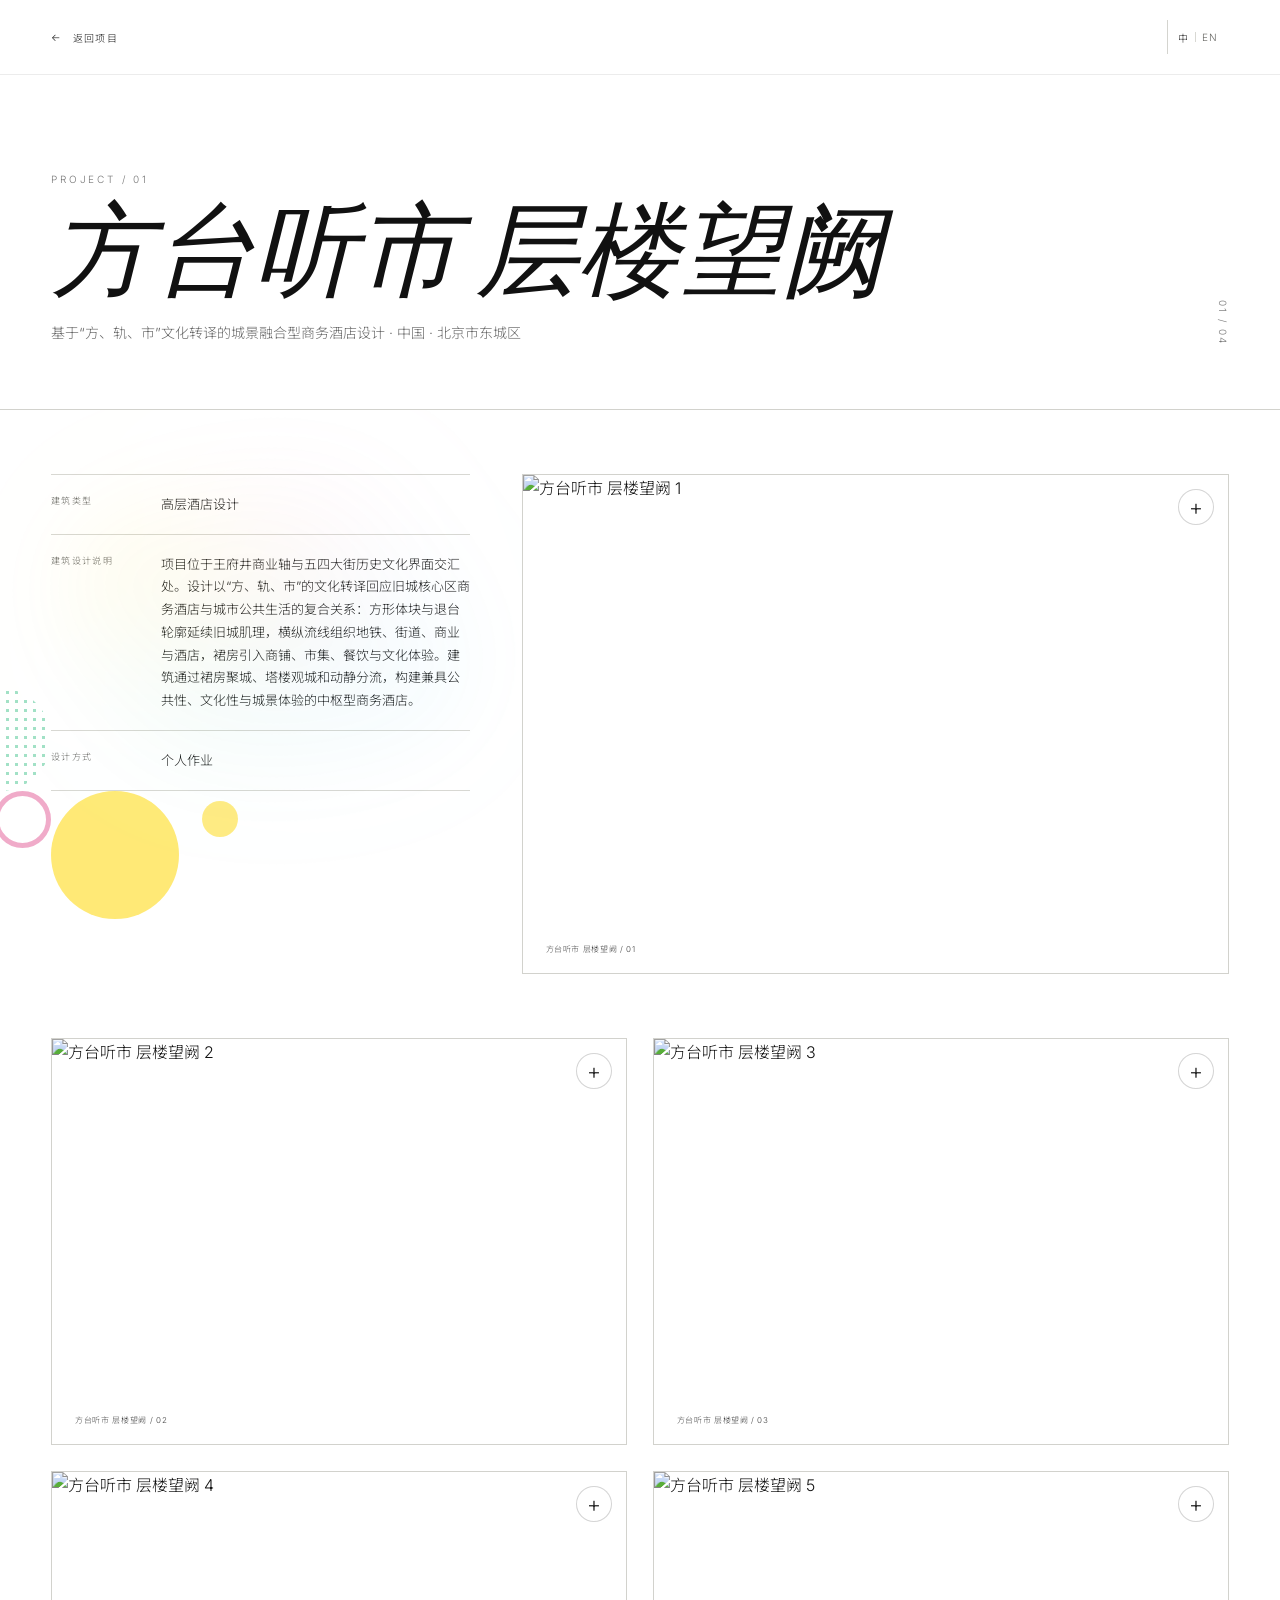
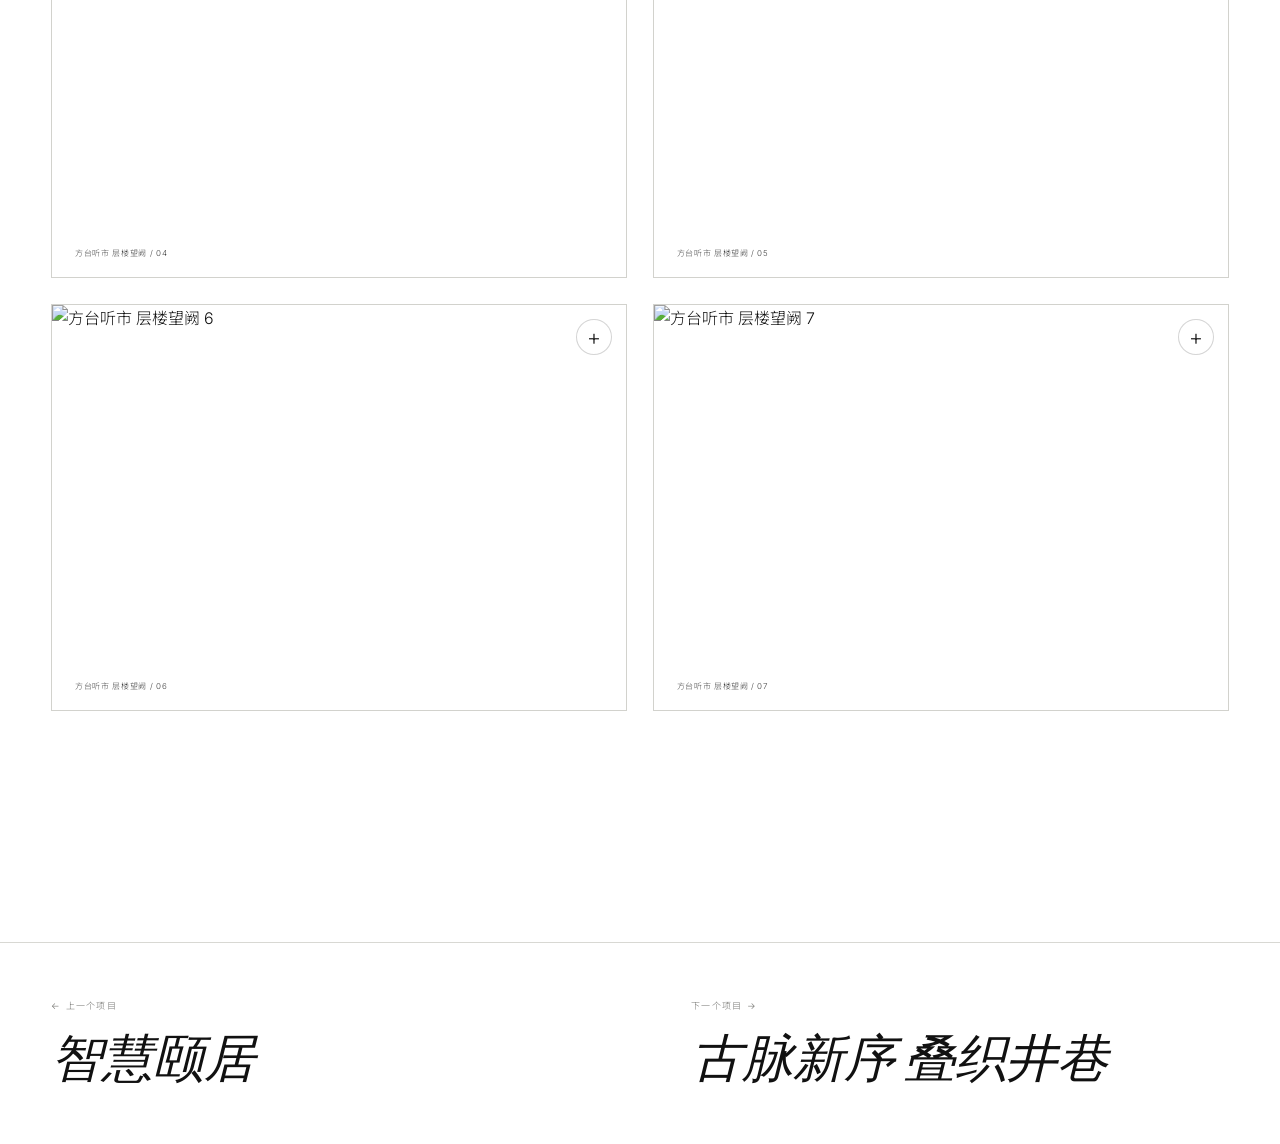
==== project-01.html @ d66c96a0 "Add files via upload" ====
<!doctype html><html lang="zh-CN"><head><meta charset="utf-8"><meta name="viewport" content="width=device-width, initial-scale=1"><title>Project 01 | Cynthia Zhong</title><link rel="preconnect" href="https://fonts.googleapis.com"><link rel="preconnect" href="https://fonts.gstatic.com" crossorigin><link href="https://fonts.googleapis.com/css2?family=Inter:wght@300;400;500;600&family=Instrument+Serif:ital@0;1&family=Noto+Sans+SC:wght@300;400;500&display=swap" rel="stylesheet"><link rel="stylesheet" href="styles.css?v=156"></head><body data-page="project" data-project="0"><main id="projectRoot"></main><script src="content.js?v=37"></script><script src="app.js?v=38"></script></body></html>
---- styles.css ----
:root {
  --bg: #090909;
  --surface: #101010;
  --surface-2: #161616;
  --text: #f2f2ef;
  --muted: #92928d;
  --stroke: #292927;
  --accent-a: #89aacc;
  --accent-b: #4e85bf;
  --green: #6fbd87;
  --pad: clamp(20px, 4vw, 64px);
  --max: 1320px;
}

* { box-sizing: border-box; margin: 0; padding: 0; }
html { scroll-behavior: smooth; background: var(--bg); }
body {
  min-width: 320px;
  overflow-x: hidden;
  background: var(--bg);
  color: var(--text);
  font-family: "Inter", "Noto Sans SC", sans-serif;
  font-weight: 300;
  -webkit-font-smoothing: antialiased;
}
body.lightbox-open { overflow: hidden; }
img, svg { display: block; width: 100%; }
a { color: inherit; text-decoration: none; }
button { color: inherit; font: inherit; }
button, a { -webkit-tap-highlight-color: transparent; }
.font-display { font-family: "Instrument Serif", serif; font-style: italic; }
.container { width: min(var(--max), calc(100% - (var(--pad) * 2))); margin-inline: auto; }
.section { padding: clamp(96px, 12vw, 180px) 0; }
.skip-link {
  position: fixed; top: 8px; left: 8px; z-index: 10000; padding: 10px 14px;
  background: var(--text); color: var(--bg); transform: translateY(-150%);
}
.skip-link:focus { transform: none; }

/* Loading */
.loader {
  position: fixed; inset: 0; z-index: 9999; background: var(--bg);
  transition: opacity .7s cubic-bezier(.22,.61,.36,1), visibility .7s;
}
.loader.done { opacity: 0; visibility: hidden; pointer-events: none; }
.loader-label {
  position: absolute; top: 30px; left: var(--pad); color: var(--muted);
  font-size: 10px; letter-spacing: .28em;
}
.loader-words { position: absolute; inset: 0; display: grid; place-items: center; }
.loader-words span {
  position: absolute; opacity: 0; font-size: clamp(42px, 8vw, 100px);
  transition: opacity .4s ease, transform .4s ease; transform: translateY(18px);
}
.loader-count {
  position: absolute; right: var(--pad); bottom: 42px; font-size: clamp(70px, 15vw, 180px);
  line-height: .75; font-variant-numeric: tabular-nums;
}
.loader-progress { position: absolute; inset: auto 0 0; height: 2px; background: var(--stroke); }
.loader-progress i {
  display: block; width: 100%; height: 100%; transform: scaleX(0); transform-origin: left;
  background: linear-gradient(90deg, var(--accent-a), var(--accent-b));
  box-shadow: 0 0 14px rgba(137,170,204,.38);
}

/* Navigation */
.site-header {
  position: fixed; inset: 0 0 auto; z-index: 1200; display: flex; justify-content: center;
  padding: 20px var(--pad); pointer-events: none;
}
.nav-shell {
  pointer-events: auto; display: flex; align-items: center; gap: 6px; padding: 6px;
  background: rgba(15,15,15,.8); border: 1px solid rgba(255,255,255,.1);
  border-radius: 999px; backdrop-filter: blur(18px); -webkit-backdrop-filter: blur(18px);
  transition: box-shadow .3s ease, background .3s ease;
}
.site-header.scrolled .nav-shell { box-shadow: 0 10px 40px rgba(0,0,0,.45); background: rgba(12,12,12,.94); }
.brand { position: relative; width: 38px; height: 38px; display: grid; place-items: center; flex: 0 0 auto; }
.brand-ring {
  position: absolute; inset: 0; border-radius: 50%; padding: 1px;
  background: linear-gradient(90deg, var(--accent-a), var(--accent-b));
  -webkit-mask: linear-gradient(#000 0 0) content-box, linear-gradient(#000 0 0);
  -webkit-mask-composite: xor; mask-composite: exclude; transition: transform .45s ease;
}
.brand:hover .brand-ring { transform: rotate(180deg); }
.brand b { font-size: 14px; font-weight: 400; }
.nav-links { display: flex; align-items: center; }
.nav-links a {
  position: relative;
  z-index: 1;
  pointer-events: auto;
  padding: 9px 11px; color: var(--muted); border-radius: 999px; font-size: 12px;
  transition: color .25s ease, background .25s ease;
}
.nav-links a:hover, .nav-links a.active { color: var(--text); background: rgba(255,255,255,.06); }
.lang-toggle {
  display: flex; align-items: center; gap: 6px; height: 34px; padding: 0 10px;
  border: 0; border-left: 1px solid var(--stroke); background: none; cursor: pointer;
  font-size: 10px; letter-spacing: .08em;
}
.lang-toggle i { width: 1px; height: 10px; background: var(--stroke); }
.lang-toggle span { color: #676763; transition: color .2s; }
.lang-toggle span.active { color: var(--text); }

/* Hero */
.hero { position: relative; min-height: 100svh; display: grid; place-items: center; overflow: hidden; }
.hero-art, .contact-art { position: absolute; inset: 0; }
.hero-art svg, .contact-art svg { width: 100%; height: 100%; object-fit: cover; }
.hero-photo img { width: 100%; height: 100%; object-fit: cover; filter: grayscale(.2) brightness(.42); }
.hero-grid {
  position: absolute; inset: 0; opacity: .2;
  background-image: linear-gradient(rgba(255,255,255,.04) 1px, transparent 1px), linear-gradient(90deg, rgba(255,255,255,.04) 1px, transparent 1px);
  background-size: 8vw 8vw;
  -webkit-mask-image: linear-gradient(to bottom, #000 10%, transparent 80%);
  mask-image: linear-gradient(to bottom, #000 10%, transparent 80%);
}
.hero-shade { position: absolute; inset: 0; background: linear-gradient(180deg, rgba(0,0,0,.12), rgba(0,0,0,.2) 55%, var(--bg)); }
.hero-content { position: relative; z-index: 2; text-align: center; width: min(920px, calc(100% - 40px)); padding-top: 40px; }
.eyebrow { color: var(--muted); font-size: 10px; line-height: 1.5; letter-spacing: .28em; text-transform: uppercase; }
.hero-name {
  margin: 26px 0 16px; font-size: clamp(76px, 15vw, 182px); line-height: .78;
  font-weight: 400; letter-spacing: 0;
}
.hero-role { font-size: clamp(17px, 2vw, 25px); }
.hero-role em { display: inline-block; font-size: 1.22em; font-weight: 400; }
.hero-copy { max-width: 550px; margin: 22px auto 38px; color: #b6b6b0; font-size: 14px; line-height: 1.9; }
.hero-actions { display: flex; justify-content: center; gap: 10px; flex-wrap: wrap; }
.button {
  display: inline-flex; justify-content: center; align-items: center; min-width: 132px; min-height: 46px;
  border: 1px solid var(--stroke); border-radius: 999px; font-size: 12px; transition: transform .25s ease, border-color .25s, background .25s;
}
.button:hover { transform: translateY(-2px); border-color: var(--accent-a); }
.button-light { background: var(--text); border-color: var(--text); color: var(--bg); }
.button-dark { background: rgba(9,9,9,.58); backdrop-filter: blur(8px); }
.hero-index {
  position: absolute; z-index: 2; left: var(--pad); bottom: 36px; display: flex; gap: 22px;
  color: #70706d; font-size: 9px; letter-spacing: .16em;
}
.scroll-cue {
  position: absolute; z-index: 2; bottom: 25px; left: 50%; transform: translateX(-50%);
  display: grid; justify-items: center; gap: 10px; color: var(--muted); font-size: 9px; letter-spacing: .2em; text-transform: uppercase;
}
.scroll-cue i { position: relative; display: block; width: 1px; height: 34px; overflow: hidden; background: var(--stroke); }
.scroll-cue i::after {
  content: ""; position: absolute; inset: 0; background: var(--text); animation: scrollLine 1.6s ease-in-out infinite;
}

/* Shared section typography */
.section-heading {
  display: grid; grid-template-columns: minmax(0, 1.2fr) minmax(280px, .55fr);
  align-items: end; gap: 60px; padding-bottom: 48px; border-bottom: 1px solid var(--stroke);
}
.section-heading h2 {
  margin-top: 20px; max-width: 780px; font-size: clamp(48px, 7vw, 94px);
  font-weight: 300; line-height: .95; letter-spacing: 0;
}
.section-heading h2 em { font-weight: 400; }
.section-heading > p { color: var(--muted); font-size: 14px; line-height: 1.9; }
.reveal { opacity: 0; transform: translateY(28px); transition: opacity .9s cubic-bezier(.2,.7,.2,1), transform .9s cubic-bezier(.2,.7,.2,1); }
.reveal.in { opacity: 1; transform: none; }

/* About */
.about-layout {
  display: block; padding: 80px 0;
}
.about-copy { max-width: 850px; }
.about-statement { max-width: 650px; font-size: clamp(32px, 4.4vw, 62px); line-height: 1.08; }
.bio-columns { display: grid; grid-template-columns: 1fr 1fr; gap: 40px; margin: 58px 0 40px; }
.mini-label { display: block; margin-bottom: 14px; color: var(--muted); font-size: 9px; letter-spacing: .18em; text-transform: uppercase; }
.bio-columns p, .contact-meta p { font-size: 13px; line-height: 1.9; color: #c8c8c2; }
.text-link {
  display: flex; justify-content: space-between; align-items: center; max-width: 280px;
  padding: 15px 0; border-top: 1px solid var(--stroke); border-bottom: 1px solid var(--stroke);
  font-size: 12px; transition: color .2s, border-color .2s;
}
.text-link:hover { color: var(--accent-a); border-color: var(--accent-a); }
.stats { display: grid; grid-template-columns: repeat(3, 1fr); border-top: 1px solid var(--stroke); border-bottom: 1px solid var(--stroke); }
.stats > div { display: flex; flex-direction: column; gap: 12px; padding: 34px; border-right: 1px solid var(--stroke); }
.stats > div:first-child { padding-left: 0; }
.stats > div:last-child { border-right: 0; }
.stats strong { font-size: clamp(42px, 5vw, 72px); line-height: 1; font-weight: 400; }
.stats span { color: var(--muted); font-size: 11px; }

/* Projects */
.architecture { background: #0c0c0c; }
.project-grid { display: grid; grid-template-columns: repeat(12, minmax(0, 1fr)); gap: 18px; padding-top: 64px; }
.project-card {
  position: relative; grid-column: span 12; min-height: 480px; overflow: hidden;
  border: 1px solid var(--stroke); border-radius: 4px; background: var(--surface);
  min-width: 0;
}
.project-card:nth-child(1), .project-card:nth-child(4) { grid-column: span 7; aspect-ratio: 1.25 / 1; }
.project-card:nth-child(2), .project-card:nth-child(3) { grid-column: span 5; aspect-ratio: .89 / 1; }
.project-card > a { position: absolute; inset: 0; display: block; }
.project-art { position: absolute; inset: 0; }
.project-art svg, .project-art img { width: 100%; height: 100%; object-fit: cover; transition: transform .9s cubic-bezier(.2,.7,.2,1), filter .4s; }
.project-card:hover .project-art svg, .project-card:hover .project-art img { transform: scale(1.035); filter: contrast(1.08); }
.project-card::after {
  content: ""; position: absolute; inset: 0; pointer-events: none;
  background: linear-gradient(to top, rgba(0,0,0,.88), transparent 58%);
}
.project-info {
  position: absolute; z-index: 2; left: 28px; right: 28px; bottom: 26px; display: grid;
  grid-template-columns: 1fr auto; align-items: end; gap: 20px;
}
.project-info > div { min-width: 0; }
.project-number { display: block; margin-bottom: 12px; color: var(--accent-a); font-size: 10px; letter-spacing: .22em; }
.project-info h3 { font-size: clamp(27px, 3vw, 44px); line-height: 1; font-weight: 400; }
.project-info p { margin-top: 9px; color: #b2b2ad; font-size: 11px; letter-spacing: .05em; }
.project-arrow {
  display: grid; place-items: center; width: 42px; height: 42px; border: 1px solid rgba(255,255,255,.28);
  border-radius: 50%; font-size: 18px; transition: background .25s, color .25s, transform .25s;
}
.project-card:hover .project-arrow { background: var(--text); color: var(--bg); transform: rotate(45deg); }

/* Others */
.others { position: relative; min-height: 300vh; }
.others-pin {
  position: sticky; top: 0; height: 100vh; display: grid; place-items: center; z-index: 1; text-align: center; pointer-events: none;
}
.others-intro { pointer-events: auto; }
.others-intro h2 { margin: 20px auto; font-size: clamp(56px, 9vw, 122px); line-height: .83; font-weight: 300; }
.others-intro p:last-child { max-width: 480px; margin-inline: auto; color: var(--muted); font-size: 13px; line-height: 1.8; }
.others-columns {
  position: absolute; inset: 0; z-index: 2; display: grid; grid-template-columns: 1fr 1fr;
  gap: clamp(50px, 15vw, 240px); width: min(1180px, calc(100% - (var(--pad) * 2))); margin-inline: auto;
  pointer-events: none;
}
.others-col { display: flex; flex-direction: column; gap: 110px; padding-top: 22vh; }
.others-col:nth-child(2) { padding-top: 56vh; }
.other-card {
  width: min(100%, 390px); pointer-events: auto; cursor: zoom-in; will-change: transform;
}
.others-col:nth-child(2) .other-card { margin-left: auto; }
.other-art { aspect-ratio: 4 / 5; overflow: hidden; border: 1px solid var(--stroke); border-radius: 3px; background: var(--surface); }
.other-art svg { height: 100%; transition: transform .6s ease; }
.other-card:hover .other-art svg { transform: scale(1.025); }
.other-caption { display: flex; justify-content: space-between; gap: 16px; margin-top: 14px; }
.other-caption strong { font-size: 12px; font-weight: 400; }
.other-caption span { color: var(--muted); font-size: 10px; text-align: right; }

/* Contact */
.contact {
  position: relative; min-height: 92vh; display: flex; flex-direction: column; justify-content: center;
  padding: 140px 0 36px; overflow: hidden; border-top: 1px solid var(--stroke);
}
.contact-art { opacity: .55; }
.contact-overlay { position: absolute; inset: 0; background: rgba(0,0,0,.72); }
.contact-marquee {
  position: absolute; top: 80px; left: 0; right: 0; z-index: 1; overflow: hidden; white-space: nowrap;
  color: rgba(255,255,255,.07); pointer-events: none;
}
.contact-marquee div { display: inline-flex; will-change: transform; }
.contact-marquee span { font-family: "Instrument Serif", serif; font-style: italic; font-size: clamp(65px, 11vw, 150px); }
.contact-content { position: relative; z-index: 2; text-align: center; margin-block: auto; }
.contact-content h2 { margin: 24px 0; font-size: clamp(60px, 10vw, 138px); line-height: .82; font-weight: 300; }
.contact-content > p:not(.eyebrow) { max-width: 490px; margin: 0 auto; color: #aaa9a4; font-size: 13px; line-height: 1.8; }
.email-link {
  display: inline-flex; align-items: center; gap: 14px; margin-top: 48px; padding-bottom: 8px;
  border-bottom: 1px solid rgba(255,255,255,.28); font-size: clamp(25px, 4vw, 52px);
  transition: border-color .25s, color .25s;
}
.email-link:hover { color: var(--accent-a); border-color: var(--accent-a); }
.email-link span { font-family: "Inter", sans-serif; font-style: normal; font-size: .55em; }
.contact-meta { display: flex; justify-content: center; gap: 70px; margin-top: 64px; text-align: left; }
.availability { display: inline-flex; align-items: center; gap: 8px; }
.availability i { width: 7px; height: 7px; border-radius: 50%; background: var(--green); animation: pulse 2s ease-in-out infinite; }
.footer {
  position: relative; z-index: 2; display: flex; justify-content: space-between; align-items: center;
  padding-top: 24px; border-top: 1px solid rgba(255,255,255,.14); color: var(--muted); font-size: 10px; letter-spacing: .09em;
}
.social-links { display: flex; gap: 24px; }
.social-links a { transition: color .2s; }
.social-links a:hover { color: var(--text); }

/* Lightbox */
.lightbox {
  width: 100vw; max-width: none; height: 100vh; max-height: none; inset: 0; padding: clamp(20px, 4vw, 56px);
  border: 0; background: rgba(5,5,5,.96); color: var(--text);
}
.lightbox[open] { display: grid; grid-template-rows: minmax(0, 1fr) auto; gap: 18px; }
.lightbox::backdrop { background: rgba(0,0,0,.8); }
.lightbox-close {
  position: absolute; top: 18px; right: 20px; z-index: 2; width: 42px; height: 42px;
  border: 1px solid var(--stroke); border-radius: 50%; background: #0d0d0d; cursor: pointer; font-size: 24px;
}
.lightbox-art { min-height: 0; display: grid; place-items: center; overflow: hidden; }
.lightbox-art svg,
.lightbox-art img { width: min(92vw, 1500px); max-height: 82vh; object-fit: contain; }
.lightbox-caption { display: flex; justify-content: space-between; gap: 20px; width: min(86vw, 1000px); margin-inline: auto; }
.lightbox-caption strong { font-size: 13px; font-weight: 400; }
.lightbox-caption span { color: var(--muted); font-size: 11px; }

.media-frame[role="button"]::after {
  content: "+";
  position: absolute;
  top: 14px;
  right: 14px;
  z-index: 2;
  display: grid;
  place-items: center;
  width: 34px;
  height: 34px;
  border: 1px solid rgba(17, 17, 17, .18);
  border-radius: 50%;
  background: rgba(255, 255, 255, .86);
  color: #111;
  font-size: 22px;
  line-height: 1;
  opacity: .88;
  pointer-events: none;
  transform: translateZ(0);
}

/* Project detail */
.project-page { min-height: 100vh; background: var(--bg); }
.project-topbar {
  position: fixed; inset: 0 0 auto; z-index: 70; display: flex; justify-content: space-between; align-items: center;
  padding: 20px var(--pad); mix-blend-mode: difference; color: white; pointer-events: none;
}
.project-topbar > * { pointer-events: auto; }
.back-link, .project-topbar .lang-toggle { font-size: 10px; letter-spacing: .14em; text-transform: uppercase; }
.back-link { display: inline-flex; gap: 10px; align-items: center; }
.project-hero {
  position: relative;
  min-height: 0;
  display: grid;
  grid-template-rows: minmax(420px, 72svh) auto;
  overflow: hidden;
  background: #fff;
}
.project-hero-art { position: relative; min-height: 0; }
.project-hero-art svg, .project-hero-art img { width: 100%; height: 100%; object-fit: cover; }
.project-hero::after { display: none; }
.project-hero-content {
  position: relative;
  z-index: 2;
  width: 100%;
  padding: clamp(34px, 5vw, 64px) var(--pad);
  display: grid;
  grid-template-columns: 1fr auto;
  align-items: end;
  gap: 50px;
  background: #fff;
  color: #111;
  border-bottom: 1px solid #d2d2cd;
}
.project-hero h1 {
  margin-top: 14px;
  max-width: 1000px;
  font-size: clamp(48px, 7.5vw, 104px);
  line-height: 1;
  font-weight: 400;
}
.project-hero .eyebrow { color: #777; }
.project-hero .subtitle { margin-top: 18px; color: #666; font-size: 14px; line-height: 1.7; }
.project-count { color: #777; font-size: 10px; letter-spacing: .2em; writing-mode: vertical-rl; }
.project-summary { padding: clamp(72px, 9vw, 120px) 0; }
.project-brief { border-top: 1px solid var(--stroke); }
.brief-row {
  display: grid; grid-template-columns: minmax(150px, .32fr) 1fr; gap: clamp(32px, 7vw, 110px);
  padding: 30px 0; border-bottom: 1px solid var(--stroke);
}
.brief-row span {
  color: var(--muted); font-size: 9px; letter-spacing: .16em; line-height: 1.7; text-transform: uppercase;
}
.brief-row p { max-width: 850px; color: #d0d0ca; font-size: clamp(15px, 1.7vw, 20px); line-height: 1.75; }
.project-media {
  display: grid; grid-template-columns: minmax(0, 1fr); gap: 18px;
  padding: clamp(70px, 9vw, 120px) 0 20px;
}
.project-hero-art[role="button"],
.media-frame[role="button"] { cursor: zoom-in; }
.media-frame { position: relative; min-height: 0; overflow: hidden; border: 1px solid var(--stroke); background: var(--surface); }
.media-frame:nth-child(n) { aspect-ratio: 1.414 / 1; }
.media-frame svg, .media-frame img { width: 100%; height: 100%; object-fit: contain; background: #fff; }
.media-label {
  position: absolute; left: 14px; bottom: 12px; padding: 7px 9px; background: rgba(0,0,0,.68);
  color: #c7c7c1; font-size: 8px; letter-spacing: .12em; text-transform: uppercase;
}
.project-next {
  display: grid; grid-template-columns: 1fr 1fr; border-top: 1px solid var(--stroke);
}
.project-next a { padding: 50px var(--pad); transition: background .25s; }
.project-next a:last-child { text-align: right; border-left: 1px solid var(--stroke); }
.project-next a:hover { background: var(--surface); }
.project-next span { color: var(--muted); font-size: 9px; letter-spacing: .14em; text-transform: uppercase; }
.project-next strong { display: block; margin-top: 12px; font-family: "Instrument Serif", serif; font-size: clamp(28px, 4vw, 52px); font-style: italic; font-weight: 400; }

@keyframes scrollLine { 0% { transform: translateY(-100%); } 100% { transform: translateY(100%); } }
@keyframes pulse { 0%,100% { opacity: 1; transform: scale(1); } 50% { opacity: .35; transform: scale(.7); } }
@keyframes roleIn { from { opacity: 0; transform: translateY(8px); } to { opacity: 1; transform: none; } }

@media (max-width: 900px) {
  .nav-links a { padding-inline: 8px; }
  .section-heading { grid-template-columns: 1fr; gap: 26px; }
  .section-heading > p { max-width: 560px; }
  .about-layout { grid-template-columns: 1fr; }
  .project-card:nth-child(n) { grid-column: span 6; min-height: 0; aspect-ratio: .9 / 1; }
  .brief-row { grid-template-columns: 130px 1fr; gap: 35px; }
}

@media (max-width: 680px) {
  :root { --pad: 18px; }
  .site-header { padding-top: 12px; }
  .nav-shell { width: 100%; justify-content: space-between; gap: 2px; }
  .brand { width: 34px; height: 34px; }
  .nav-links { flex: 1; justify-content: center; }
  .nav-links a { padding: 8px 6px; font-size: 10px; }
  .lang-toggle { gap: 4px; padding-inline: 7px; }
  .hero-content { padding-top: 20px; }
  .hero-name { font-size: clamp(72px, 25vw, 110px); }
  .hero-copy { max-width: 92%; font-size: 13px; }
  .hero-index { display: none; }
  .section { padding: 94px 0; }
  .section-heading { padding-bottom: 32px; }
  .section-heading h2 { font-size: 48px; }
  .about-layout { padding: 50px 0 70px; gap: 48px; }
  .bio-columns { grid-template-columns: 1fr; gap: 30px; margin: 38px 0; }
  .stats { grid-template-columns: 1fr; }
  .stats > div { padding: 24px 0; border-right: 0; border-bottom: 1px solid var(--stroke); }
  .stats > div:last-child { border-bottom: 0; }
  .project-grid { grid-template-columns: 1fr; gap: 14px; padding-top: 42px; }
  .project-card:nth-child(n) { grid-column: auto; min-height: 0; aspect-ratio: 4 / 5; }
  .project-info { left: 20px; right: 20px; bottom: 20px; }
  .project-info h3 { font-size: 32px; }
  .others { min-height: 245vh; }
  .others-columns { gap: 16px; width: calc(100% - 28px); }
  .others-col { gap: 70px; padding-top: 25vh; }
  .others-col:nth-child(2) { padding-top: 47vh; }
  .others-intro h2 { font-size: 58px; }
  .other-caption { display: block; }
  .other-caption span { display: block; margin-top: 5px; text-align: left; font-size: 8px; }
  .contact { min-height: 100svh; padding-top: 120px; }
  .contact-content h2 { font-size: 65px; }
  .email-link { font-size: clamp(22px, 7.5vw, 34px); }
  .contact-meta { flex-direction: column; align-items: center; gap: 30px; text-align: center; }
  .footer { flex-direction: column; align-items: flex-start; gap: 20px; }
  .project-hero-content { grid-template-columns: 1fr; }
  .project-count { display: none; }
  .project-hero h1 { font-size: clamp(68px, 22vw, 110px); }
  .project-summary { padding: 60px 0; }
  .brief-row { grid-template-columns: 1fr; gap: 10px; padding: 24px 0; }
  .project-media { display: block; padding: 60px 0; }
  .media-frame:nth-child(n) { min-height: 0; aspect-ratio: 1.414 / 1; margin-bottom: 14px; }
  .project-next a { padding: 35px 18px; }
  .project-next strong { font-size: 25px; }
}

@media (prefers-reduced-motion: reduce) {
  html { scroll-behavior: auto; }
  *, *::before, *::after { animation-duration: .01ms !important; animation-iteration-count: 1 !important; scroll-behavior: auto !important; transition-duration: .01ms !important; }
  .reveal { opacity: 1; transform: none; }
}

/* Minimal application portfolio theme */
:root {
  --bg: #ffffff;
  --surface: #f5f5f3;
  --surface-2: #ececea;
  --text: #111111;
  --muted: #676763;
  --stroke: #d8d8d3;
}

html, body, .architecture, .project-page { background: var(--bg); color: var(--text); }

.loader { background: #fff; }
.loader-progress { background: #deded9; }

.site-header { mix-blend-mode: normal; }
.nav-shell {
  background: rgba(255,255,255,.9);
  border-color: rgba(0,0,0,.12);
  box-shadow: 0 5px 24px rgba(0,0,0,.06);
}
.site-header.scrolled .nav-shell { background: rgba(255,255,255,.96); box-shadow: 0 8px 28px rgba(0,0,0,.1); }
.brand span, .nav-links a:hover, .nav-links a.active { color: #111; }
.nav-links a { color: #686864; }
.nav-links a:hover, .nav-links a.active { background: rgba(0,0,0,.06); }
.lang-toggle { border-color: #d4d4cf; }
.lang-toggle span.active { color: #111; }

.hero { background: #fff; }
.hero-photo { opacity: 1; }
.hero-photo img {
  filter: none;
  object-position: center center;
}
.hero-shade {
  background:
    linear-gradient(90deg, rgba(255,255,255,.88) 0%, rgba(255,255,255,.62) 31%, rgba(255,255,255,.14) 62%, rgba(255,255,255,.04) 100%),
    linear-gradient(180deg, rgba(255,255,255,.18) 0%, rgba(255,255,255,.03) 44%, rgba(255,255,255,.38) 100%),
    radial-gradient(ellipse at 18% 70%, rgba(255,255,255,.78), rgba(255,255,255,0) 43%);
}
.hero-grid { display: none; }
.hero-name, .hero-role, .hero-copy { color: #111; }
.hero-content {
  position: absolute;
  left: 50%;
  top: clamp(210px, 47vh, 430px);
  transform: translate(-50%, -50%);
  width: min(1080px, calc(100% - 48px));
  padding-top: 0;
  text-shadow: 0 1px 18px rgba(255,255,255,.65);
}
.hero .reveal {
  opacity: 1;
  transform: none;
}
.hero-name {
  font-size: clamp(72px, 9.5vw, 148px);
  line-height: .92;
  white-space: nowrap;
  margin: clamp(16px, 2.2vw, 26px) 0 clamp(18px, 2.4vw, 30px);
}
.hero-role { line-height: 1.35; }
.hero-copy {
  max-width: 620px;
  margin: 18px auto 28px;
  color: #444440;
}
.button-light { background: #111; border-color: #111; color: #fff; }
.button-dark { background: rgba(255,255,255,.72); border-color: #aaa; color: #111; }
.hero-index, .scroll-cue { color: #666; }
.scroll-cue i { background: #ccc; }
.scroll-cue i::after { background: #111; }

.section { padding: clamp(72px, 9vw, 120px) 0; }
.section-heading {
  display: block;
  padding-bottom: 24px;
  border-color: var(--stroke);
}
.section-heading h2, .others-intro h2, .contact-content h2 { display: none; }
.section-heading .eyebrow { margin-bottom: 0; }
.section-heading .eyebrow,
.others-intro > .eyebrow,
.contact-content > .eyebrow {
  color: #222;
  font-size: clamp(18px, 1.6vw, 23px);
  font-weight: 600;
  letter-spacing: .14em;
  line-height: 1.35;
}
.section-heading > p {
  max-width: 720px;
  margin-top: 18px;
  color: #555550;
}

.about-layout {
  padding: 38px 0 28px;
}
.about.section { padding-bottom: 42px; }
.architecture.section { padding-top: 62px; }
.about-copy { max-width: 850px; }
.about-statement {
  font-family: "Inter", "Noto Sans SC", sans-serif;
  font-style: normal;
  max-width: 680px;
  font-size: clamp(18px, 2.2vw, 28px);
  line-height: 1.65;
}
.bio-columns { margin: 40px 0 32px; }
.bio-columns p, .contact-meta p { color: #333330; }
.text-link { border-color: var(--stroke); }
.stats { border-color: var(--stroke); }
.stats > div { border-color: var(--stroke); }

.project-grid {
  grid-template-columns: repeat(4, minmax(0, 1fr));
  align-items: stretch;
  padding-top: 40px;
}
.project-card {
  grid-column: auto !important;
  min-height: 0;
  aspect-ratio: auto !important;
  border-color: #d0d0cb;
  background: #fff;
  overflow: hidden;
}
.project-card::after { display: none; }
.project-card > a {
  position: static;
  display: flex;
  flex-direction: column;
  height: 100%;
}
.project-art {
  position: relative;
  inset: auto;
  aspect-ratio: 4 / 3;
  overflow: hidden;
  background: #eee;
}
.project-art img { display: block; object-position: center; }
.project-info {
  position: static;
  display: grid;
  grid-template-columns: minmax(0, 1fr) auto;
  align-items: center;
  flex: 1;
  min-height: 168px;
  padding: 22px 20px;
  background: #fff;
  color: #111;
}
.project-number { color: #777; margin-bottom: 9px; }
.project-info h3 {
  color: #111;
  font-family: "Inter", "Noto Sans SC", sans-serif;
  font-style: normal;
  font-size: clamp(18px, 1.55vw, 27px);
  line-height: 1.2;
}
.project-info p { color: #666; line-height: 1.6; }
.project-arrow { border-color: #aaa; color: #111; }
.project-card:hover .project-arrow { background: #111; color: #fff; }

@media (max-width: 1100px) {
  .project-grid { grid-template-columns: repeat(2, minmax(0, 1fr)); }
  .project-info h3 { font-size: clamp(22px, 3vw, 30px); }
}

.others {
  min-height: auto;
  padding: clamp(72px, 9vw, 120px) 0;
  border-top: 1px solid var(--stroke);
}
.others-pin {
  position: static;
  height: auto;
  display: block;
  text-align: left;
  pointer-events: auto;
}
.others-intro p:last-child {
  max-width: 720px;
  margin: 18px 0 38px;
  color: #555550;
  font-size: 14px;
  line-height: 1.8;
}
.others-columns {
  position: static;
  display: grid;
  grid-template-columns: 1fr;
  gap: 0;
  width: min(var(--max), calc(100% - (var(--pad) * 2)));
  pointer-events: auto;
}
.others-col { gap: 0; padding: 0; }
.others-col:nth-child(2) { padding: 0; }
.other-card, .others-col:nth-child(2) .other-card {
  width: 100%;
  max-width: none;
  margin: 0;
  padding: 17px 0;
  border-top: 1px solid var(--stroke);
  transform: none !important;
  cursor: default;
}
.others-col:last-child .other-card:last-child { border-bottom: 1px solid var(--stroke); }
.other-art { display: none; }
.other-caption { margin: 0; align-items: center; }
.other-caption strong { font-size: 13px; font-weight: 400; }
.other-caption span { color: #666; font-size: 10px; }

.contact {
  min-height: auto;
  padding: clamp(80px, 10vw, 130px) 0 32px;
  background: #f4f4f1;
  color: #111;
  border-color: var(--stroke);
}

.experience {
  background: #fff;
  border-top: 1px solid var(--stroke);
}
.experience .section-accent-dots {
  display: none;
}
.experience-list { padding-top: 36px; }
.experience-item {
  position: relative;
  display: grid;
  grid-template-columns: minmax(140px, .24fr) 1fr;
  gap: clamp(28px, 6vw, 90px);
  padding: 30px 0;
  border-top: 1px solid var(--stroke);
}
.experience-item:last-child { border-bottom: 1px solid var(--stroke); }
.experience-item::before {
  content: "";
  position: absolute;
  left: 0;
  top: -1px;
  width: 54px;
  height: 3px;
  background: var(--experience-accent);
  transform: scaleX(.22);
  transform-origin: left;
  transition: transform .35s ease;
}
.experience-item:hover::before { transform: scaleX(1); }
.experience-period {
  color: #666;
  font-size: 12px;
  letter-spacing: .08em;
}
.experience-item h3 {
  font-size: clamp(15px, 1.35vw, 20px);
  font-weight: 500;
  line-height: 1.4;
}
.experience-role {
  margin-top: 7px;
  color: #333;
  font-size: 13px;
  font-weight: 500;
}
.experience-tags {
  display: flex;
  flex-wrap: wrap;
  gap: 7px;
  margin-top: 16px;
}
.experience-tags span,
.experience-dialog-tags span {
  display: inline-flex;
  align-items: center;
  min-height: 25px;
  padding: 5px 10px;
  border: 1px solid color-mix(in srgb, var(--experience-accent, #29AEE1), #fff 44%);
  border-radius: 999px;
  background: color-mix(in srgb, var(--experience-accent, #29AEE1), #fff 78%);
  color: #222;
  font-size: 11px;
  line-height: 1.2;
  letter-spacing: .02em;
}
.experience-detail {
  max-width: 900px;
  margin-top: 13px;
  color: #666;
  font-size: 13px;
  line-height: 1.85;
}
.experience-more {
  display: inline-flex;
  align-items: center;
  gap: 10px;
  margin-top: 18px;
  padding: 0 0 7px;
  border: 0;
  border-bottom: 1px solid #999;
  background: transparent;
  color: #111;
  cursor: pointer;
  font-size: 12px;
  letter-spacing: .08em;
}
.experience-more span {
  transition: transform .25s ease;
}
.experience-more:hover span,
.experience-more:focus-visible span {
  transform: translate(3px, -3px);
}
.experience-more:focus-visible {
  outline: 2px solid var(--experience-accent, #29AEE1);
  outline-offset: 5px;
}
.experience-dialog {
  width: min(920px, calc(100vw - 32px));
  max-height: min(780px, calc(100svh - 32px));
  padding: 0;
  border: 1px solid #d3d3ce;
  border-radius: 8px;
  background: #fbfbf8;
  color: #111;
  box-shadow: 0 24px 90px rgba(0,0,0,.22);
}
.experience-dialog::backdrop {
  background: rgba(255,255,255,.68);
  backdrop-filter: blur(14px);
}
.experience-dialog-inner {
  max-height: min(780px, calc(100svh - 32px));
  overflow: auto;
  padding: clamp(28px, 5vw, 58px);
}
.experience-dialog-close {
  position: absolute;
  top: 16px;
  right: 16px;
  z-index: 2;
  width: 40px;
  height: 40px;
  border: 1px solid #bbb;
  border-radius: 50%;
  background: rgba(255,255,255,.9);
  color: #111;
  cursor: pointer;
  font-size: 24px;
  line-height: 1;
}
.experience-dialog-period {
  color: #777;
  font-size: 12px;
  letter-spacing: .12em;
}
.experience-dialog h3 {
  max-width: 760px;
  margin-top: 24px;
  font-size: clamp(22px, 2.2vw, 32px);
  font-weight: 500;
  line-height: 1.28;
}
.experience-dialog-role {
  margin-top: 12px;
  color: #444;
  font-size: 14px;
}
.experience-dialog-tags {
  display: flex;
  flex-wrap: wrap;
  gap: 8px;
  margin-top: 22px;
}
.experience-dialog-body {
  display: grid;
  gap: 18px;
  margin-top: 34px;
  padding-top: 28px;
  border-top: 1px solid #d6d6d1;
}
.experience-dialog-body p {
  max-width: 780px;
  color: #333;
  font-size: clamp(14px, 1.25vw, 16px);
  line-height: 1.95;
}
.experience-dialog-body mark {
  padding: 1px 4px 2px;
  border-radius: 4px;
  background: color-mix(in srgb, var(--experience-accent, #FFD600), #fff 58%);
  color: #111;
}
.contact-art, .contact-overlay, .contact-marquee { display: none; }
.contact-content { text-align: left; }
.contact-content > p:not(.eyebrow) { max-width: 680px; margin: 18px 0 0; color: #555550; }
.email-link {
  margin-top: 38px;
  color: #111;
  border-color: #999;
  font-size: clamp(24px, 4vw, 48px);
}
.contact-meta { justify-content: flex-start; margin-top: 48px; }
.footer { border-color: #ccc; color: #666; }
.availability i { background: #2d8b52; }

.project-summary { background: #fff; }
.project-brief { border-color: var(--stroke); }
.brief-row { border-color: var(--stroke); }
.brief-row p { color: #222; }
.project-media { background: #fff; }
.media-frame { border-color: #d2d2cd; }
.media-label { background: rgba(255,255,255,.88); color: #444; }
.project-next { border-color: var(--stroke); }
.project-next a:last-child { border-color: var(--stroke); }
.project-next a:hover { background: #f4f4f1; }

@media (max-width: 680px) {
  .section { padding: 70px 0; }
  .about-layout { grid-template-columns: 1fr; padding: 30px 0 14px; }
  .about.section { padding-bottom: 24px; }
  .architecture.section { padding-top: 46px; }
  .hero-content {
    left: 20px !important;
    top: 55% !important;
    width: calc(100% - 40px) !important;
    padding: 20px !important;
    transform: translateY(-50%) !important;
  }
  .hero-name {
    max-width: 100%;
    margin: 24px auto 26px;
    font-size: clamp(64px, 21vw, 88px);
    line-height: .9;
    white-space: normal;
    overflow-wrap: normal;
  }
  .hero-role { margin-bottom: 14px; }
  .others { padding: 70px 0; }
  .other-caption { display: flex; }
  .other-caption span { margin-top: 0; text-align: right; }
  .contact { padding-top: 72px; }
  .project-grid { grid-template-columns: 1fr; }
  .project-info { min-height: 132px; padding: 20px; }
  .project-info h3 { font-size: 24px; }
  .project-hero { grid-template-rows: minmax(300px, 48svh) auto; }
  .project-hero-content { padding: 28px 20px 34px; gap: 20px; }
  .project-hero h1 { font-size: clamp(44px, 14vw, 68px); line-height: 1.04; }
  .project-hero .subtitle { margin-top: 14px; font-size: 12px; }
  .experience-item { grid-template-columns: 1fr; gap: 10px; padding: 24px 0; }
  .experience-detail { line-height: 1.75; }
}

/* Architect guide and five-color micro interactions */
main > section,
.project-brief,
.project-media,
.project-next {
  position: relative;
  isolation: isolate;
}

.section-accent-dots {
  --accent-yellow: #FFD600;
  --accent-red: #F05A49;
  --accent-pink: #EA86B2;
  --accent-blue: #29AEE1;
  --accent-green: #08AE68;
  --move-x-1: 0px;
  --move-y-1: 0px;
  --move-x-2: 0px;
  --move-y-2: 0px;
  --move-x-3: 0px;
  --move-y-3: 0px;
  position: absolute;
  inset: 0;
  z-index: 0;
  overflow: hidden;
  pointer-events: none;
  contain: paint;
}

.section-accent-dots::before {
  content: "";
  position: absolute;
  width: clamp(560px, 68vw, 1040px);
  height: clamp(420px, 52vw, 780px);
  border-radius: 46% 61% 43% 57% / 55% 42% 64% 45%;
  opacity: .18;
  filter: blur(34px) saturate(1.04);
  background:
    conic-gradient(from 210deg at 52% 48%,
      transparent 0deg 34deg,
      rgba(41,174,225,.26) 58deg,
      rgba(234,134,178,.34) 101deg,
      rgba(240,90,73,.28) 151deg,
      rgba(255,214,0,.3) 202deg,
      rgba(8,174,104,.24) 252deg,
      rgba(41,174,225,.18) 296deg,
      transparent 330deg 360deg);
  -webkit-mask:
    radial-gradient(ellipse 58% 43% at 44% 52%, transparent 0 43%, #000 55% 64%, transparent 75%),
    radial-gradient(ellipse 32% 20% at 76% 28%, #000 0 42%, transparent 64%);
  mask:
    radial-gradient(ellipse 58% 43% at 44% 52%, transparent 0 43%, #000 55% 64%, transparent 75%),
    radial-gradient(ellipse 32% 20% at 76% 28%, #000 0 42%, transparent 64%);
  -webkit-mask-composite: source-over;
  transform: translate3d(var(--move-x-2), var(--move-y-2), 0) rotate(-18deg);
  transition: transform .8s cubic-bezier(.22,.61,.36,1);
}

.section-accent-dots::after {
  content: "";
  position: absolute;
  width: clamp(300px, 34vw, 560px);
  height: clamp(220px, 27vw, 420px);
  border-radius: 64% 36% 58% 42% / 45% 60% 40% 55%;
  opacity: .12;
  filter: blur(38px) saturate(1.15);
  background:
    radial-gradient(ellipse at 18% 42%, rgba(255,214,0,.46), transparent 46%),
    radial-gradient(ellipse at 52% 32%, rgba(234,134,178,.42), transparent 50%),
    radial-gradient(ellipse at 74% 61%, rgba(41,174,225,.38), transparent 54%),
    radial-gradient(ellipse at 36% 76%, rgba(8,174,104,.26), transparent 48%);
  transform: translate3d(var(--move-x-3), var(--move-y-3), 0) rotate(8deg);
  transition: transform .8s cubic-bezier(.22,.61,.36,1);
}

.accent-scene-1::before,
.accent-scene-3::before,
.accent-scene-5::before { right: -30%; top: -22%; }
.accent-scene-2::before,
.accent-scene-4::before {
  left: -32%;
  bottom: -20%;
  transform: translate3d(var(--move-x-2), var(--move-y-2), 0) rotate(138deg);
}

.accent-scene-1::after,
.accent-scene-4::after { left: -9%; bottom: 8%; }
.accent-scene-2::after,
.accent-scene-5::after { right: -10%; top: 16%; }
.accent-scene-3::after { left: 48%; bottom: -8%; }

main > section > :not(.section-accent-dots),
.project-brief > :not(.section-accent-dots),
.project-media > :not(.section-accent-dots),
.project-next > :not(.section-accent-dots) {
  position: relative;
  z-index: 2;
}

.accent-shape {
  position: absolute;
  display: block;
  border-radius: 50%;
  mix-blend-mode: multiply;
  opacity: .74;
  z-index: 0;
  transition: transform .65s cubic-bezier(.22,.61,.36,1);
}

.accent-solid {
  width: clamp(70px, 10vw, 164px);
  height: clamp(70px, 10vw, 164px);
  opacity: .54;
  background: var(--shape-color);
  transform: translate3d(var(--move-x-1), var(--move-y-1), 0);
}

.accent-ring {
  width: clamp(34px, 4.5vw, 74px);
  height: clamp(34px, 4.5vw, 74px);
  border: clamp(4px, .45vw, 7px) solid var(--shape-color);
  opacity: .7;
  background: transparent;
  transform: translate3d(var(--move-x-2), var(--move-y-2), 0);
}

.accent-halftone {
  width: clamp(68px, 8vw, 122px);
  height: clamp(68px, 8vw, 122px);
  background-color: transparent;
  background-image: radial-gradient(circle, var(--shape-color) 1.5px, transparent 1.9px);
  background-size: 9px 9px;
  opacity: .38;
  transform: translate3d(var(--move-x-3), var(--move-y-3), 0);
}

.accent-scene-1 .accent-solid { left: -3%; top: 20%; }
.accent-scene-1 .accent-ring { right: 10%; top: 22%; }
.accent-scene-1 .accent-halftone { right: -1%; bottom: 13%; }

.accent-scene-2 .accent-solid { right: -4%; top: 18%; }
.accent-scene-2 .accent-ring { left: 6%; bottom: 18%; }
.accent-scene-2 .accent-halftone { left: -3%; top: 40%; }

.accent-scene-3 .accent-solid { left: -5%; top: 10%; }
.accent-scene-3 .accent-ring { right: 6%; top: 14%; }
.accent-scene-3 .accent-halftone { right: -3%; bottom: 18%; }

.accent-scene-4 .accent-solid { right: -5%; top: 28%; }
.accent-scene-4 .accent-ring { left: 6%; top: 16%; }
.accent-scene-4 .accent-halftone { left: -4%; bottom: 14%; }

.accent-scene-5 .accent-solid { left: -4%; top: 18%; }
.accent-scene-5 .accent-ring { right: 8%; top: 10%; }
.accent-scene-5 .accent-halftone { right: -3%; bottom: 10%; }

.accent-solid::after {
  content: "";
  position: absolute;
  width: 28%;
  height: 28%;
  right: -46%;
  top: 8%;
  border-radius: 50%;
  background: var(--shape-color);
  opacity: .9;
}

main > section > .container,
main > section > .hero-index,
main > section > .scroll-cue,
.project-brief > *,
.project-media > *,
.project-next > * {
  position: relative;
  z-index: 2;
}

.hero > .hero-content {
  position: absolute !important;
  left: clamp(42px, 7vw, 128px);
  bottom: clamp(82px, 11vh, 142px);
  top: auto;
  z-index: 6;
  width: min(880px, calc(100% - 96px)) !important;
  padding: 0 !important;
  text-align: left !important;
  transform: none !important;
  text-shadow: none !important;
}

.hero > .hero-content::before {
  content: "";
  position: absolute;
  left: 0;
  top: -34px;
  bottom: -36px;
  width: min(820px, 82vw);
  z-index: -1;
  border-left: 1px solid rgba(17,17,17,.82);
  background:
    linear-gradient(90deg, rgba(255,255,255,.86), rgba(255,255,255,.58) 48%, rgba(255,255,255,.18) 82%, rgba(255,255,255,0)),
    radial-gradient(ellipse at 24% 55%, rgba(255,255,255,.9), rgba(255,255,255,0) 64%);
  box-shadow: 0 24px 86px rgba(255,255,255,.62);
  backdrop-filter: blur(1.5px);
}

.hero > .hero-content .eyebrow {
  display: inline-flex;
  margin-left: clamp(20px, 2.4vw, 36px);
  color: #555550;
  font-size: clamp(10px, .8vw, 12px);
  letter-spacing: .32em;
  text-transform: uppercase;
}

.hero > .hero-content .hero-name {
  max-width: 820px;
  margin: 20px 0 20px clamp(20px, 2.4vw, 36px);
  color: #111;
  font-family: "Inter", "Noto Sans SC", sans-serif;
  font-size: clamp(58px, 8.7vw, 140px);
  font-style: normal;
  font-weight: 500;
  letter-spacing: -.045em;
  line-height: .86;
  text-transform: uppercase;
  white-space: normal;
}

.hero > .hero-content .hero-role {
  display: inline-flex;
  margin-left: clamp(20px, 2.4vw, 36px);
  padding: 9px 13px 10px;
  background: rgba(255,255,255,.74);
  border: 1px solid rgba(17,17,17,.12);
  color: #111;
  font-size: clamp(16px, 1.45vw, 22px);
  line-height: 1.35;
}

.hero > .hero-content .hero-role em {
  font-family: "Inter", "Noto Sans SC", sans-serif;
  font-size: 1.08em;
  font-style: normal;
  font-weight: 500;
}

.hero > .hero-content .hero-copy {
  max-width: 660px;
  margin: 22px 0 0 clamp(20px, 2.4vw, 36px);
  color: #33332f;
  font-size: clamp(13px, 1.05vw, 15px);
  line-height: 1.85;
}

.hero > .hero-content::after {
  content: "ARCHITECTURE PORTFOLIO";
  position: absolute;
  left: clamp(20px, 2.4vw, 36px);
  bottom: -65px;
  width: min(520px, 64vw);
  padding-top: 13px;
  border-top: 1px solid rgba(17,17,17,.35);
  color: rgba(17,17,17,.46);
  font-size: 10px;
  letter-spacing: .32em;
}

.hero-actions {
  display: none !important;
}

@media (max-width: 680px) {
  .hero > .hero-content {
    left: 20px !important;
    right: 20px;
    bottom: 86px !important;
    top: auto !important;
    width: auto !important;
    padding: 0 !important;
    transform: none !important;
  }

  .hero > .hero-content::before {
    top: -22px;
    bottom: -26px;
    width: 100%;
    background:
      linear-gradient(90deg, rgba(255,255,255,.9), rgba(255,255,255,.56) 78%, rgba(255,255,255,0)),
      radial-gradient(ellipse at 25% 55%, rgba(255,255,255,.9), rgba(255,255,255,0) 72%);
  }

  .hero > .hero-content .eyebrow {
    margin-left: 18px;
    font-size: 10px;
    letter-spacing: .22em;
  }

  .hero > .hero-content .hero-name {
    margin: 16px 0 16px 18px;
    font-size: clamp(44px, 14.5vw, 74px);
    line-height: .88;
  }

  .hero > .hero-content .hero-role {
    margin-left: 18px;
    font-size: 15px;
  }

  .hero > .hero-content .hero-copy {
    max-width: calc(100% - 18px);
    margin: 18px 0 0 18px;
    font-size: 13px;
    line-height: 1.75;
  }

  .hero > .hero-content::after {
    left: 18px;
    bottom: -54px;
    width: min(360px, calc(100vw - 76px));
    font-size: 9px;
    letter-spacing: .22em;
  }
}

/* FINAL MOBILE ENGLISH HERO WRAP: keep the English intro and identity pill inside the screen. */
@media (max-width: 760px) {
  html[lang="en"] body[data-page="home"] .hero > .hero-content .hero-copy,
  body[data-page="home"][data-lang="en"] .hero > .hero-content .hero-copy {
    display: block !important;
    width: min(100%, calc(100vw - 72px)) !important;
    max-width: calc(100vw - 72px) !important;
    margin-left: auto !important;
    margin-right: auto !important;
    white-space: normal !important;
    overflow: visible !important;
    overflow-wrap: break-word !important;
    word-break: normal !important;
    text-align: center !important;
    font-size: clamp(10px, 2.72vw, 12px) !important;
    line-height: 1.72 !important;
  }

  html[lang="en"] body[data-page="home"] .hero > .hero-content .hero-role,
  body[data-page="home"][data-lang="en"] .hero > .hero-content .hero-role {
    display: inline-flex !important;
    flex-wrap: wrap !important;
    justify-content: center !important;
    align-items: center !important;
    gap: 2px 8px !important;
    width: auto !important;
    max-width: calc(100vw - 112px) !important;
    padding: 10px 18px !important;
    white-space: normal !important;
    overflow: hidden !important;
    text-align: center !important;
    font-size: clamp(10px, 2.65vw, 12px) !important;
    line-height: 1.35 !important;
  }

  html[lang="en"] body[data-page="home"] .hero > .hero-content .hero-role span,
  html[lang="en"] body[data-page="home"] .hero > .hero-content .hero-role em,
  body[data-page="home"][data-lang="en"] .hero > .hero-content .hero-role span,
  body[data-page="home"][data-lang="en"] .hero > .hero-content .hero-role em {
    flex: 0 1 auto !important;
    min-width: 0 !important;
    max-width: 100% !important;
    white-space: normal !important;
    overflow-wrap: break-word !important;
    word-break: normal !important;
  }
}

.hero {
  --hero-x: 0;
  --hero-y: 0;
  min-height: 100svh;
  background: #070707;
  color: #f5f5f0;
  isolation: isolate;
}

.hero::before,
.hero::after {
  content: "";
  position: absolute;
  inset: 0;
  z-index: 4;
  pointer-events: none;
}

.hero::before {
  background:
    radial-gradient(circle at calc(50% + (var(--hero-x) * 16px)) calc(42% + (var(--hero-y) * 12px)), rgba(137,170,204,.22), transparent 28%),
    radial-gradient(circle at 78% 18%, rgba(78,133,191,.16), transparent 20%),
    radial-gradient(circle at 18% 78%, rgba(255,255,255,.1), transparent 26%);
  mix-blend-mode: screen;
  opacity: .82;
}

.hero::after {
  background:
    linear-gradient(180deg, rgba(5,5,5,.32) 0%, rgba(5,5,5,.18) 34%, rgba(5,5,5,.62) 74%, #070707 100%),
    linear-gradient(90deg, rgba(5,5,5,.55), rgba(5,5,5,.04) 38%, rgba(5,5,5,.46));
}

.hero-photo {
  transform: translate3d(calc(var(--hero-x) * -11px), calc(var(--hero-y) * -8px), 0) scale(1.045);
  transition: transform .5s cubic-bezier(.2,.7,.2,1);
  will-change: transform;
}

.hero-photo img {
  filter: grayscale(1) brightness(.54) contrast(1.18);
  object-position: center center;
}

.hero-grid {
  display: block;
  z-index: 3;
  opacity: .34;
  background-image:
    radial-gradient(circle, rgba(255,255,255,.42) 1px, transparent 1.4px),
    linear-gradient(rgba(255,255,255,.06) 1px, transparent 1px),
    linear-gradient(90deg, rgba(255,255,255,.05) 1px, transparent 1px);
  background-size: 9px 9px, 12vw 12vw, 12vw 12vw;
  background-position:
    calc(var(--hero-x) * 9px) calc(var(--hero-y) * 9px),
    center,
    center;
  -webkit-mask-image: radial-gradient(ellipse at 50% 48%, transparent 0 28%, #000 52%, transparent 78%);
  mask-image: radial-gradient(ellipse at 50% 48%, transparent 0 28%, #000 52%, transparent 78%);
}

.hero-shade {
  z-index: 2;
  background:
    radial-gradient(ellipse at 50% 46%, rgba(255,255,255,.12), rgba(255,255,255,0) 34%),
    radial-gradient(ellipse at 50% 88%, rgba(7,7,7,.92), rgba(7,7,7,0) 50%),
    linear-gradient(180deg, rgba(7,7,7,.16), rgba(7,7,7,.54));
}

.hero > .hero-content {
  left: 50% !important;
  bottom: clamp(94px, 15vh, 158px) !important;
  top: auto !important;
  z-index: 6;
  width: min(1050px, calc(100% - 48px)) !important;
  text-align: center !important;
  transform: translate3d(calc(var(--hero-x) * 6px), calc(var(--hero-y) * 4px), 0) translateX(-50%) !important;
}

.hero > .hero-content::before {
  left: 50%;
  top: -58px;
  bottom: -56px;
  width: min(760px, 84vw);
  transform: translateX(-50%);
  border-left: 0;
  border-radius: 999px;
  background:
    radial-gradient(ellipse at 50% 48%, rgba(8,8,8,.52), rgba(8,8,8,.28) 52%, rgba(8,8,8,0) 74%),
    linear-gradient(90deg, rgba(137,170,204,0), rgba(137,170,204,.18), rgba(78,133,191,0));
  box-shadow: 0 34px 110px rgba(0,0,0,.48);
  backdrop-filter: blur(2px);
}

.hero > .hero-content .eyebrow {
  margin-left: 0;
  color: rgba(245,245,240,.68);
  font-size: clamp(10px, .72vw, 12px);
  letter-spacing: .42em;
}

.hero > .hero-content .hero-name {
  max-width: 1050px;
  margin: 22px auto 18px;
  color: #f6f6f1;
  font-family: "Inter", "Noto Sans SC", sans-serif;
  font-size: clamp(64px, 10.8vw, 168px);
  font-weight: 500;
  letter-spacing: -.06em;
  line-height: .78;
  text-transform: uppercase;
  text-shadow: 0 18px 70px rgba(0,0,0,.46);
}

.hero > .hero-content .hero-role {
  margin-left: 0;
  padding: 8px 13px 9px;
  background: rgba(255,255,255,.1);
  border: 1px solid rgba(255,255,255,.2);
  border-radius: 999px;
  color: rgba(245,245,240,.9);
  backdrop-filter: blur(12px);
  font-size: clamp(14px, 1.25vw, 19px);
}

.hero > .hero-content .hero-role em {
  font-family: var(--font-display);
  font-style: italic;
  font-weight: 400;
}

.hero > .hero-content .hero-copy {
  max-width: 580px;
  margin: 22px auto 0;
  color: rgba(245,245,240,.7);
  font-size: clamp(13px, 1vw, 15px);
  line-height: 1.9;
}

.hero > .hero-content::after {
  left: 50%;
  bottom: -54px;
  width: min(420px, 58vw);
  transform: translateX(-50%);
  padding-top: 12px;
  border-top: 2px solid transparent;
  border-image: linear-gradient(90deg, #89AACC, #4E85BF) 1;
  color: rgba(245,245,240,.46);
  content: "ARCHITECTURE PORTFOLIO";
}

.hero-index {
  z-index: 6;
  color: rgba(245,245,240,.48);
}

.scroll-cue {
  z-index: 6;
  color: rgba(245,245,240,.58);
}

.scroll-cue i {
  background: rgba(245,245,240,.2);
}

.scroll-cue i::after {
  background: linear-gradient(180deg, #89AACC, #4E85BF);
}

.hero .reveal {
  opacity: 1;
  transform: none;
}

@media (max-width: 680px) {
  .hero > .hero-content {
    left: 22px !important;
    right: 22px;
    bottom: 110px !important;
    width: auto !important;
    text-align: left !important;
    transform: translate3d(calc(var(--hero-x) * 4px), calc(var(--hero-y) * 3px), 0) !important;
  }

  .hero > .hero-content::before {
    left: 0;
    top: -28px;
    bottom: -36px;
    width: 100%;
    transform: none;
    border-radius: 28px;
    background: linear-gradient(90deg, rgba(7,7,7,.66), rgba(7,7,7,.34) 80%, rgba(7,7,7,0));
  }

  .hero > .hero-content .eyebrow,
  .hero > .hero-content .hero-role,
  .hero > .hero-content .hero-copy {
    margin-left: 18px;
  }

  .hero > .hero-content .hero-name {
    margin: 18px 0 18px 18px;
    font-size: clamp(48px, 17vw, 80px);
    line-height: .82;
  }

  .hero > .hero-content .hero-copy {
    max-width: calc(100% - 36px);
  }

.hero > .hero-content::after {
    left: 18px;
    transform: none;
    width: min(320px, calc(100vw - 84px));
  }
}

.hero {
  --model-rot-x: -13deg;
  --model-rot-y: -24deg;
  --model-rise: 1;
  min-height: 100svh;
  background:
    radial-gradient(circle at 74% 34%, rgba(255,214,0,.14), transparent 16%),
    radial-gradient(circle at 83% 70%, rgba(41,174,225,.12), transparent 18%),
    linear-gradient(180deg, #fff 0%, #f7f7f4 100%);
  color: #111;
  overflow: hidden;
}

.hero::before,
.hero::after {
  pointer-events: none;
}

.hero::before {
  z-index: 1;
  opacity: .48;
  mix-blend-mode: normal;
  background:
    radial-gradient(circle at 8% 28%, rgba(255,214,0,.42) 0 52px, transparent 54px),
    radial-gradient(circle at 95% 26%, rgba(234,134,178,.26) 0 46px, transparent 48px),
    radial-gradient(circle at 86% 86%, rgba(8,174,104,.2) 0 34px, transparent 36px);
}

.hero::after {
  z-index: 2;
  background:
    linear-gradient(90deg, rgba(255,255,255,.96) 0%, rgba(255,255,255,.78) 38%, rgba(255,255,255,.18) 72%, rgba(255,255,255,.72) 100%),
    linear-gradient(180deg, rgba(255,255,255,.3), rgba(245,245,241,.95));
}

.hero-photo {
  display: none;
}

.hero-grid {
  display: block;
  z-index: 1;
  opacity: .22;
  background-image:
    linear-gradient(rgba(17,17,17,.08) 1px, transparent 1px),
    linear-gradient(90deg, rgba(17,17,17,.08) 1px, transparent 1px);
  background-size: 64px 64px;
  -webkit-mask-image: linear-gradient(90deg, #000 0%, transparent 48%, #000 100%);
  mask-image: linear-gradient(90deg, #000 0%, transparent 48%, #000 100%);
}

.hero-shade {
  z-index: 2;
  background:
    radial-gradient(ellipse at 72% 56%, rgba(255,255,255,0), rgba(255,255,255,.76) 62%),
    linear-gradient(180deg, rgba(255,255,255,.16), rgba(255,255,255,.9));
}

.hero-model {
  position: absolute;
  inset: 0;
  z-index: 4;
  display: grid;
  place-items: center end;
  padding-right: clamp(40px, 9vw, 150px);
  pointer-events: none;
  perspective: 1200px;
}

.model-stage {
  position: relative;
  width: clamp(330px, 42vw, 640px);
  height: clamp(330px, 42vw, 640px);
  display: grid;
  place-items: center;
  transform: translate3d(calc(var(--hero-x) * 10px), calc(var(--hero-y) * 8px), 0);
  transition: transform .35s ease;
}

.model-ground {
  position: absolute;
  width: 78%;
  height: 42%;
  left: 12%;
  bottom: 16%;
  border: 1px solid rgba(17,17,17,.16);
  border-radius: 50%;
  transform: rotateX(72deg) rotateZ(-14deg);
  background:
    radial-gradient(ellipse, rgba(17,17,17,.08), rgba(17,17,17,0) 64%),
    repeating-linear-gradient(90deg, rgba(17,17,17,.12) 0 1px, transparent 1px 18px);
  filter: blur(.1px);
}

.model-building {
  position: relative;
  width: 1px;
  height: 1px;
  transform-style: preserve-3d;
  transform: rotateX(var(--model-rot-x)) rotateY(var(--model-rot-y)) rotateZ(0deg);
  transition: transform .45s cubic-bezier(.2,.7,.2,1);
  animation: modelBreath 5.8s ease-in-out infinite;
}

.mass,
.face {
  position: absolute;
  transform-style: preserve-3d;
}

.mass {
  left: calc(var(--w) / -2);
  top: calc(var(--h) / -2);
  width: var(--w);
  height: var(--h);
  transform:
    translate3d(var(--x), var(--y), var(--z))
    scaleY(var(--model-rise));
  transform-origin: center bottom;
  animation: modelGrow .9s cubic-bezier(.2,.7,.2,1) both;
  animation-delay: var(--delay);
}

.face {
  inset: 0;
  border: 1px solid rgba(17,17,17,.17);
  background:
    linear-gradient(135deg, rgba(255,255,255,.95), rgba(226,226,220,.86)),
    repeating-linear-gradient(90deg, rgba(17,17,17,.13) 0 1px, transparent 1px 18px),
    repeating-linear-gradient(0deg, rgba(17,17,17,.1) 0 1px, transparent 1px 20px);
  box-shadow: inset 0 0 22px rgba(255,255,255,.5);
}

.face.front { transform: translateZ(calc(var(--d) / 2)); }
.face.back { transform: rotateY(180deg) translateZ(calc(var(--d) / 2)); }
.face.left {
  width: var(--d);
  transform: rotateY(-90deg) translateZ(calc(var(--d) / 2));
  transform-origin: left center;
}
.face.right {
  width: var(--d);
  left: auto;
  right: 0;
  transform: rotateY(90deg) translateZ(calc(var(--d) / 2));
  transform-origin: right center;
}
.face.top {
  height: var(--d);
  transform: rotateX(90deg) translateZ(calc(var(--d) / 2));
  transform-origin: center top;
  background:
    linear-gradient(135deg, rgba(255,255,255,.98), rgba(235,235,230,.9)),
    repeating-linear-gradient(90deg, rgba(17,17,17,.1) 0 1px, transparent 1px 16px);
}

.mass-a { --w: 190px; --h: 164px; --d: 118px; --x: -78px; --y: 6px; --z: 0px; --delay: .05s; }
.mass-b { --w: 120px; --h: 240px; --d: 100px; --x: 72px; --y: -36px; --z: 26px; --delay: .16s; }
.mass-c { --w: 94px; --h: 128px; --d: 94px; --x: -178px; --y: 38px; --z: 40px; --delay: .27s; }
.mass-d { --w: 116px; --h: 88px; --d: 156px; --x: 10px; --y: 108px; --z: -36px; --delay: .36s; }
.mass-e { --w: 76px; --h: 94px; --d: 76px; --x: 156px; --y: 62px; --z: -24px; --delay: .48s; }

.accent-mass .face {
  border-color: rgba(17,17,17,.2);
  background:
    linear-gradient(135deg, rgba(255,214,0,.95), rgba(240,90,73,.88)),
    repeating-linear-gradient(90deg, rgba(17,17,17,.13) 0 1px, transparent 1px 18px);
}

.model-axis {
  position: absolute;
  width: 1px;
  height: clamp(160px, 16vw, 250px);
  background: rgba(17,17,17,.22);
  transform-style: preserve-3d;
}

.axis-a { transform: translate3d(-230px, -130px, -40px) rotateZ(0deg); }
.axis-b { transform: translate3d(220px, -108px, 30px) rotateZ(0deg); }
.axis-c { transform: translate3d(26px, -210px, 70px) rotateZ(0deg); }

.model-orbit {
  position: absolute;
  width: 84%;
  height: 34%;
  left: 7%;
  bottom: 13%;
  border: 1px solid rgba(17,17,17,.2);
  border-radius: 50%;
  transform: rotateX(68deg) rotateZ(-13deg);
}

.model-orbit i {
  position: absolute;
  width: 10px;
  height: 10px;
  border-radius: 50%;
}

.model-orbit i:nth-child(1) { left: 12%; top: 44%; background: #FFD600; }
.model-orbit i:nth-child(2) { left: 34%; top: 82%; background: #F05A49; }
.model-orbit i:nth-child(3) { left: 56%; top: 8%; background: #EA86B2; }
.model-orbit i:nth-child(4) { left: 76%; top: 70%; background: #29AEE1; }
.model-orbit i:nth-child(5) { left: 89%; top: 32%; background: #08AE68; }

.hero > .hero-content {
  left: clamp(32px, 7vw, 118px) !important;
  bottom: clamp(92px, 15vh, 150px) !important;
  top: auto !important;
  z-index: 6;
  width: min(560px, calc(100% - 64px)) !important;
  text-align: left !important;
  transform: none !important;
  color: #111;
}

.hero > .hero-content::before {
  display: none;
}

.hero > .hero-content .eyebrow {
  margin-left: 0;
  color: #656560;
  font-size: clamp(10px, .72vw, 12px);
  letter-spacing: .34em;
}

.hero > .hero-content .hero-name {
  max-width: 560px;
  margin: 18px 0 18px;
  color: #090909;
  font-family: var(--font-display);
  font-style: italic;
  font-size: clamp(72px, 9.5vw, 145px);
  font-weight: 400;
  letter-spacing: 0;
  line-height: .82;
  text-transform: none;
  text-shadow: none;
}

.hero > .hero-content .hero-role {
  margin-left: 0;
  padding: 0;
  background: transparent;
  border: 0;
  border-radius: 0;
  color: #111;
  backdrop-filter: none;
  font-size: clamp(18px, 1.85vw, 28px);
}

.hero > .hero-content .hero-role em {
  font-family: var(--font-display);
  font-style: italic;
}

.hero > .hero-content .hero-copy {
  max-width: 510px;
  margin: 18px 0 0;
  color: #565650;
  font-size: clamp(13px, 1.05vw, 15px);
  line-height: 1.9;
}

.hero > .hero-content::after {
  left: 0;
  bottom: -54px;
  width: min(360px, 72vw);
  transform: none;
  padding-top: 12px;
  border-top: 1px solid rgba(17,17,17,.24);
  border-image: none;
  color: rgba(17,17,17,.48);
}

.scroll-cue {
  z-index: 7;
  color: #777;
}

.scroll-cue i {
  background: #d8d8d2;
}

.scroll-cue i::after {
  background: #111;
}

@keyframes modelGrow {
  from { transform: translate3d(var(--x), calc(var(--y) + 40px), var(--z)) scaleY(.08); opacity: 0; }
  to { transform: translate3d(var(--x), var(--y), var(--z)) scaleY(var(--model-rise)); opacity: 1; }
}

@keyframes modelBreath {
  0%, 100% { transform: rotateX(var(--model-rot-x)) rotateY(var(--model-rot-y)) translateY(0); }
  50% { transform: rotateX(var(--model-rot-x)) rotateY(var(--model-rot-y)) translateY(-8px); }
}

@media (max-width: 900px) {
  .hero-model {
    place-items: center;
    padding: 0;
    transform: translateY(-84px) scale(.82);
    opacity: .82;
  }

  .hero > .hero-content {
    left: 24px !important;
    right: 24px;
    bottom: 94px !important;
    width: auto !important;
  }

  .hero > .hero-content .hero-name {
    font-size: clamp(56px, 18vw, 92px);
  }
}

@media (max-width: 680px) {
  .hero-model {
    transform: translateY(-120px) scale(.66);
    opacity: .74;
  }

  .hero > .hero-content {
    left: 22px !important;
    right: 22px;
    bottom: 96px !important;
    text-align: left !important;
    transform: none !important;
  }

  .hero > .hero-content .eyebrow,
  .hero > .hero-content .hero-role,
  .hero > .hero-content .hero-copy {
    margin-left: 0;
  }

  .hero > .hero-content .hero-name {
    margin-left: 0;
    font-size: clamp(54px, 18vw, 82px);
    line-height: .84;
  }

  .hero > .hero-content::after {
    left: 0;
    transform: none;
    width: min(300px, calc(100vw - 60px));
  }
}

@media (prefers-reduced-motion: reduce) {
  .model-building,
  .mass {
    animation: none;
  }
}

/* Final hero concept: white portfolio cover + interactive architectural model */
.hero {
  --model-rot-x: -12deg;
  --model-rot-y: -32deg;
  min-height: 100svh;
  display: grid;
  align-items: center;
  background:
    radial-gradient(circle at 83% 28%, rgba(255,214,0,.08), transparent 13%),
    radial-gradient(circle at 93% 76%, rgba(41,174,225,.08), transparent 16%),
    linear-gradient(180deg, #fff 0%, #f7f7f4 100%);
  color: #111;
  cursor: default;
}

.hero.is-dragging {
  cursor: grabbing;
}

.hero::before {
  z-index: 1;
  opacity: .42;
  background:
    radial-gradient(circle at 6% 30%, rgba(255,214,0,.28) 0 54px, transparent 56px),
    radial-gradient(circle at 91% 26%, rgba(234,134,178,.18) 0 42px, transparent 44px),
    radial-gradient(circle at 88% 88%, rgba(8,174,104,.15) 0 30px, transparent 32px);
}

.hero::after {
  z-index: 2;
  background:
    linear-gradient(90deg, rgba(255,255,255,.98) 0%, rgba(255,255,255,.92) 41%, rgba(255,255,255,.14) 58%, rgba(255,255,255,.68) 100%),
    linear-gradient(180deg, rgba(255,255,255,.12), rgba(248,248,244,.95));
}

.hero-photo {
  display: none !important;
}

.hero-grid {
  display: block;
  z-index: 1;
  opacity: .16;
  background-image:
    linear-gradient(rgba(17,17,17,.08) 1px, transparent 1px),
    linear-gradient(90deg, rgba(17,17,17,.08) 1px, transparent 1px);
  background-size: 72px 72px;
  -webkit-mask-image: linear-gradient(90deg, #000 0%, transparent 42%, #000 82%);
  mask-image: linear-gradient(90deg, #000 0%, transparent 42%, #000 82%);
}

.hero-shade {
  z-index: 2;
  background:
    radial-gradient(ellipse at 71% 56%, rgba(255,255,255,0), rgba(255,255,255,.9) 65%),
    linear-gradient(180deg, rgba(255,255,255,0), rgba(255,255,255,.96));
}

.hero > .hero-content {
  position: absolute !important;
  left: clamp(54px, 7.4vw, 132px) !important;
  top: 50% !important;
  bottom: auto !important;
  z-index: 7;
  width: min(460px, 38vw) !important;
  transform: translateY(-42%) !important;
  text-align: left !important;
  color: #111;
}

.hero > .hero-content::before {
  display: none !important;
}

.hero > .hero-content .eyebrow {
  margin: 0 0 22px;
  color: #6f6f69;
  font-size: clamp(10px, .72vw, 12px);
  letter-spacing: .3em;
  white-space: normal;
}

.hero > .hero-content .hero-name {
  max-width: 450px;
  margin: 0 0 24px;
  color: #080808;
  font-family: var(--font-display);
  font-style: italic;
  font-size: clamp(64px, 7.2vw, 118px);
  font-weight: 400;
  letter-spacing: 0;
  line-height: .82;
  text-transform: none;
  text-shadow: none;
}

.hero > .hero-content .hero-role {
  display: block;
  width: fit-content;
  margin: 0 0 22px;
  padding: 0 0 12px;
  border: 0;
  border-bottom: 1px solid rgba(17,17,17,.22);
  background: transparent;
  color: #151515;
  font-size: clamp(17px, 1.55vw, 24px);
  line-height: 1.38;
  white-space: nowrap;
}

.hero > .hero-content .hero-role em {
  color: #4c4c47;
  font-family: var(--font-display);
  font-style: italic;
  font-weight: 400;
}

.hero > .hero-content .hero-copy {
  max-width: 430px;
  margin: 0;
  color: #5e5e58;
  font-size: clamp(13px, 1vw, 15px);
  line-height: 1.95;
}

.hero > .hero-content::after {
  left: 0;
  bottom: -56px;
  width: min(330px, 100%);
  transform: none;
  padding-top: 12px;
  border-top: 1px solid rgba(17,17,17,.24);
  border-image: none;
  color: rgba(17,17,17,.48);
  font-size: 10px;
  letter-spacing: .32em;
  content: "ARCHITECTURE PORTFOLIO";
}

.hero-model {
  z-index: 5;
  display: grid;
  place-items: center end;
  padding-right: clamp(70px, 11vw, 185px);
  pointer-events: none;
  perspective: 1300px;
}

.model-stage {
  width: clamp(390px, 43vw, 650px);
  height: clamp(390px, 43vw, 650px);
  transform: translate3d(calc(var(--hero-x) * 8px), calc(var(--hero-y) * 6px), 0);
}

.model-stage::before {
  content: "DRAG TO ROTATE";
  position: absolute;
  right: 10%;
  bottom: 7%;
  color: rgba(17,17,17,.38);
  font-size: 9px;
  letter-spacing: .24em;
}

.model-ground {
  width: 76%;
  height: 37%;
  left: 13%;
  bottom: 16%;
  border-color: rgba(17,17,17,.32);
  background:
    radial-gradient(ellipse, rgba(17,17,17,.12), rgba(17,17,17,0) 62%),
    repeating-linear-gradient(90deg, rgba(17,17,17,.16) 0 1px, transparent 1px 22px);
}

.model-building {
  transform: rotateX(var(--model-rot-x)) rotateY(var(--model-rot-y)) rotateZ(0deg);
  animation: modelBreath 7s ease-in-out infinite;
}

.mass {
  filter: drop-shadow(24px 26px 24px rgba(0,0,0,.1));
}

.face {
  border-color: rgba(17,17,17,.22);
  background:
    linear-gradient(135deg, rgba(255,255,255,.98), rgba(224,224,218,.9)),
    repeating-linear-gradient(90deg, rgba(17,17,17,.08) 0 1px, transparent 1px 22px),
    repeating-linear-gradient(0deg, rgba(17,17,17,.07) 0 1px, transparent 1px 24px);
}

.face.top {
  background:
    linear-gradient(135deg, rgba(255,255,255,1), rgba(238,238,232,.94)),
    repeating-linear-gradient(90deg, rgba(17,17,17,.08) 0 1px, transparent 1px 18px);
}

.mass-a { --w: 205px; --h: 128px; --d: 132px; --x: -92px; --y: 64px; --z: 0px; --delay: .05s; }
.mass-b { --w: 108px; --h: 268px; --d: 108px; --x: 56px; --y: -22px; --z: 38px; --delay: .16s; }
.mass-c { --w: 88px; --h: 156px; --d: 90px; --x: -196px; --y: 34px; --z: 54px; --delay: .27s; }
.mass-d { --w: 240px; --h: 22px; --d: 136px; --x: 12px; --y: -124px; --z: 18px; --delay: .36s; }
.mass-e { --w: 82px; --h: 76px; --d: 82px; --x: 170px; --y: 82px; --z: -28px; --delay: .48s; }

.accent-mass .face {
  border-color: rgba(17,17,17,.16);
  background:
    linear-gradient(135deg, rgba(255,214,0,.86), rgba(240,90,73,.42)),
    repeating-linear-gradient(90deg, rgba(17,17,17,.1) 0 1px, transparent 1px 18px);
}

.model-axis {
  background: rgba(17,17,17,.28);
}

.axis-a { transform: translate3d(-245px, -118px, -45px); }
.axis-b { transform: translate3d(240px, -120px, 36px); }
.axis-c { transform: translate3d(10px, -226px, 78px); }

.model-orbit {
  width: 76%;
  height: 30%;
  left: 12%;
  bottom: 16%;
  border-color: rgba(17,17,17,.34);
}

.model-orbit i {
  width: 8px;
  height: 8px;
  opacity: .9;
}

.scroll-cue {
  z-index: 8;
  color: #777;
}

.scroll-cue i {
  background: #d8d8d2;
}

.scroll-cue i::after {
  background: #111;
}

@media (max-width: 1060px) {
  .hero > .hero-content {
    width: min(430px, 46vw) !important;
    left: clamp(28px, 5vw, 72px) !important;
  }

  .hero > .hero-content .hero-name {
    font-size: clamp(58px, 8.5vw, 96px);
  }

  .hero-model {
    padding-right: clamp(24px, 5vw, 72px);
  }

  .model-stage {
    width: clamp(330px, 42vw, 500px);
    height: clamp(330px, 42vw, 500px);
  }
}

@media (max-width: 760px) {
  .hero {
    min-height: 100svh;
  }

  .hero::after {
    background:
      linear-gradient(180deg, rgba(255,255,255,.62), rgba(255,255,255,.2) 40%, rgba(255,255,255,.96) 74%),
      linear-gradient(90deg, rgba(255,255,255,.94), rgba(255,255,255,.72));
  }

  .hero-model {
    place-items: start center;
    padding: 88px 0 0;
    transform: scale(.78);
    opacity: .72;
  }

  .model-stage {
    width: 360px;
    height: 360px;
  }

  .model-stage::before {
    display: none;
  }

  .hero > .hero-content {
    left: 22px !important;
    right: 22px !important;
    top: auto !important;
    bottom: 88px !important;
    width: auto !important;
    transform: none !important;
  }

  .hero > .hero-content .eyebrow {
    margin-bottom: 16px;
    font-size: 10px;
    letter-spacing: .22em;
  }

  .hero > .hero-content .hero-name {
    max-width: 330px;
    margin-bottom: 18px;
    font-size: clamp(48px, 15.5vw, 72px);
    line-height: .86;
  }

  .hero > .hero-content .hero-role {
    white-space: normal;
    font-size: 16px;
    margin-bottom: 16px;
  }

  .hero > .hero-content .hero-copy {
    max-width: 100%;
    font-size: 13px;
    line-height: 1.75;
  }
}

/* FINAL GRADIENT CLEANUP: no rectangular residue, edges fade into white center. */
body[data-page="home"] .hero {
  background:
    radial-gradient(ellipse at center, #fff 0 42%, rgba(255,255,255,.96) 55%, rgba(255,255,255,.72) 72%, transparent 100%),
    radial-gradient(circle at 0% 25%, rgba(255,214,0,.25), transparent 30%),
    radial-gradient(circle at 12% 0%, rgba(234,134,178,.16), transparent 30%),
    radial-gradient(circle at 100% 18%, rgba(41,174,225,.18), transparent 34%),
    radial-gradient(circle at 0% 100%, rgba(255,214,0,.18), transparent 34%),
    radial-gradient(circle at 100% 100%, rgba(239,90,76,.16), transparent 34%),
    radial-gradient(circle at 50% 100%, rgba(8,174,104,.1), transparent 30%),
    #f8f8f8 !important;
}

body[data-page="home"] .hero-model,
body[data-page="home"] .hero-model::before,
body[data-page="home"] .hero-model::after {
  display: none !important;
  content: none !important;
  opacity: 0 !important;
  visibility: hidden !important;
}

body[data-page="home"] .hero::before {
  inset: 0 !important;
  height: auto !important;
  border-radius: inherit !important;
  background:
    radial-gradient(ellipse at center, rgba(255,255,255,.9) 0 44%, transparent 78%),
    radial-gradient(ellipse at 0% 100%, rgba(255,214,0,.16), transparent 38%),
    radial-gradient(ellipse at 100% 100%, rgba(239,90,76,.14), transparent 40%),
    radial-gradient(ellipse at 100% 0%, rgba(41,174,225,.14), transparent 38%) !important;
  opacity: 1 !important;
  filter: blur(26px) !important;
  pointer-events: none !important;
}

/* FINAL TOP-CORNER CLEANUP: remove blurred color blocks near the top corners. */
body[data-page="home"] .hero {
  background:
    radial-gradient(ellipse at center, #fff 0 44%, rgba(255,255,255,.97) 58%, rgba(255,255,255,.76) 75%, transparent 100%),
    radial-gradient(circle at 0% 100%, rgba(255,214,0,.16), transparent 34%),
    radial-gradient(circle at 100% 100%, rgba(239,90,76,.14), transparent 36%),
    radial-gradient(circle at 55% 100%, rgba(8,174,104,.08), transparent 32%),
    #f8f8f8 !important;
}

body[data-page="home"] .hero::before {
  background:
    radial-gradient(ellipse at center, rgba(255,255,255,.94) 0 48%, transparent 82%),
    radial-gradient(ellipse at 0% 100%, rgba(255,214,0,.12), transparent 38%),
    radial-gradient(ellipse at 100% 100%, rgba(239,90,76,.1), transparent 40%) !important;
}

/* FINAL EDGE TREATMENT: full-bleed square hero with a soft transition into content. */
body[data-page="home"] .hero {
  min-height: 100svh !important;
  margin: 0 !important;
  border: 0 !important;
  border-radius: 0 !important;
  box-shadow: none !important;
  overflow: hidden !important;
}

body[data-page="home"] .hero::after {
  content: "" !important;
  display: block !important;
  position: absolute !important;
  z-index: 1 !important;
  left: 0 !important;
  right: 0 !important;
  bottom: 0 !important;
  height: clamp(120px, 18vh, 210px) !important;
  background: linear-gradient(
    180deg,
    rgba(248,248,248,0) 0%,
    rgba(248,248,248,.55) 58%,
    #f8f8f8 100%
  ) !important;
  pointer-events: none !important;
}

body[data-page="home"] .hero > .hero-content,
body[data-page="home"] .site-header {
  z-index: 5 !important;
}

/* FINAL FULL-BLEED HERO: square corners, no outer whitespace. */
html,
body[data-page="home"] {
  margin: 0 !important;
  padding: 0 !important;
  background: #f8f8f8 !important;
}

body[data-page="home"] .hero {
  width: 100vw !important;
  min-height: 100svh !important;
  margin: 0 !important;
  padding: 0 !important;
  border: 0 !important;
  border-radius: 0 !important;
  box-shadow: none !important;
}

body[data-page="home"] .site-header {
  inset: 24px 0 auto !important;
  padding-inline: clamp(24px, 4vw, 64px) !important;
}

/* FINAL SECTION BLEND: hero fades smoothly into About without a hard seam. */
body[data-page="home"] .hero {
  margin-bottom: -120px !important;
}

body[data-page="home"] .hero::after {
  content: "" !important;
  display: block !important;
  position: absolute !important;
  z-index: 2 !important;
  left: 0 !important;
  right: 0 !important;
  bottom: -1px !important;
  height: 260px !important;
  background:
    linear-gradient(180deg, rgba(248,248,248,0) 0%, rgba(248,248,248,.58) 48%, #f8f8f8 100%),
    radial-gradient(ellipse at 0% 20%, rgba(255,214,0,.08), transparent 42%),
    radial-gradient(ellipse at 100% 20%, rgba(239,90,76,.08), transparent 42%) !important;
  pointer-events: none !important;
}

body[data-page="home"] #about {
  position: relative !important;
  z-index: 3 !important;
  padding-top: clamp(150px, 17vw, 230px) !important;
  background:
    linear-gradient(180deg, rgba(248,248,248,0) 0%, #f8f8f8 130px),
    #f8f8f8 !important;
}

.bear-guide {
  --bear-accent: #FFD600;
  --guide-rx: 0deg;
  --guide-ry: 0deg;
  position: fixed;
  right: clamp(18px, 2.4vw, 38px);
  bottom: clamp(18px, 2.4vw, 34px);
  z-index: 950;
  width: 118px;
  height: 156px;
  padding: 0 5px 12px;
  border: 0;
  border-radius: 0;
  background: transparent;
  color: #111;
  box-shadow: none;
  cursor: pointer;
  filter: drop-shadow(0 4px 7px rgba(0,0,0,.12));
  transform: perspective(560px) rotateX(var(--guide-rx)) rotateY(var(--guide-ry)) translateY(0) scale(1);
  transform-style: preserve-3d;
  transition: transform .28s ease, filter .28s ease;
}

.bear-guide:hover {
  transform: perspective(560px) rotateX(var(--guide-rx)) rotateY(var(--guide-ry)) translateY(-6px) scale(1.06);
  filter: drop-shadow(0 7px 12px rgba(0,0,0,.16));
}

.bear-guide:focus-visible {
  outline: 3px solid var(--bear-accent);
  outline-offset: 4px;
}

.bear-svg {
  display: block;
  width: 108px;
  height: 144px;
  object-fit: contain;
  overflow: visible;
  mix-blend-mode: normal;
  transition: opacity .22s ease, transform .28s ease;
}

.guide-orbit {
  position: absolute;
  left: 50%;
  top: 50%;
  z-index: -1;
  width: 104px;
  height: 104px;
  border: 1px solid var(--bear-accent);
  border-radius: 50%;
  opacity: 0;
  transform: translate(-50%, -50%) scale(.78);
  transition: opacity .28s ease, transform .28s ease;
}

.guide-orbit::before,
.guide-orbit::after {
  content: "";
  position: absolute;
  border-radius: 50%;
}

.guide-orbit::before {
  inset: 12px;
  border: 1px dashed var(--bear-accent);
  animation: guideOrbitSpin 12s linear infinite;
}

.guide-orbit::after {
  right: 9px;
  bottom: 18px;
  width: 10px;
  height: 10px;
  background: var(--bear-accent);
  box-shadow: 0 0 18px rgba(0,0,0,.12);
}

.bear-guide:hover .guide-orbit,
.bear-guide:focus-visible .guide-orbit {
  opacity: .82;
  transform: translate(-50%, -50%) scale(1);
}

.guide-hint {
  position: absolute;
  right: calc(100% + 12px);
  bottom: 34px;
  width: max-content;
  max-width: 160px;
  padding: 8px 12px;
  border: 1px solid rgba(0,0,0,.1);
  border-radius: 999px;
  background: rgba(255,255,255,.82);
  color: rgba(0,0,0,.62);
  font-size: 11px;
  line-height: 1;
  letter-spacing: .04em;
  opacity: 0;
  transform: translateX(8px);
  box-shadow: 0 10px 24px rgba(0,0,0,.08);
  pointer-events: none;
  transition: opacity .22s ease, transform .22s ease;
  white-space: nowrap;
}

.bear-guide:hover .guide-hint,
.bear-guide:focus-visible .guide-hint {
  opacity: 1;
  transform: translateX(0);
}

.bear-character {
  transform-origin: 50% 100%;
  animation: bearBreathe 3.2s ease-in-out infinite;
}

.bear-guide.is-switching .bear-character {
  animation: bearSwitch .42s ease both;
}

.bear-head,
.bear-ear,
.bear-body {
  fill: none;
  stroke: currentColor;
  stroke-width: 1.8;
  stroke-linecap: round;
  stroke-linejoin: round;
}

.bear-helmet {
  fill: none;
  stroke: currentColor;
  stroke-width: 1.8;
  stroke-linecap: round;
  stroke-linejoin: round;
}

.bear-helmet .helmet-fill {
  fill: var(--bear-accent);
  stroke: currentColor;
}

.bear-eye {
  fill: none;
  stroke: currentColor;
  stroke-width: 2;
  stroke-linecap: round;
}
.bear-muzzle,
.bear-arm,
.bear-blueprint,
.bear-pointer,
.bear-medal {
  fill: none;
  stroke: currentColor;
  stroke-width: 1.8;
  stroke-linecap: round;
  stroke-linejoin: round;
}

.bear-arm {
  transform-box: fill-box;
  transform-origin: top center;
  transition: transform .35s ease;
}

.bear-blueprint,
.bear-pointer,
.bear-medal {
  opacity: 0;
  transition: opacity .25s ease;
}

.bear-blueprint rect { fill: rgba(255,255,255,.94); }
.bear-medal circle { fill: var(--bear-accent); }

.bear-guide[data-state="home"] .bear-arm-right,
.bear-guide[data-state="contact"] .bear-arm-right {
  animation: bearWave 1.3s ease-in-out infinite;
}

.bear-guide[data-state="hero"] .bear-blueprint,
.bear-guide[data-state="about"] .bear-blueprint,
.bear-guide[data-state="brief"] .bear-blueprint { opacity: 1; }

.bear-guide[data-state="hero"] .bear-arm-right,
.bear-guide[data-state="about"] .bear-arm-right,
.bear-guide[data-state="brief"] .bear-arm-right { transform: rotate(-20deg); }

.bear-guide[data-state="architecture"] .bear-pointer,
.bear-guide[data-state="media"] .bear-pointer { opacity: 1; }

.bear-guide[data-state="architecture"] .bear-arm-right,
.bear-guide[data-state="media"] .bear-arm-right { transform: rotate(-42deg); }

.bear-guide[data-state="others"] .bear-medal,
.bear-guide[data-state="next"] .bear-medal { opacity: 1; }

.bear-guide[data-state="others"] .bear-arm-left,
.bear-guide[data-state="next"] .bear-arm-left { transform: rotate(18deg); }

.guide-progress {
  position: absolute;
  left: 50%;
  bottom: 2px;
  display: flex;
  gap: 3px;
  transform: translateX(-50%);
}

.guide-step {
  width: 4px;
  height: 4px;
  border-radius: 50%;
  background: var(--step-color);
  opacity: .25;
  transition: opacity .25s ease, transform .25s ease;
}

.guide-step.active {
  opacity: 1;
  transform: scale(1.45);
}

@keyframes bearBreathe {
  0%, 100% { transform: translateY(0) scaleY(1); }
  50% { transform: translateY(-1px) scaleY(1.018); }
}

@keyframes bearSwitch {
  0% { opacity: .45; transform: translateY(8px) scale(.92) rotate(-2deg); }
  55% { opacity: 1; transform: translateY(-4px) scale(1.05) rotate(1deg); }
  100% { opacity: 1; transform: translateY(0) scale(1) rotate(0); }
}

@keyframes guideOrbitSpin {
  to { transform: rotate(360deg); }
}

@keyframes bearWave {
  0%, 100% { transform: rotate(0deg); }
  50% { transform: rotate(-26deg); }
}

.nav-links a { position: relative; }
.nav-links a::after {
  content: "";
  position: absolute;
  left: 50%;
  bottom: 3px;
  width: 5px;
  height: 5px;
  border-radius: 50%;
  background: #29AEE1;
  opacity: 0;
  transform: translate(-50%, 4px) scale(.5);
  transition: opacity .25s ease, transform .25s ease;
  pointer-events: none;
}
.nav-links a.active::after {
  opacity: 1;
  transform: translate(-50%, 0) scale(1);
}

.project-card {
  --tilt-x: 0deg;
  --tilt-y: 0deg;
  --card-accent: #FFD600;
  transform: perspective(1100px) rotateX(var(--tilt-x)) rotateY(var(--tilt-y));
  transition: transform .2s ease, box-shadow .28s ease, border-color .28s ease;
  will-change: transform;
}

.project-art::after {
  display: none;
}

.project-card.is-pointing .project-art::after,
.project-card:hover .project-art::after,
.project-card:focus-within .project-art::after {
  display: none;
}

.project-card::before {
  content: "";
  position: absolute;
  right: 16px;
  top: calc(75% + 14px);
  z-index: 4;
  width: 16px;
  height: 16px;
  border-radius: 50%;
  background: var(--card-accent);
  box-shadow: -42px 7px 0 -7px var(--card-accent);
  opacity: 0;
  transform: scale(.5);
  transition: opacity .25s ease, transform .25s ease;
  pointer-events: none;
}

.project-card:hover,
.project-card:focus-within {
  transform: perspective(1100px) translateY(-5px) rotateX(var(--tilt-x)) rotateY(var(--tilt-y));
  border-color: var(--card-accent);
  box-shadow: 0 15px 35px rgba(0,0,0,.09);
}

.project-card:hover::before,
.project-card:focus-within::before {
  opacity: 1;
  transform: scale(1);
}

.project-arrow {
  transition: transform .25s ease, color .25s ease, background .25s ease;
}
.project-card:hover .project-arrow,
.project-card:focus-within .project-arrow {
  transform: translate(3px, -3px);
}

.project-hero-art,
.media-frame {
  --image-x: 50%;
  --image-y: 50%;
}

.image-lens {
  position: absolute;
  left: var(--image-x);
  top: var(--image-y);
  z-index: 4;
  width: 110px;
  height: 110px;
  border: 2px solid var(--image-accent);
  border-radius: 50%;
  background-image: radial-gradient(circle, var(--image-accent) 1.3px, transparent 1.5px);
  background-size: 8px 8px;
  opacity: 0;
  mix-blend-mode: multiply;
  transform: translate(-50%, -50%) scale(.7);
  transition: opacity .2s ease, transform .25s ease;
  pointer-events: none;
}

.project-hero-art.is-pointing .image-lens,
.media-frame.is-pointing .image-lens,
.project-hero-art:hover .image-lens,
.media-frame:hover .image-lens {
  opacity: .62;
  transform: translate(-50%, -50%) scale(1);
}

body[data-page="project"] .image-lens {
  display: none !important;
}

.section-heading .eyebrow,
.others-intro > .eyebrow,
.contact-content > .eyebrow {
  position: relative;
  display: inline-flex;
  align-items: center;
  gap: 10px;
}

.loader-bar {
  background: #29AEE1;
  animation: loaderAccent 2.2s steps(1, end) infinite;
}

@keyframes loaderAccent {
  0% { background: #FFD600; }
  20% { background: #F05A49; }
  40% { background: #EA86B2; }
  60% { background: #29AEE1; }
  80%, 100% { background: #08AE68; }
}

@media (max-width: 680px) {
  .section-heading .eyebrow,
  .others-intro > .eyebrow,
  .contact-content > .eyebrow {
    font-size: 17px;
    letter-spacing: .1em;
  }
  .bear-guide {
    right: 12px;
    bottom: 12px;
    width: 70px;
    height: 97px;
    padding: 0 2px 8px;
  }
  .bear-svg { width: 66px; height: 89px; }
  .guide-progress { bottom: 2px; gap: 2px; }
  .guide-step { width: 3px; height: 3px; }
  .accent-solid { width: 86px; height: 86px; }
  .accent-ring { width: 42px; height: 42px; border-width: 5px; }
  .accent-halftone { width: 66px; height: 66px; background-size: 7px 7px; }
  .section-accent-dots::before {
    width: 440px;
    height: 330px;
    opacity: .22;
    filter: blur(30px);
  }
  .section-accent-dots::after {
    width: 240px;
    height: 180px;
    opacity: .14;
  }
  .image-lens { display: none; }
}

@media (hover: none) {
  .project-card,
  .project-card:hover,
  .project-card:focus-within {
    transform: none;
  }
}

@media (prefers-reduced-motion: reduce) {
  .accent-shape,
  .bear-breathe,
  .bear-guide[data-state] .bear-arm-right,
  .loader-bar {
    animation: none !important;
  }
  .bear-guide,
  .project-card,
  .project-card:hover,
  .project-card:focus-within,
  .project-arrow {
    transform: none !important;
    transition-duration: .01ms !important;
  }
  .image-lens,
  .project-art::after {
    display: none !important;
  }
}

/* Bonsai-reference hero layout: white editorial cover + right 3D architecture model */
body[data-page="home"] .site-header {
  top: 0;
  padding-top: 18px;
}

body[data-page="home"] .nav-shell {
  min-width: min(760px, calc(100vw - 190px));
  justify-content: center;
  background: transparent;
  border: 0;
  box-shadow: none;
  backdrop-filter: none;
  -webkit-backdrop-filter: none;
}

body[data-page="home"] .brand {
  position: fixed;
  top: 0;
  left: clamp(52px, 6vw, 88px);
  width: 58px;
  height: 112px;
  color: #fff;
  background: #222522;
  z-index: 1300;
}

body[data-page="home"] .brand::after {
  content: "";
  position: absolute;
  left: 0;
  right: 0;
  bottom: -20px;
  border-top: 20px solid #222522;
  border-left: 29px solid transparent;
  border-right: 29px solid transparent;
}

body[data-page="home"] .brand-ring {
  display: none;
}

body[data-page="home"] .brand b {
  position: relative;
  z-index: 2;
  color: #fff;
  font-size: 18px;
}

body[data-page="home"] .nav-links {
  gap: clamp(22px, 4vw, 60px);
}

body[data-page="home"] .nav-links a {
  padding: 9px 2px;
  border-radius: 0;
  color: #555;
  font-size: 12px;
  letter-spacing: .02em;
}

body[data-page="home"] .nav-links a:hover,
body[data-page="home"] .nav-links a.active {
  background: transparent;
  color: #111;
}

body[data-page="home"] .nav-links a.active::after {
  bottom: 1px;
  width: 28px;
  height: 1px;
  border-radius: 0;
  background: #111;
}

body[data-page="home"] .lang-toggle {
  position: fixed;
  right: clamp(52px, 6vw, 88px);
  top: 30px;
  border: 0;
  color: #111;
}

.hero {
  --model-rot-x: -10deg;
  --model-rot-y: -34deg;
  min-height: 100svh;
  background: #fff;
  color: #111;
  border: clamp(4px, .55vw, 8px) solid #203f39;
  overflow: hidden;
}

.hero::before {
  z-index: 2;
  opacity: 1;
  mix-blend-mode: normal;
  background:
    linear-gradient(90deg, transparent 0 47.5%, #e9eeee 47.5% 100%),
    linear-gradient(180deg, transparent 0 41%, rgba(226,233,233,.78) 41% 61%, transparent 61% 100%);
  clip-path: inset(0 0 0 0);
}

.hero::after {
  content: "01";
  z-index: 3;
  display: grid;
  place-items: center;
  inset: 35% clamp(36px, 5vw, 78px) auto auto;
  width: clamp(160px, 18vw, 270px);
  height: clamp(128px, 13vw, 190px);
  background: transparent;
  color: rgba(255,255,255,.86);
  font-family: var(--font-display);
  font-size: clamp(110px, 14vw, 210px);
  line-height: 1;
  pointer-events: none;
}

.hero-photo,
.hero-shade {
  display: none !important;
}

.hero-grid {
  display: block;
  z-index: 1;
  opacity: .14;
  background-image:
    linear-gradient(rgba(17,17,17,.08) 1px, transparent 1px),
    linear-gradient(90deg, rgba(17,17,17,.08) 1px, transparent 1px);
  background-size: 78px 78px;
  -webkit-mask-image: linear-gradient(90deg, #000 0 34%, transparent 34% 45%, #000 45% 100%);
  mask-image: linear-gradient(90deg, #000 0 34%, transparent 34% 45%, #000 45% 100%);
}

.hero > .hero-content {
  position: absolute !important;
  left: clamp(106px, 11vw, 170px) !important;
  top: 29% !important;
  bottom: auto !important;
  z-index: 8;
  width: min(430px, 36vw) !important;
  transform: none !important;
  text-align: left !important;
  color: #111;
}

.hero > .hero-content::before {
  content: "cynthia";
  display: block !important;
  position: absolute;
  left: clamp(-92px, -5.9vw, -62px);
  top: -8px;
  width: auto;
  height: auto;
  transform: none;
  writing-mode: vertical-rl;
  text-orientation: mixed;
  border: 0;
  background: transparent;
  box-shadow: none;
  color: #111;
  font-family: "Inter", "Noto Sans SC", sans-serif;
  font-size: clamp(48px, 5.3vw, 86px);
  font-weight: 300;
  line-height: .78;
  letter-spacing: -.08em;
}

.hero > .hero-content .eyebrow {
  position: relative;
  margin: 0 0 22px;
  padding-left: 78px;
  color: #111;
  font-size: 10px;
  letter-spacing: .16em;
  text-transform: none;
  white-space: nowrap;
}

.hero > .hero-content .eyebrow::before {
  content: "";
  position: absolute;
  left: 0;
  top: 50%;
  width: 50px;
  height: 1px;
  background: #111;
}

.hero > .hero-content .eyebrow::after {
  content: "";
  position: absolute;
  left: -14px;
  top: calc(50% - 2px);
  width: 5px;
  height: 5px;
  border-radius: 50%;
  background: #111;
}

.hero > .hero-content .hero-name {
  max-width: 420px;
  margin: 0 0 12px;
  color: #111;
  font-family: "Inter", "Noto Sans SC", sans-serif;
  font-style: normal;
  font-size: clamp(42px, 4vw, 68px);
  font-weight: 300;
  letter-spacing: .08em;
  line-height: 1.03;
  text-transform: uppercase;
  text-shadow: none;
}

.hero > .hero-content .hero-role {
  display: block;
  width: fit-content;
  margin: 0 0 38px;
  padding: 0 0 16px;
  border: 0;
  border-bottom: 2px solid #111;
  background: transparent;
  color: #111;
  font-size: clamp(14px, 1.2vw, 18px);
  line-height: 1.35;
  white-space: nowrap;
}

.hero > .hero-content .hero-role em {
  color: #111;
  font-family: "Inter", "Noto Sans SC", sans-serif;
  font-style: normal;
  font-weight: 400;
}

.hero > .hero-content .hero-copy {
  max-width: 330px;
  margin: 0;
  color: #777;
  font-size: 11px;
  line-height: 1.9;
}

.hero > .hero-content::after {
  display: none;
}

.hero-model {
  z-index: 6;
  display: grid;
  place-items: center;
  inset: 0 0 0 34%;
  padding: 0;
  pointer-events: none;
  perspective: 1300px;
}

.model-stage {
  width: clamp(420px, 44vw, 690px);
  height: clamp(420px, 44vw, 690px);
  transform: translate3d(calc(var(--hero-x) * 7px), calc(var(--hero-y) * 5px), 0);
}

.model-stage::before {
  content: "";
  position: absolute;
  left: 4%;
  right: 4%;
  bottom: 16%;
  height: 30%;
  border: 2px solid #111;
  border-radius: 50%;
  transform: rotateX(70deg);
}

.model-stage::after {
  content: "DRAG TO ROTATE";
  position: absolute;
  left: 50%;
  bottom: 5.5%;
  transform: translateX(-50%);
  color: rgba(17,17,17,.42);
  font-size: 9px;
  letter-spacing: .18em;
  white-space: nowrap;
}

.model-ground {
  display: none;
}

.model-building {
  transform: rotateX(var(--model-rot-x)) rotateY(var(--model-rot-y)) rotateZ(0deg);
  animation: modelBreath 7s ease-in-out infinite;
}

.mass {
  filter: drop-shadow(22px 28px 22px rgba(0,0,0,.1));
}

.face {
  border-color: rgba(17,17,17,.23);
  background:
    linear-gradient(135deg, #fff, #e8e8e2),
    repeating-linear-gradient(90deg, rgba(17,17,17,.08) 0 1px, transparent 1px 22px),
    repeating-linear-gradient(0deg, rgba(17,17,17,.06) 0 1px, transparent 1px 24px);
}

.face.top {
  background:
    linear-gradient(135deg, #fff, #f0f0eb),
    repeating-linear-gradient(90deg, rgba(17,17,17,.07) 0 1px, transparent 1px 18px);
}

.mass-a { --w: 190px; --h: 122px; --d: 124px; --x: -74px; --y: 62px; --z: 0px; --delay: .05s; }
.mass-b { --w: 108px; --h: 272px; --d: 102px; --x: 74px; --y: -34px; --z: 38px; --delay: .16s; }
.mass-c { --w: 82px; --h: 148px; --d: 86px; --x: -178px; --y: 42px; --z: 48px; --delay: .27s; }
.mass-d { --w: 246px; --h: 18px; --d: 132px; --x: 4px; --y: -128px; --z: 16px; --delay: .36s; }
.mass-e { --w: 78px; --h: 72px; --d: 78px; --x: 166px; --y: 82px; --z: -28px; --delay: .48s; }

.accent-mass .face {
  border-color: rgba(17,17,17,.16);
  background:
    linear-gradient(135deg, rgba(255,214,0,.9), rgba(240,90,73,.42)),
    repeating-linear-gradient(90deg, rgba(17,17,17,.1) 0 1px, transparent 1px 18px);
}

.model-axis {
  height: clamp(150px, 14vw, 220px);
  background: rgba(17,17,17,.2);
}

.axis-a { transform: translate3d(-240px, -118px, -45px); }
.axis-b { transform: translate3d(230px, -118px, 36px); }
.axis-c { transform: translate3d(8px, -220px, 78px); }

.model-orbit {
  width: 76%;
  height: 30%;
  left: 12%;
  bottom: 16%;
  border: 0;
  transform: rotateX(68deg) rotateZ(-8deg);
}

.model-orbit i {
  width: 8px;
  height: 8px;
}

.model-orbit i:nth-child(1) { left: 13%; top: 44%; background: #FFD600; }
.model-orbit i:nth-child(2) { left: 35%; top: 82%; background: #F05A49; }
.model-orbit i:nth-child(3) { left: 57%; top: 10%; background: #EA86B2; }
.model-orbit i:nth-child(4) { left: 76%; top: 70%; background: #29AEE1; }
.model-orbit i:nth-child(5) { left: 88%; top: 32%; background: #08AE68; }

.scroll-cue {
  z-index: 8;
  bottom: 34px;
  color: #aaa;
}

.scroll-cue span {
  display: none;
}

.scroll-cue::before,
.scroll-cue::after {
  content: "";
  position: absolute;
  width: 18px;
  height: 1px;
  bottom: -7px;
  background: #111;
}

.scroll-cue::before {
  right: 50%;
  transform: rotate(-18deg);
  transform-origin: right center;
}

.scroll-cue::after {
  left: 50%;
  transform: rotate(18deg);
  transform-origin: left center;
}

.hero .hero-content + .scroll-cue {}

.hero::selection {
  background: #FFD600;
}

.hero .model-stage + .hero-detail-card {
  display: none;
}

.hero .hero-content ~ .hero-corner-card {
  display: none;
}

.hero .hero-content {
  --decor-green: #08AE68;
}

.hero .hero-content .hero-copy::after {
  content: "";
  position: fixed;
  left: clamp(72px, 9vw, 138px);
  bottom: clamp(42px, 7vw, 88px);
  width: clamp(150px, 15vw, 235px);
  height: clamp(52px, 5.5vw, 86px);
  border: 2px solid #111;
  background:
    linear-gradient(90deg, transparent 0 36%, #08AE68 36% 78%, transparent 78%),
    linear-gradient(90deg, transparent, transparent);
  box-shadow: inset 0 -2px 0 rgba(17,17,17,.2);
  pointer-events: none;
}

@media (max-width: 820px) {
  body[data-page="home"] .brand {
    left: 22px;
    width: 48px;
    height: 84px;
  }

  body[data-page="home"] .brand::after {
    bottom: -16px;
    border-top-width: 16px;
    border-left-width: 24px;
    border-right-width: 24px;
  }

  body[data-page="home"] .nav-shell {
    min-width: 0;
  }

  body[data-page="home"] .nav-links {
    gap: 14px;
  }

  body[data-page="home"] .nav-links a:nth-child(n+4) {
    display: none;
  }

  body[data-page="home"] .lang-toggle {
    right: 18px;
  }

  .hero {
    min-height: 100svh;
  }

  .hero::before {
    background:
      linear-gradient(180deg, transparent 0 33%, #e9eeee 33% 52%, transparent 52%),
      linear-gradient(90deg, transparent, transparent);
  }

  .hero::after {
    inset: 32% 14px auto auto;
    width: 126px;
    height: 100px;
    font-size: 92px;
  }

  .hero-model {
    inset: 70px 0 0 0;
    place-items: start center;
    transform: scale(.7);
    transform-origin: top center;
    opacity: .9;
  }

  .hero > .hero-content {
    left: 84px !important;
    right: 22px;
    top: auto !important;
    bottom: 106px !important;
    width: auto !important;
  }

  .hero > .hero-content::before {
    left: -60px;
    top: -6px;
    font-size: 46px;
  }

  .hero > .hero-content .eyebrow {
    padding-left: 54px;
    margin-bottom: 16px;
    white-space: normal;
  }

  .hero > .hero-content .eyebrow::before {
    width: 36px;
  }

  .hero > .hero-content .hero-name {
    max-width: 280px;
    font-size: clamp(34px, 10vw, 52px);
  }

  .hero > .hero-content .hero-role {
    white-space: normal;
    margin-bottom: 18px;
  }

  .hero > .hero-content .hero-copy {
    max-width: 260px;
  }

  .hero .hero-content .hero-copy::after {
    display: none;
  }
}

/* Dia-inspired final hero: prism glow on white stationery, no hero image. */
:root {
  --portfolio-spectrum: linear-gradient(90deg, #EA86B2 0%, #EF5A4C 22%, #FFD600 46%, #29AEE1 72%, #08AE68 100%);
}

body[data-page="home"] {
  background: #f8f8f8;
  color: #000;
}

body[data-page="home"] .site-header {
  position: fixed;
  inset: 18px 0 auto;
  z-index: 40;
  display: flex;
  justify-content: center;
  padding: 0 clamp(16px, 4vw, 48px);
  border: 0;
  background: transparent;
  pointer-events: none;
}

body[data-page="home"] .nav-shell {
  width: min(980px, calc(100vw - 32px));
  min-height: 58px;
  padding: 7px 10px;
  display: grid;
  grid-template-columns: auto 1fr auto;
  gap: clamp(10px, 2vw, 20px);
  align-items: center;
  border: 0;
  border-radius: 30px;
  background: rgba(239, 239, 239, .78);
  box-shadow: rgba(0, 0, 0, .08) 0 0 8px 0;
  backdrop-filter: blur(24px);
  -webkit-backdrop-filter: blur(24px);
  pointer-events: auto;
}

body[data-page="home"] .brand {
  position: relative;
  top: auto;
  left: auto;
  width: auto;
  height: auto;
  display: inline-flex;
  align-items: center;
  gap: 8px;
  padding: 0;
  border-radius: 999px;
  background: transparent;
  color: #000;
  transform: none;
}

body[data-page="home"] .brand::after {
  display: none;
}

body[data-page="home"] .brand-ring {
  width: 42px;
  height: 42px;
  border: 1px solid rgba(0,0,0,.2);
  border-radius: 50%;
  color: #000;
  font-size: 16px;
  background: rgba(255,255,255,.62);
}

body[data-page="home"] .brand-ring::after {
  content: "";
  position: absolute;
  right: 4px;
  bottom: 4px;
  width: 7px;
  height: 7px;
  border-radius: 50%;
  background: #29AEE1;
}

body[data-page="home"] .nav-links {
  position: static;
  justify-self: center;
  gap: clamp(12px, 2.8vw, 34px);
}

body[data-page="home"] .nav-links a {
  min-width: 0;
  height: auto;
  padding: 9px 4px;
  border-radius: 16px;
  background: transparent !important;
  color: #000;
  font-size: 14px;
  font-weight: 400;
  letter-spacing: 0;
}

body[data-page="home"] .nav-links a:hover,
body[data-page="home"] .nav-links a.active {
  color: #000;
}

body[data-page="home"] .nav-links a.active::after {
  bottom: 1px;
  width: 28px;
  height: 3px;
  border-radius: 999px;
  background: var(--portfolio-spectrum);
}

body[data-page="home"] .lang-toggle {
  position: static;
  justify-self: end;
  min-width: 86px;
  height: 38px;
  padding: 0 12px;
  border: 0;
  border-radius: 30px;
  background: #d9d9d9;
  box-shadow: none;
  color: rgba(0,0,0,.85);
  font-size: 14px;
}

body[data-page="home"] .hero {
  min-height: 100svh;
  padding: clamp(112px, 15vh, 154px) clamp(18px, 5vw, 56px) clamp(52px, 7vh, 76px);
  display: flex;
  flex-direction: column;
  align-items: center;
  justify-content: flex-start;
  gap: clamp(34px, 5vh, 58px);
  border: 0;
  background:
    radial-gradient(circle at 14% 24%, rgba(255,214,0,.14), transparent 18%),
    radial-gradient(circle at 84% 20%, rgba(234,134,178,.12), transparent 22%),
    #f8f8f8;
  color: #000;
  overflow: hidden;
  isolation: isolate;
}

body[data-page="home"] .hero::before {
  content: "";
  position: absolute;
  z-index: 0;
  left: 50%;
  top: clamp(290px, 46vh, 440px);
  width: min(980px, 82vw);
  height: clamp(130px, 19vw, 230px);
  border-radius: 999px;
  background: var(--portfolio-spectrum);
  opacity: .32;
  filter: blur(48px);
  transform: translateX(-50%) rotate(-3deg);
  pointer-events: none;
}

body[data-page="home"] .hero::after {
  content: "";
  position: absolute;
  z-index: 0;
  left: 50%;
  top: clamp(382px, 61vh, 585px);
  width: min(780px, 72vw);
  height: 5px;
  border-radius: 999px;
  background: var(--portfolio-spectrum);
  transform: translateX(-50%);
  pointer-events: none;
}

body[data-page="home"] .hero-photo,
body[data-page="home"] .hero-grid,
body[data-page="home"] .hero-shade,
body[data-page="home"] .hero-corner-card {
  display: none !important;
}

body[data-page="home"] .hero > .hero-content {
  position: relative !important;
  inset: auto !important;
  z-index: 3;
  width: min(820px, 100%) !important;
  display: flex;
  flex-direction: column;
  align-items: center;
  transform: none !important;
  text-align: center !important;
  color: #000;
}

body[data-page="home"] .hero > .hero-content::before,
body[data-page="home"] .hero > .hero-content::after,
body[data-page="home"] .hero > .hero-content .hero-copy::after {
  display: none !important;
  content: none !important;
}

body[data-page="home"] .hero > .hero-content .eyebrow {
  order: 1;
  margin: 0 0 20px;
  color: #636363;
  font-size: clamp(15px, 1.3vw, 18px);
  font-weight: 400;
  line-height: 1.45;
  letter-spacing: 0;
  text-transform: none;
}

body[data-page="home"] .hero > .hero-content .eyebrow::before,
body[data-page="home"] .hero > .hero-content .eyebrow::after {
  display: none;
}

body[data-page="home"] .hero > .hero-content .hero-name {
  order: 2;
  max-width: 760px;
  margin: 0;
  color: #000;
  font-family: "Inter", "Noto Sans SC", sans-serif;
  font-style: normal;
  font-size: clamp(54px, 7.2vw, 92px);
  font-weight: 300;
  line-height: 1.06;
  letter-spacing: -.04em;
  text-transform: none;
}

body[data-page="home"] .hero > .hero-content .hero-copy {
  order: 3;
  max-width: 680px;
  margin: 22px auto 0;
  color: #636363;
  font-size: clamp(14px, 1.25vw, 17px);
  font-weight: 400;
  line-height: 1.64;
  letter-spacing: 0;
}

body[data-page="home"] .hero > .hero-content .hero-role {
  order: 4;
  width: auto;
  min-height: 0;
  display: inline-flex;
  align-items: center;
  justify-content: center;
  gap: 10px;
  margin: 28px auto 0;
  padding: 13px 28px;
  border: 0;
  border-radius: 30px;
  background: #d9d9d9;
  box-shadow: none;
  color: rgba(0,0,0,.85);
  font-size: 15px;
  font-weight: 500;
  line-height: 1.2;
  letter-spacing: 0;
  white-space: normal;
}

body[data-page="home"] .hero > .hero-content .hero-role::before,
body[data-page="home"] .hero > .hero-content .hero-role::after {
  display: none;
}

body[data-page="home"] .hero > .hero-content .hero-role em {
  color: rgba(0,0,0,.85);
  font-family: "Inter", "Noto Sans SC", sans-serif;
  font-style: normal;
  font-weight: 500;
}

body[data-page="home"] .hero-model {
  position: relative;
  z-index: 2;
  inset: auto;
  width: min(1080px, 100%);
  height: clamp(210px, 29vw, 360px);
  display: block;
  margin: 0 auto;
  border-radius: 30px;
  background:
    linear-gradient(180deg, rgba(255,255,255,.94), rgba(255,255,255,.82)),
    rgba(255,255,255,.9);
  box-shadow: rgba(0,0,0,.08) 0 0 8px 0;
  backdrop-filter: blur(24px);
  -webkit-backdrop-filter: blur(24px);
  transform: translate3d(calc(var(--hero-x, 0) * 6px), calc(var(--hero-y, 0) * 4px), 0);
  transition: transform .2s ease;
  pointer-events: none;
  overflow: hidden;
}

body[data-page="home"] .hero-model > * {
  display: none !important;
}

body[data-page="home"] .hero-model::before {
  content: "";
  position: absolute;
  inset: 26px 28px 72px;
  border-radius: 10px;
  background:
    linear-gradient(90deg, rgba(0,0,0,.08) 1px, transparent 1px) 0 0 / 52px 52px,
    linear-gradient(rgba(0,0,0,.06) 1px, transparent 1px) 0 0 / 52px 52px,
    linear-gradient(135deg, rgba(255,255,255,.86), rgba(248,248,248,.9));
  box-shadow: inset 0 0 0 1px rgba(0,0,0,.05);
}

body[data-page="home"] .hero-model::after {
  content: "";
  position: absolute;
  left: clamp(34px, 5vw, 76px);
  right: clamp(34px, 5vw, 76px);
  bottom: 32px;
  height: 86px;
  border-radius: 24px;
  background:
    radial-gradient(circle at 12% 50%, #FFD600 0 10px, transparent 11px),
    radial-gradient(circle at 31% 50%, #EF5A4C 0 10px, transparent 11px),
    radial-gradient(circle at 50% 50%, #EA86B2 0 10px, transparent 11px),
    radial-gradient(circle at 69% 50%, #29AEE1 0 10px, transparent 11px),
    radial-gradient(circle at 88% 50%, #08AE68 0 10px, transparent 11px),
    rgba(0,0,0,.035);
  box-shadow: inset 0 0 0 1px rgba(0,0,0,.04);
}

body[data-page="home"] .scroll-cue {
  display: none !important;
}

@media (max-width: 820px) {
  body[data-page="home"] .site-header {
    inset: 12px 0 auto;
    padding-inline: 12px;
  }

  body[data-page="home"] .nav-shell {
    grid-template-columns: auto 1fr auto;
    min-height: 54px;
    border-radius: 27px;
  }

  body[data-page="home"] .nav-links {
    justify-self: center;
    gap: 12px;
  }

  body[data-page="home"] .nav-links a:nth-child(n+4) {
    display: none;
  }

  body[data-page="home"] .nav-links a {
    font-size: 13px;
  }

  body[data-page="home"] .brand-ring {
    width: 38px;
    height: 38px;
  }

  body[data-page="home"] .hero {
    min-height: 820px;
    padding-top: 104px;
    gap: 28px;
  }

  body[data-page="home"] .hero > .hero-content {
    width: min(560px, 100%) !important;
  }

  body[data-page="home"] .hero > .hero-content .hero-name {
    font-size: clamp(46px, 14vw, 66px);
  }

  body[data-page="home"] .hero > .hero-content .hero-copy {
    max-width: 440px;
  }

  body[data-page="home"] .hero-model {
    height: 250px;
    border-radius: 24px;
  }
}

@media (max-width: 560px) {
  body[data-page="home"] .nav-links {
    display: none;
  }

  body[data-page="home"] .lang-toggle {
    min-width: 74px;
  }

  body[data-page="home"] .hero {
    min-height: 760px;
    padding-inline: 16px;
  }

  body[data-page="home"] .hero > .hero-content .eyebrow {
    font-size: 14px;
  }

  body[data-page="home"] .hero > .hero-content .hero-name {
    font-size: clamp(40px, 15vw, 56px);
  }

  body[data-page="home"] .hero > .hero-content .hero-role {
    padding-inline: 20px;
    font-size: 14px;
  }

  body[data-page="home"] .hero-model {
    height: 220px;
  }
}

/* Final hero direction: white editorial card with architectural model. */
body[data-page="home"] .hero {
  min-height: 100svh;
  padding: clamp(62px, 7vw, 92px) clamp(24px, 5vw, 58px) clamp(34px, 4vw, 52px);
  background: #24483f;
  color: #111;
  overflow: hidden;
  isolation: isolate;
}

body[data-page="home"] .hero::before {
  content: "";
  position: absolute;
  inset: clamp(54px, 7vw, 86px) clamp(24px, 5vw, 54px) clamp(34px, 4vw, 48px);
  z-index: 1;
  background: #fff;
  box-shadow: 0 28px 70px rgba(8, 24, 20, .28);
}

body[data-page="home"] .hero::after {
  content: "01";
  position: absolute;
  z-index: 2;
  right: clamp(46px, 7vw, 92px);
  top: 39%;
  width: min(51vw, 720px);
  height: clamp(96px, 14vw, 165px);
  display: flex;
  align-items: center;
  justify-content: flex-end;
  padding-right: clamp(34px, 5vw, 82px);
  background: #e8eeee;
  color: #fff;
  font-family: "Instrument Serif", serif;
  font-size: clamp(92px, 12vw, 190px);
  line-height: .75;
  pointer-events: none;
}

body[data-page="home"] .hero-photo,
body[data-page="home"] .hero-grid,
body[data-page="home"] .hero-shade {
  display: none !important;
}

body[data-page="home"] .site-header {
  position: absolute;
  inset: 0 0 auto;
  z-index: 20;
  padding: clamp(58px, 7vw, 90px) clamp(54px, 8vw, 115px) 0;
  background: transparent;
  border: 0;
  pointer-events: none;
}

body[data-page="home"] .nav-shell {
  position: relative;
  width: 100%;
  min-height: 56px;
  padding: 0;
  background: transparent;
  border: 0;
  border-radius: 0;
  box-shadow: none;
  pointer-events: auto;
}

body[data-page="home"] .brand {
  position: absolute;
  top: 0;
  left: 0;
  width: 54px;
  height: 92px;
  display: grid;
  place-items: center;
  background: #202020;
  color: #fff;
  border-radius: 0;
  transform: translateY(-1px);
}

body[data-page="home"] .brand::after {
  content: "";
  position: absolute;
  left: 0;
  right: 0;
  bottom: -20px;
  border-left: 27px solid transparent;
  border-right: 27px solid transparent;
  border-top: 20px solid #202020;
}

body[data-page="home"] .brand-ring {
  width: 24px;
  height: 24px;
  border-color: rgba(255,255,255,.7);
  color: #fff;
  font-size: 12px;
}

body[data-page="home"] .nav-links {
  position: absolute;
  top: 19px;
  left: clamp(116px, 13vw, 190px);
  gap: clamp(34px, 5vw, 72px);
}

body[data-page="home"] .nav-links a {
  min-width: auto;
  height: auto;
  padding: 0;
  background: transparent !important;
  color: #444;
  font-size: 11px;
  letter-spacing: .04em;
}

body[data-page="home"] .nav-links a.active {
  color: #111;
}

body[data-page="home"] .nav-links a.active::after {
  bottom: -10px;
  width: 20px;
  height: 2px;
  border-radius: 0;
  background: #111;
}

body[data-page="home"] .lang-toggle {
  position: absolute;
  top: 16px;
  right: clamp(24px, 3vw, 44px);
  min-width: 84px;
  height: 24px;
  padding: 0;
  border: 0;
  background: transparent;
  box-shadow: none;
  color: #444;
  font-size: 11px;
}

body[data-page="home"] .hero > .hero-content {
  position: absolute;
  z-index: 6;
  top: 32%;
  left: clamp(118px, 13vw, 200px);
  bottom: auto;
  width: min(420px, 34vw);
  transform: none !important;
  color: #111;
  text-align: left;
}

body[data-page="home"] .hero > .hero-content::before {
  content: "cynthia";
  position: absolute;
  left: clamp(-94px, -5.8vw, -62px);
  top: -8px;
  writing-mode: vertical-rl;
  transform: rotate(180deg);
  color: #111;
  font-family: "Inter", "Noto Sans SC", sans-serif;
  font-size: clamp(50px, 5.6vw, 86px);
  font-weight: 300;
  line-height: .82;
  letter-spacing: -.08em;
  text-transform: lowercase;
  opacity: .94;
}

body[data-page="home"] .hero > .hero-content::after {
  content: "";
  position: absolute;
  left: clamp(-74px, -4.8vw, -48px);
  top: 18px;
  width: 42px;
  height: 2px;
  background: #111;
}

body[data-page="home"] .hero > .hero-content .eyebrow {
  display: inline-flex;
  align-items: center;
  gap: 14px;
  margin: 0 0 18px;
  color: #222;
  font-size: 11px;
  letter-spacing: .2em;
}

body[data-page="home"] .hero > .hero-content .eyebrow::before {
  content: "";
  width: 6px;
  height: 6px;
  border-radius: 50%;
  background: #ef5a4c;
}

body[data-page="home"] .hero > .hero-content .eyebrow::after {
  content: "";
  width: 48px;
  height: 2px;
  background: #111;
  order: 2;
}

body[data-page="home"] .hero > .hero-content .hero-name {
  max-width: 420px;
  margin: 0;
  font-family: "Inter", "Noto Sans SC", sans-serif;
  font-style: normal;
  font-size: clamp(34px, 3.7vw, 58px);
  font-weight: 300;
  line-height: .96;
  letter-spacing: .08em;
  text-transform: uppercase;
}

body[data-page="home"] .hero > .hero-content .hero-role {
  width: auto;
  min-height: 0;
  margin: 12px 0 0;
  color: #111;
  font-size: clamp(13px, 1.15vw, 17px);
  line-height: 1.6;
  letter-spacing: .12em;
  white-space: normal;
}

body[data-page="home"] .hero > .hero-content .hero-role em {
  color: #111;
  font-family: "Inter", "Noto Sans SC", sans-serif;
  font-style: normal;
  font-weight: 400;
}

body[data-page="home"] .hero > .hero-content .hero-copy {
  max-width: 330px;
  margin-top: 28px;
  color: #7a7a7a;
  font-size: 11px;
  line-height: 1.85;
  letter-spacing: .04em;
}

body[data-page="home"] .hero > .hero-content .hero-copy::after {
  content: none;
  display: none;
}

body[data-page="home"] .hero-model {
  position: absolute;
  z-index: 5;
  inset: clamp(96px, 11vw, 140px) clamp(58px, 8vw, 112px) clamp(70px, 8vw, 104px) 38%;
  display: block;
  background: none;
  transform: translate3d(calc(var(--hero-x, 0) * 8px), calc(var(--hero-y, 0) * 5px), 0);
  transition: transform .28s ease-out;
  pointer-events: none;
}

body[data-page="home"] .hero-model > * {
  display: none !important;
}

body[data-page="home"] .hero-model::before {
  content: "";
  position: absolute;
  left: 16%;
  right: 8%;
  bottom: 8%;
  height: 21%;
  border: 2px solid rgba(17,17,17,.9);
  border-radius: 50%;
  transform: rotateX(68deg);
  transform-origin: center;
}

body[data-page="home"] .hero-model::after {
  content: "";
  position: absolute;
  left: 29%;
  right: 19%;
  bottom: 5%;
  height: 7%;
  border-radius: 50%;
  background: radial-gradient(ellipse, rgba(0,0,0,.18), rgba(0,0,0,0) 66%);
  filter: blur(10px);
}

body[data-page="home"] .hero-corner-card {
  position: absolute;
  display: block;
  z-index: 7;
  left: clamp(84px, 8vw, 140px);
  bottom: clamp(56px, 6vw, 86px);
  width: clamp(160px, 16vw, 236px);
  height: clamp(54px, 5.6vw, 82px);
  border: 2px solid #111;
}

body[data-page="home"] .hero-corner-card::before {
  content: "";
  position: absolute;
  left: 35%;
  bottom: -2px;
  width: 48%;
  height: 62%;
  background: #08ae68;
}

body[data-page="home"] .hero-corner-card::after {
  content: "";
  position: absolute;
  right: -38px;
  top: -28px;
  width: 66px;
  height: 50px;
  border: 2px solid #111;
  background: transparent;
}

body[data-page="home"] .hero-corner-card span {
  position: absolute;
  left: -2px;
  bottom: 18px;
  z-index: 2;
  width: 48%;
  height: 2px;
  background: #111;
}

body[data-page="home"] .scroll-cue {
  display: block;
  z-index: 7;
  right: clamp(72px, 8vw, 118px);
  bottom: clamp(48px, 5vw, 78px);
  color: #555;
}

body[data-page="home"] .scroll-cue span {
  opacity: .45;
}

body[data-page="home"] .scroll-cue i {
  background: #111;
}

@media (max-width: 980px) {
  body[data-page="home"] .hero {
    min-height: 900px;
    padding: 22px;
  }

  body[data-page="home"] .hero::before {
    inset: 22px;
  }

  body[data-page="home"] .site-header {
    padding: 22px 34px 0;
  }

  body[data-page="home"] .brand {
    width: 44px;
    height: 72px;
  }

  body[data-page="home"] .brand::after {
    bottom: -16px;
    border-left-width: 22px;
    border-right-width: 22px;
    border-top-width: 16px;
  }

  body[data-page="home"] .nav-links {
    left: 88px;
    gap: 22px;
  }

  body[data-page="home"] .nav-links a:nth-child(n+5) {
    display: none;
  }

  body[data-page="home"] .hero > .hero-content {
    top: 190px !important;
    left: 112px !important;
    width: min(360px, calc(100% - 145px)) !important;
  }

  body[data-page="home"] .hero-model {
    inset: auto 22px 92px 22px;
    height: 48vh;
    min-height: 330px;
  }

  body[data-page="home"] .hero::after {
    top: auto;
    bottom: 190px;
    right: 22px;
    width: calc(100% - 44px);
    height: 100px;
  }

  body[data-page="home"] .hero-corner-card {
    display: none;
  }
}

@media (max-width: 620px) {
  body[data-page="home"] .hero {
    min-height: 820px;
  }

  body[data-page="home"] .nav-links {
    display: none;
  }

  body[data-page="home"] .lang-toggle {
    right: 0;
  }

  body[data-page="home"] .hero > .hero-content {
    top: 152px !important;
    left: 86px !important;
    width: calc(100% - 112px) !important;
  }

  body[data-page="home"] .hero > .hero-content::before {
    left: -58px;
    font-size: 46px;
  }

  body[data-page="home"] .hero > .hero-content::after {
    left: -46px;
    width: 30px;
  }

  body[data-page="home"] .hero > .hero-content .hero-name {
    font-size: clamp(30px, 10vw, 42px);
  }

  body[data-page="home"] .hero-model {
    height: 40vh;
    min-height: 280px;
  }
}

/* YOURHOME-reference hero: centered editorial copy + lower architecture model */
body[data-page="home"] .site-header {
  top: 0;
  padding: 18px clamp(20px, 4vw, 56px);
  border-bottom: 1px solid rgba(17,17,17,.08);
  background: rgba(255,255,255,.76);
  backdrop-filter: blur(14px);
  -webkit-backdrop-filter: blur(14px);
}

body[data-page="home"] .nav-shell {
  width: min(1180px, 100%);
  min-width: 0;
  justify-content: space-between;
  padding: 0;
  background: transparent;
  border: 0;
  border-radius: 0;
  box-shadow: none;
  backdrop-filter: none;
  -webkit-backdrop-filter: none;
}

body[data-page="home"] .brand {
  position: relative;
  top: auto;
  left: auto;
  z-index: 2;
  width: auto;
  height: auto;
  display: inline-flex;
  align-items: center;
  gap: 8px;
  color: #111;
  background: transparent;
}

body[data-page="home"] .brand::after {
  display: none;
}

body[data-page="home"] .brand-ring {
  display: block;
  position: relative;
  width: 26px;
  height: 26px;
  border: 1px solid #111;
  border-radius: 50%;
}

body[data-page="home"] .brand b {
  color: #111;
  font-size: 20px;
  letter-spacing: .04em;
}

body[data-page="home"] .nav-links {
  gap: clamp(22px, 4vw, 54px);
}

body[data-page="home"] .nav-links a {
  padding: 7px 0;
  color: #555;
  border-radius: 0;
  font-size: 12px;
}

body[data-page="home"] .nav-links a:hover,
body[data-page="home"] .nav-links a.active {
  color: #111;
  background: transparent;
}

body[data-page="home"] .nav-links a.active::after {
  bottom: 0;
  width: 26px;
  height: 1px;
  background: #111;
  border-radius: 0;
}

body[data-page="home"] .lang-toggle {
  position: relative;
  top: auto;
  right: auto;
  border: 0;
}

.hero {
  --model-rot-x: -8deg;
  --model-rot-y: -28deg;
  min-height: 100svh;
  border: 0;
  background:
    linear-gradient(90deg, rgba(17,17,17,.055) 1px, transparent 1px) 0 0 / 64px 64px,
    linear-gradient(rgba(17,17,17,.045) 1px, transparent 1px) 0 0 / 64px 64px,
    #fff;
  color: #111;
}

.hero::before {
  z-index: 1;
  opacity: 1;
  background:
    radial-gradient(circle at 12% 82%, rgba(255,214,0,.18), transparent 14%),
    radial-gradient(circle at 86% 28%, rgba(234,134,178,.12), transparent 13%),
    radial-gradient(circle at 92% 76%, rgba(41,174,225,.1), transparent 14%);
}

.hero::after {
  display: none;
}

.hero-photo,
.hero-grid,
.hero-shade {
  display: none !important;
}

.hero > .hero-content {
  position: absolute !important;
  left: 50% !important;
  top: clamp(130px, 17vh, 178px) !important;
  bottom: auto !important;
  z-index: 8;
  display: flex;
  flex-direction: column;
  align-items: center;
  width: min(820px, calc(100% - 40px)) !important;
  transform: translateX(-50%) !important;
  text-align: center !important;
}

.hero > .hero-content::before,
.hero > .hero-content::after,
.hero .hero-content .hero-copy::after {
  display: none !important;
}

.hero > .hero-content .eyebrow {
  order: 1;
  margin: 0 0 16px;
  padding: 0;
  color: #777;
  font-size: 11px;
  letter-spacing: .28em;
  white-space: normal;
}

.hero > .hero-content .eyebrow::before,
.hero > .hero-content .eyebrow::after {
  display: none;
}

.hero > .hero-content .hero-name {
  order: 2;
  max-width: 720px;
  margin: 0;
  color: #111;
  font-family: var(--font-display);
  font-style: normal;
  font-size: clamp(52px, 5.6vw, 86px);
  font-weight: 400;
  letter-spacing: 0;
  line-height: .98;
  text-transform: none;
}

.hero > .hero-content .hero-copy {
  order: 3;
  max-width: 650px;
  margin: 24px auto 0;
  color: #777;
  font-size: clamp(13px, 1vw, 15px);
  line-height: 1.82;
}

.hero > .hero-content .hero-role {
  order: 4;
  display: inline-flex;
  align-items: center;
  justify-content: center;
  gap: clamp(18px, 3vw, 42px);
  width: min(760px, 92vw);
  min-height: 64px;
  margin: clamp(34px, 5vh, 54px) auto 0;
  padding: 10px 20px;
  border: 1px solid rgba(17,17,17,.1);
  border-radius: 999px;
  background: rgba(255,255,255,.86);
  box-shadow: 0 18px 54px rgba(0,0,0,.06);
  color: #111;
  font-size: 13px;
  line-height: 1.35;
  white-space: nowrap;
}

.hero > .hero-content .hero-role::before,
.hero > .hero-content .hero-role::after {
  content: "";
  width: 26px;
  height: 26px;
  border: 1px solid rgba(17,17,17,.25);
  border-radius: 50%;
  background:
    radial-gradient(circle at 45% 45%, #FFD600 0 3px, transparent 3.5px),
    #fff;
}

.hero > .hero-content .hero-role::after {
  border-radius: 8px;
  background:
    linear-gradient(90deg, #29AEE1 0 20%, transparent 20% 40%, #EA86B2 40% 60%, transparent 60% 80%, #08AE68 80%),
    #fff;
}

.hero > .hero-content .hero-role em {
  color: #111;
  font-family: var(--font-display);
  font-style: italic;
}

.hero-model {
  z-index: 5;
  inset: auto 0 0;
  height: clamp(330px, 45vh, 500px);
  display: grid;
  place-items: center;
  padding: 0;
  perspective: 1400px;
}

.model-stage {
  width: clamp(430px, 50vw, 760px);
  height: clamp(300px, 35vw, 520px);
  transform: translate3d(calc(var(--hero-x) * 7px), calc(var(--hero-y) * 5px), 0);
}

.model-stage::before {
  content: "";
  position: absolute;
  left: 9%;
  right: 9%;
  bottom: 15%;
  height: 26%;
  border: 1.5px solid rgba(17,17,17,.48);
  border-radius: 50%;
  transform: rotateX(70deg);
}

.model-stage::after {
  content: "";
  position: absolute;
  left: 26%;
  right: 26%;
  bottom: 8%;
  height: 30px;
  border-radius: 50%;
  background: rgba(0,0,0,.12);
  filter: blur(16px);
}

.model-ground {
  display: none;
}

.model-building {
  transform: rotateX(var(--model-rot-x)) rotateY(var(--model-rot-y)) rotateZ(0deg) translateY(18px);
  animation: modelBreath 7s ease-in-out infinite;
}

.mass {
  filter: drop-shadow(18px 24px 20px rgba(0,0,0,.09));
}

.face {
  border-color: rgba(17,17,17,.2);
  background:
    linear-gradient(135deg, #fff, #e6e6e0),
    repeating-linear-gradient(90deg, rgba(17,17,17,.08) 0 1px, transparent 1px 20px),
    repeating-linear-gradient(0deg, rgba(17,17,17,.06) 0 1px, transparent 1px 22px);
}

.face.top {
  background:
    linear-gradient(135deg, #fff, #f1f1ec),
    repeating-linear-gradient(90deg, rgba(17,17,17,.07) 0 1px, transparent 1px 18px);
}

.mass-a { --w: 260px; --h: 74px; --d: 128px; --x: -32px; --y: 64px; --z: 0px; --delay: .05s; }
.mass-b { --w: 86px; --h: 190px; --d: 92px; --x: 66px; --y: -40px; --z: 42px; --delay: .16s; }
.mass-c { --w: 92px; --h: 114px; --d: 90px; --x: -150px; --y: 26px; --z: 52px; --delay: .27s; }
.mass-d { --w: 310px; --h: 16px; --d: 116px; --x: 8px; --y: -112px; --z: 16px; --delay: .36s; }
.mass-e { --w: 68px; --h: 58px; --d: 68px; --x: 176px; --y: 44px; --z: -28px; --delay: .48s; }

.accent-mass .face {
  border-color: rgba(17,17,17,.18);
  background:
    linear-gradient(135deg, rgba(255,214,0,.9), rgba(240,90,73,.45)),
    repeating-linear-gradient(90deg, rgba(17,17,17,.1) 0 1px, transparent 1px 18px);
}

.model-axis {
  height: clamp(128px, 13vw, 210px);
  background: rgba(17,17,17,.18);
}

.axis-a { transform: translate3d(-240px, -78px, -45px); }
.axis-b { transform: translate3d(238px, -70px, 36px); }
.axis-c { transform: translate3d(8px, -188px, 78px); }

.model-orbit {
  width: 72%;
  height: 28%;
  left: 14%;
  bottom: 16%;
  border: 0;
  transform: rotateX(68deg) rotateZ(-4deg);
}

.model-orbit i {
  width: 7px;
  height: 7px;
}

.model-stage .model-orbit::before,
.model-stage .model-orbit::after {
  content: "";
  position: absolute;
  left: 48%;
  bottom: -18px;
  width: 18px;
  height: 1px;
  background: #111;
}

.model-stage .model-orbit::before {
  transform: rotate(-22deg);
}

.model-stage .model-orbit::after {
  transform: translateX(18px) rotate(22deg);
}

.scroll-cue {
  display: none;
}

@media (max-width: 820px) {
  body[data-page="home"] .site-header {
    padding: 14px 18px;
  }

  body[data-page="home"] .brand-ring {
    width: 22px;
    height: 22px;
  }

  body[data-page="home"] .nav-links {
    gap: 16px;
  }

  body[data-page="home"] .nav-links a:nth-child(n+4) {
    display: none;
  }

  .hero > .hero-content {
    top: 120px !important;
    width: min(520px, calc(100% - 32px)) !important;
  }

  .hero > .hero-content .hero-name {
    font-size: clamp(42px, 13vw, 62px);
  }

  .hero > .hero-content .hero-copy {
    margin-top: 16px;
    max-width: 360px;
    font-size: 12px;
  }

  .hero > .hero-content .hero-role {
    width: min(440px, 94vw);
    min-height: 54px;
    gap: 12px;
    margin-top: 24px;
    font-size: 12px;
    white-space: normal;
  }

  .hero-model {
    height: 42vh;
  }

  .model-stage {
    width: 420px;
    height: 310px;
    transform: scale(.78);
  }
}

/* FINAL ACTIVE HERO: Dia reference, five-color prism, no image. */
body[data-page="home"] {
  background: #f8f8f8 !important;
}

body[data-page="home"] .site-header {
  position: fixed !important;
  inset: 18px 0 auto !important;
  z-index: 50 !important;
  display: flex !important;
  justify-content: center !important;
  padding: 0 16px !important;
  border: 0 !important;
  background: transparent !important;
  pointer-events: none !important;
}

body[data-page="home"] .nav-shell {
  position: relative !important;
  width: min(980px, calc(100vw - 32px)) !important;
  min-height: 58px !important;
  padding: 7px 10px !important;
  display: grid !important;
  grid-template-columns: auto 1fr auto !important;
  gap: clamp(10px, 2vw, 20px) !important;
  align-items: center !important;
  border: 0 !important;
  border-radius: 30px !important;
  background: rgba(239, 239, 239, .78) !important;
  box-shadow: rgba(0, 0, 0, .08) 0 0 8px 0 !important;
  backdrop-filter: blur(24px) !important;
  -webkit-backdrop-filter: blur(24px) !important;
  pointer-events: auto !important;
}

body[data-page="home"] .brand {
  position: relative !important;
  inset: auto !important;
  width: auto !important;
  height: auto !important;
  display: inline-flex !important;
  background: transparent !important;
  color: #000 !important;
  transform: none !important;
}

body[data-page="home"] .brand::after {
  display: none !important;
}

body[data-page="home"] .brand-ring {
  width: 42px !important;
  height: 42px !important;
  border: 1px solid rgba(0,0,0,.2) !important;
  border-radius: 50% !important;
  background: rgba(255,255,255,.62) !important;
  color: #000 !important;
}

body[data-page="home"] .nav-links {
  position: static !important;
  justify-self: center !important;
  gap: clamp(12px, 2.8vw, 34px) !important;
}

body[data-page="home"] .nav-links a {
  min-width: 0 !important;
  height: auto !important;
  padding: 9px 4px !important;
  border-radius: 16px !important;
  background: transparent !important;
  color: #000 !important;
  font-size: 14px !important;
  font-weight: 400 !important;
  letter-spacing: 0 !important;
}

body[data-page="home"] .nav-links a.active::after {
  bottom: 1px !important;
  width: 28px !important;
  height: 3px !important;
  border-radius: 999px !important;
  background: var(--portfolio-spectrum) !important;
}

body[data-page="home"] .lang-toggle {
  position: static !important;
  justify-self: end !important;
  min-width: 86px !important;
  height: 38px !important;
  padding: 0 12px !important;
  border: 0 !important;
  border-radius: 30px !important;
  background: #d9d9d9 !important;
  box-shadow: none !important;
  color: rgba(0,0,0,.85) !important;
  font-size: 14px !important;
}

body[data-page="home"] .hero {
  min-height: 100svh !important;
  padding: clamp(112px, 15vh, 154px) clamp(18px, 5vw, 56px) clamp(52px, 7vh, 76px) !important;
  display: flex !important;
  flex-direction: column !important;
  align-items: center !important;
  gap: clamp(34px, 5vh, 58px) !important;
  border: 0 !important;
  background:
    radial-gradient(circle at 14% 24%, rgba(255,214,0,.14), transparent 18%),
    radial-gradient(circle at 84% 20%, rgba(234,134,178,.12), transparent 22%),
    #f8f8f8 !important;
  color: #000 !important;
  overflow: hidden !important;
}

body[data-page="home"] .hero::before {
  content: "" !important;
  position: absolute !important;
  z-index: 0 !important;
  left: 50% !important;
  top: clamp(290px, 46vh, 440px) !important;
  width: min(980px, 82vw) !important;
  height: clamp(130px, 19vw, 230px) !important;
  border-radius: 999px !important;
  background: var(--portfolio-spectrum) !important;
  opacity: .32 !important;
  filter: blur(48px) !important;
  transform: translateX(-50%) rotate(-3deg) !important;
  pointer-events: none !important;
}

body[data-page="home"] .hero::after {
  content: "" !important;
  position: absolute !important;
  z-index: 0 !important;
  left: 50% !important;
  top: clamp(382px, 61vh, 585px) !important;
  width: min(780px, 72vw) !important;
  height: 5px !important;
  border-radius: 999px !important;
  background: var(--portfolio-spectrum) !important;
  transform: translateX(-50%) !important;
  pointer-events: none !important;
}

body[data-page="home"] .hero-photo,
body[data-page="home"] .hero-grid,
body[data-page="home"] .hero-shade,
body[data-page="home"] .hero-corner-card {
  display: none !important;
}

body[data-page="home"] .hero > .hero-content {
  position: relative !important;
  inset: auto !important;
  z-index: 3 !important;
  width: min(820px, 100%) !important;
  display: flex !important;
  flex-direction: column !important;
  align-items: center !important;
  transform: none !important;
  text-align: center !important;
  color: #000 !important;
}

body[data-page="home"] .hero > .hero-content::before,
body[data-page="home"] .hero > .hero-content::after,
body[data-page="home"] .hero > .hero-content .hero-copy::after,
body[data-page="home"] .hero > .hero-content .eyebrow::before,
body[data-page="home"] .hero > .hero-content .eyebrow::after,
body[data-page="home"] .hero > .hero-content .hero-role::before,
body[data-page="home"] .hero > .hero-content .hero-role::after {
  display: none !important;
  content: none !important;
}

body[data-page="home"] .hero > .hero-content .eyebrow {
  order: 1 !important;
  margin: 0 0 20px !important;
  color: #636363 !important;
  font-size: clamp(15px, 1.3vw, 18px) !important;
  font-weight: 400 !important;
  line-height: 1.45 !important;
  letter-spacing: 0 !important;
  text-transform: none !important;
}

body[data-page="home"] .hero > .hero-content .hero-name {
  order: 2 !important;
  max-width: 760px !important;
  margin: 0 !important;
  color: #000 !important;
  font-family: "Inter", "Noto Sans SC", sans-serif !important;
  font-style: normal !important;
  font-size: clamp(54px, 7.2vw, 92px) !important;
  font-weight: 300 !important;
  line-height: 1.06 !important;
  letter-spacing: -.04em !important;
  text-transform: none !important;
}

body[data-page="home"] .hero > .hero-content .hero-copy {
  order: 3 !important;
  max-width: 680px !important;
  margin: 22px auto 0 !important;
  color: #636363 !important;
  font-size: clamp(14px, 1.25vw, 17px) !important;
  font-weight: 400 !important;
  line-height: 1.64 !important;
  letter-spacing: 0 !important;
}

body[data-page="home"] .hero > .hero-content .hero-role {
  order: 4 !important;
  width: auto !important;
  min-height: 0 !important;
  margin: 28px auto 0 !important;
  padding: 13px 28px !important;
  border: 0 !important;
  border-radius: 30px !important;
  background: #d9d9d9 !important;
  box-shadow: none !important;
  color: rgba(0,0,0,.85) !important;
  font-size: 15px !important;
  font-weight: 500 !important;
  line-height: 1.2 !important;
  letter-spacing: 0 !important;
  white-space: normal !important;
}

body[data-page="home"] .hero > .hero-content .hero-role em {
  color: rgba(0,0,0,.85) !important;
  font-family: "Inter", "Noto Sans SC", sans-serif !important;
  font-style: normal !important;
  font-weight: 500 !important;
}

body[data-page="home"] .hero-model {
  position: relative !important;
  z-index: 2 !important;
  inset: auto !important;
  width: min(1080px, 100%) !important;
  height: clamp(210px, 29vw, 360px) !important;
  display: block !important;
  margin: 0 auto !important;
  border-radius: 30px !important;
  background: rgba(255,255,255,.9) !important;
  box-shadow: rgba(0,0,0,.08) 0 0 8px 0 !important;
  backdrop-filter: blur(24px) !important;
  -webkit-backdrop-filter: blur(24px) !important;
  transform: translate3d(calc(var(--hero-x, 0) * 6px), calc(var(--hero-y, 0) * 4px), 0) !important;
  transition: transform .2s ease !important;
  pointer-events: none !important;
  overflow: hidden !important;
}

body[data-page="home"] .hero-model > * {
  display: none !important;
}

body[data-page="home"] .hero-model::before {
  content: "" !important;
  position: absolute !important;
  inset: 26px 28px 72px !important;
  border: 0 !important;
  border-radius: 10px !important;
  transform: none !important;
  background:
    linear-gradient(90deg, rgba(0,0,0,.08) 1px, transparent 1px) 0 0 / 52px 52px,
    linear-gradient(rgba(0,0,0,.06) 1px, transparent 1px) 0 0 / 52px 52px,
    linear-gradient(135deg, rgba(255,255,255,.86), rgba(248,248,248,.9)) !important;
  box-shadow: inset 0 0 0 1px rgba(0,0,0,.05) !important;
  filter: none !important;
}

body[data-page="home"] .hero-model::after {
  content: "" !important;
  position: absolute !important;
  left: clamp(34px, 5vw, 76px) !important;
  right: clamp(34px, 5vw, 76px) !important;
  bottom: 32px !important;
  height: 86px !important;
  border-radius: 24px !important;
  background:
    radial-gradient(circle at 12% 50%, #FFD600 0 10px, transparent 11px),
    radial-gradient(circle at 31% 50%, #EF5A4C 0 10px, transparent 11px),
    radial-gradient(circle at 50% 50%, #EA86B2 0 10px, transparent 11px),
    radial-gradient(circle at 69% 50%, #29AEE1 0 10px, transparent 11px),
    radial-gradient(circle at 88% 50%, #08AE68 0 10px, transparent 11px),
    rgba(0,0,0,.035) !important;
  box-shadow: inset 0 0 0 1px rgba(0,0,0,.04) !important;
  filter: none !important;
  transform: none !important;
}

body[data-page="home"] .scroll-cue {
  display: none !important;
}

@media (max-width: 820px) {
  body[data-page="home"] .nav-links a:nth-child(n+4) {
    display: none !important;
  }

  body[data-page="home"] .hero {
    min-height: 820px !important;
    padding-top: 104px !important;
    gap: 28px !important;
  }

  body[data-page="home"] .hero > .hero-content .hero-name {
    font-size: clamp(46px, 14vw, 66px) !important;
  }

  body[data-page="home"] .hero-model {
    height: 250px !important;
    border-radius: 24px !important;
  }
}

@media (max-width: 560px) {
  body[data-page="home"] .nav-links {
    display: none !important;
  }

  body[data-page="home"] .hero {
    min-height: 760px !important;
  }

  body[data-page="home"] .hero > .hero-content .hero-name {
    font-size: clamp(40px, 15vw, 56px) !important;
  }

  body[data-page="home"] .hero-model {
    height: 220px !important;
  }
}

/* FINAL REFERO/DIA HERO: rounded browser canvas + five-color ambient gradient. */
body[data-page="home"] {
  background: #f8f8f8 !important;
  color: #000 !important;
}

body[data-page="home"] .site-header {
  position: absolute !important;
  inset: 38px 0 auto !important;
  z-index: 60 !important;
  display: flex !important;
  justify-content: center !important;
  padding: 0 clamp(34px, 4vw, 56px) !important;
  border: 0 !important;
  background: transparent !important;
  pointer-events: none !important;
}

body[data-page="home"] .nav-shell {
  width: min(1370px, calc(100vw - 68px)) !important;
  min-height: 48px !important;
  display: grid !important;
  grid-template-columns: minmax(360px, 1fr) auto minmax(160px, 1fr) !important;
  align-items: center !important;
  gap: 18px !important;
  padding: 0 24px !important;
  border: 0 !important;
  border-radius: 0 !important;
  background: transparent !important;
  box-shadow: none !important;
  backdrop-filter: none !important;
  -webkit-backdrop-filter: none !important;
  pointer-events: auto !important;
}

body[data-page="home"] .brand {
  justify-self: start !important;
  gap: 10px !important;
}

body[data-page="home"] .brand-ring {
  width: 24px !important;
  height: 24px !important;
  border: 0 !important;
  background:
    radial-gradient(circle at 38% 52%, #000 0 8px, transparent 8.5px),
    radial-gradient(circle at 64% 52%, #000 0 8px, transparent 8.5px) !important;
  border-radius: 999px !important;
  color: transparent !important;
}

body[data-page="home"] .brand b {
  color: #222 !important;
  font-family: "Instrument Serif", serif !important;
  font-size: 22px !important;
  font-style: normal !important;
  font-weight: 400 !important;
  letter-spacing: -.02em !important;
}

body[data-page="home"] .nav-links {
  position: static !important;
  justify-self: start !important;
  margin-left: 16px !important;
  display: inline-flex !important;
  gap: 22px !important;
}

body[data-page="home"] .nav-links::after {
  display: none !important;
  content: none !important;
}

body[data-page="home"] .nav-shell::after {
  display: none !important;
  content: none !important;
}

body[data-page="home"] .nav-links a {
  display: inline-flex !important;
  align-items: center !important;
  height: 34px !important;
  padding: 0 !important;
  background: transparent !important;
  color: #636363 !important;
  font-size: 13px !important;
  font-weight: 500 !important;
  letter-spacing: 0 !important;
}

body[data-page="home"] .nav-links a.active,
body[data-page="home"] .nav-links a:hover {
  color: #000 !important;
}

body[data-page="home"] .nav-links a.active::after {
  display: none !important;
}

body[data-page="home"] .lang-toggle {
  justify-self: end !important;
  width: auto !important;
  min-width: 96px !important;
  height: 44px !important;
  padding: 0 18px !important;
  border: 0 !important;
  border-radius: 18px !important;
  background: rgba(217,217,217,.58) !important;
  color: #222 !important;
  box-shadow: none !important;
  backdrop-filter: blur(16px) !important;
  -webkit-backdrop-filter: blur(16px) !important;
}

body[data-page="home"] .lang-toggle::before {
  display: none !important;
  content: none !important;
}

body[data-page="home"] .lang-toggle span,
body[data-page="home"] .lang-toggle i {
  display: inline-flex !important;
}

body[data-page="home"] .lang-toggle i {
  width: 1px !important;
  height: 16px !important;
  background: rgba(0,0,0,.22) !important;
}

body[data-page="home"] .hero {
  min-height: calc(100svh - 48px) !important;
  margin: 24px !important;
  padding: clamp(148px, 19vh, 190px) clamp(24px, 5vw, 64px) 0 !important;
  display: flex !important;
  flex-direction: column !important;
  align-items: center !important;
  gap: 0 !important;
  border: 1px solid rgba(124,124,124,.22) !important;
  border-radius: 30px !important;
  background:
    radial-gradient(ellipse at center, rgba(255,255,255,1) 0 34%, rgba(255,255,255,.92) 46%, rgba(255,255,255,.52) 62%, transparent 74%),
    radial-gradient(ellipse at 0% 12%, rgba(234,134,178,.18), transparent 32%),
    radial-gradient(ellipse at 100% 14%, rgba(41,174,225,.18), transparent 34%),
    radial-gradient(ellipse at 0% 100%, rgba(255,214,0,.24), transparent 36%),
    radial-gradient(ellipse at 100% 100%, rgba(239,90,76,.22), transparent 38%),
    radial-gradient(ellipse at 50% 100%, rgba(8,174,104,.11), transparent 34%),
    #f8f8f8 !important;
  box-shadow: rgba(0,0,0,.08) 0 0 8px 0 !important;
  color: #000 !important;
  overflow: hidden !important;
}

body[data-page="home"] .hero::before {
  content: "" !important;
  position: absolute !important;
  z-index: 0 !important;
  inset: auto -8% -6% !important;
  height: 38% !important;
  border-radius: 999px !important;
  background: linear-gradient(90deg, #FFD600 0%, #EF5A4C 24%, #EA86B2 47%, #29AEE1 72%, #08AE68 100%) !important;
  opacity: .18 !important;
  filter: blur(70px) !important;
  transform: none !important;
  pointer-events: none !important;
}

body[data-page="home"] .hero::after {
  display: none !important;
  content: none !important;
}

body[data-page="home"] .hero-grid,
body[data-page="home"] .hero-shade,
body[data-page="home"] .hero-corner-card,
body[data-page="home"] .hero-photo {
  display: none !important;
}

body[data-page="home"] .hero > .hero-content {
  position: relative !important;
  inset: auto !important;
  z-index: 4 !important;
  width: min(740px, 100%) !important;
  display: flex !important;
  flex-direction: column !important;
  align-items: center !important;
  transform: none !important;
  text-align: center !important;
}

body[data-page="home"] .hero > .hero-content .eyebrow {
  order: 1 !important;
  margin: 0 0 22px !important;
  color: #636363 !important;
  font-size: clamp(15px, 1.4vw, 19px) !important;
  font-weight: 400 !important;
  line-height: 1.35 !important;
  letter-spacing: 0 !important;
  text-transform: none !important;
}

body[data-page="home"] .hero > .hero-content .hero-name {
  order: 2 !important;
  margin: 0 !important;
  max-width: 760px !important;
  color: #000 !important;
  font-family: "Inter", "Noto Sans SC", sans-serif !important;
  font-style: normal !important;
  font-size: clamp(48px, 5.6vw, 76px) !important;
  font-weight: 300 !important;
  line-height: 1.04 !important;
  letter-spacing: -.055em !important;
  text-transform: none !important;
}

body[data-page="home"] .hero > .hero-content .hero-copy {
  order: 3 !important;
  max-width: 560px !important;
  margin: 22px auto 0 !important;
  color: #636363 !important;
  font-size: clamp(14px, 1.15vw, 16px) !important;
  font-weight: 400 !important;
  line-height: 1.65 !important;
}

body[data-page="home"] .hero > .hero-content .hero-role {
  order: 4 !important;
  min-height: 0 !important;
  width: auto !important;
  margin: 30px auto 0 !important;
  padding: 15px 30px !important;
  border: 0 !important;
  border-radius: 18px !important;
  background: #000 !important;
  color: #fff !important;
  box-shadow: rgba(0,0,0,.12) 0 8px 24px !important;
  font-size: 14px !important;
  font-weight: 500 !important;
  line-height: 1 !important;
  letter-spacing: 0 !important;
}

body[data-page="home"] .hero > .hero-content .hero-role em,
body[data-page="home"] .hero > .hero-content .hero-role span {
  color: #fff !important;
  font-family: "Inter", "Noto Sans SC", sans-serif !important;
  font-style: normal !important;
  font-weight: 500 !important;
}

body[data-page="home"] .hero > .hero-content::before,
body[data-page="home"] .hero > .hero-content::after,
body[data-page="home"] .hero > .hero-content .eyebrow::before,
body[data-page="home"] .hero > .hero-content .eyebrow::after,
body[data-page="home"] .hero > .hero-content .hero-copy::after,
body[data-page="home"] .hero > .hero-content .hero-role::before,
body[data-page="home"] .hero > .hero-content .hero-role::after {
  display: none !important;
  content: none !important;
}

body[data-page="home"] .hero-model {
  position: absolute !important;
  z-index: 2 !important;
  left: 50% !important;
  right: auto !important;
  bottom: clamp(72px, 10vh, 116px) !important;
  width: min(940px, 66vw) !important;
  height: min(250px, 26vh) !important;
  min-height: 190px !important;
  margin: 0 !important;
  border-radius: 14px !important;
  background: transparent !important;
  box-shadow: none !important;
  backdrop-filter: none !important;
  -webkit-backdrop-filter: none !important;
  transform: translateX(-50%) !important;
  overflow: visible !important;
  pointer-events: none !important;
}

body[data-page="home"] .hero-model > * {
  display: none !important;
}

body[data-page="home"] .hero-model::before {
  content: "" !important;
  position: absolute !important;
  inset: 30px 7% 0 !important;
  border: 1px solid rgba(124,124,124,.14) !important;
  border-radius: 12px !important;
  background:
    linear-gradient(90deg, rgba(124,124,124,.12) 1px, transparent 1px) 0 0 / 50% 100%,
    linear-gradient(180deg, rgba(255,255,255,.46), rgba(255,255,255,.16)) !important;
  box-shadow: inset 0 1px 0 rgba(255,255,255,.65) !important;
  filter: none !important;
  transform: none !important;
}

body[data-page="home"] .hero-model::after {
  display: none !important;
  content: none !important;
}

body[data-page="home"] .scroll-cue {
  display: none !important;
}

@media (max-width: 900px) {
  body[data-page="home"] .site-header {
    inset: 30px 0 auto !important;
    padding-inline: 28px !important;
  }

  body[data-page="home"] .nav-shell {
    width: calc(100vw - 56px) !important;
    grid-template-columns: auto 1fr auto !important;
    padding-inline: 18px !important;
  }

  body[data-page="home"] .nav-links a:nth-child(n+4) {
    display: none !important;
  }

  body[data-page="home"] .nav-links::after {
    display: none !important;
  }

  body[data-page="home"] .hero {
    margin: 18px !important;
    min-height: calc(100svh - 36px) !important;
    padding-top: 138px !important;
  }

  body[data-page="home"] .hero > .hero-content .hero-name {
    font-size: clamp(46px, 12vw, 66px) !important;
  }

  body[data-page="home"] .hero-model {
    width: 86vw !important;
    height: 220px !important;
    bottom: 58px !important;
  }
}

@media (max-width: 560px) {
  body[data-page="home"] .nav-links {
    display: none !important;
  }

  body[data-page="home"] .lang-toggle {
    min-width: 102px !important;
    height: 40px !important;
  }

  body[data-page="home"] .hero {
    margin: 12px !important;
    border-radius: 24px !important;
    min-height: 760px !important;
    padding-inline: 20px !important;
  }

  body[data-page="home"] .hero > .hero-content .hero-name {
    font-size: clamp(40px, 14vw, 54px) !important;
  }

  body[data-page="home"] .hero-model {
    width: 92vw !important;
    height: 190px !important;
  }
}

/* FINAL PATCH: fix header overlap, remove frame blocks, soften gradient. */
body[data-page="home"] .nav-shell {
  grid-template-columns: auto minmax(560px, 1fr) auto !important;
  gap: 28px !important;
  overflow: visible !important;
}

body[data-page="home"] .nav-links {
  justify-self: center !important;
  margin-left: 0 !important;
  gap: clamp(22px, 3vw, 42px) !important;
}

body[data-page="home"] .nav-links a {
  display: inline-flex !important;
  white-space: nowrap !important;
}

body[data-page="home"] .nav-links a:nth-child(n) {
  display: inline-flex !important;
}

body[data-page="home"] .nav-shell::after {
  top: 76px !important;
  padding: 8px 26px !important;
  max-width: calc(100vw - 120px) !important;
  text-align: center !important;
}

body[data-page="home"] .lang-toggle {
  min-width: 76px !important;
  height: 34px !important;
  padding: 0 12px !important;
  border-radius: 15px !important;
  font-size: 13px !important;
  gap: 8px !important;
}

body[data-page="home"] .lang-toggle i {
  height: 14px !important;
}

body[data-page="home"] .hero {
  background:
    radial-gradient(ellipse at center, #fff 0 38%, rgba(255,255,255,.96) 50%, rgba(255,255,255,.78) 64%, rgba(255,255,255,.36) 78%, transparent 100%),
    radial-gradient(ellipse at 0% 0%, rgba(234,134,178,.18), transparent 42%),
    radial-gradient(ellipse at 100% 0%, rgba(41,174,225,.17), transparent 44%),
    radial-gradient(ellipse at 0% 100%, rgba(255,214,0,.22), transparent 45%),
    radial-gradient(ellipse at 100% 100%, rgba(239,90,76,.2), transparent 46%),
    radial-gradient(ellipse at 50% 100%, rgba(8,174,104,.1), transparent 42%),
    #f8f8f8 !important;
}

body[data-page="home"] .hero::before {
  inset: auto -10% -12% !important;
  height: 42% !important;
  opacity: .12 !important;
  filter: blur(86px) !important;
}

body[data-page="home"] .hero-model {
  display: none !important;
}

body[data-page="home"] .hero > .hero-content {
  width: min(860px, 100%) !important;
}

body[data-page="home"] .hero > .hero-content .hero-copy {
  max-width: 820px !important;
  text-align: center !important;
  line-height: 1.7 !important;
}

@media (max-width: 1120px) {
  body[data-page="home"] .nav-shell {
    grid-template-columns: auto 1fr auto !important;
    gap: 18px !important;
  }

  body[data-page="home"] .nav-links {
    gap: 18px !important;
  }

  body[data-page="home"] .nav-links a {
    font-size: 12px !important;
  }
}

@media (max-width: 900px) {
  body[data-page="home"] .nav-links a:nth-child(n+4) {
    display: inline-flex !important;
  }

  body[data-page="home"] .nav-shell::after {
    top: 82px !important;
  }
}

@media (max-width: 760px) {
  body[data-page="home"] .nav-links a:nth-child(n+4) {
    display: none !important;
  }
}

/* FINAL ALIGNMENT: center the hero text block within the header canvas. */
body[data-page="home"] .hero {
  min-height: calc(100svh - 48px) !important;
  padding: 0 clamp(24px, 5vw, 64px) !important;
  justify-content: center !important;
}

body[data-page="home"] .hero > .hero-content {
  position: absolute !important;
  left: 50% !important;
  top: 49% !important;
  width: min(820px, calc(100% - 48px)) !important;
  transform: translate(-50%, -50%) !important;
  text-align: center !important;
}

body[data-page="home"] .hero > .hero-content .eyebrow {
  margin-bottom: 22px !important;
}

body[data-page="home"] .hero > .hero-content .hero-name {
  font-size: clamp(56px, 5.8vw, 82px) !important;
  line-height: 1.02 !important;
}

body[data-page="home"] .hero > .hero-content .hero-copy {
  margin-top: 24px !important;
}

body[data-page="home"] .hero > .hero-content .hero-role {
  margin-top: 34px !important;
}

@media (max-width: 760px) {
  body[data-page="home"] .hero > .hero-content {
    top: 51% !important;
    width: min(560px, calc(100% - 32px)) !important;
  }

  body[data-page="home"] .hero > .hero-content .hero-name {
    font-size: clamp(42px, 13vw, 58px) !important;
  }
}

/* FINAL HERO-TO-ABOUT BLEND: remove the card seam and dissolve into section 01. */
body[data-page="home"] {
  background:
    linear-gradient(180deg, #f8f8f8 0%, #f8f8f8 100%) !important;
}

body[data-page="home"] .hero {
  width: 100% !important;
  margin: 0 0 -150px !important;
  border: 0 !important;
  border-radius: 0 !important;
  box-shadow: none !important;
  overflow: visible !important;
}

body[data-page="home"] .hero::after {
  content: "" !important;
  display: block !important;
  position: absolute !important;
  z-index: 3 !important;
  left: 0 !important;
  right: 0 !important;
  bottom: -150px !important;
  height: 300px !important;
  background:
    linear-gradient(180deg, rgba(248,248,248,0) 0%, rgba(248,248,248,.42) 38%, #f8f8f8 78%, #f8f8f8 100%),
    radial-gradient(ellipse at 0% 18%, rgba(255,214,0,.08), transparent 48%),
    radial-gradient(ellipse at 100% 18%, rgba(239,90,76,.07), transparent 48%),
    radial-gradient(ellipse at 58% 32%, rgba(41,174,225,.05), transparent 52%) !important;
  pointer-events: none !important;
}

body[data-page="home"] #about {
  position: relative !important;
  z-index: 4 !important;
  margin-top: 0 !important;
  padding-top: clamp(180px, 18vw, 260px) !important;
  background:
    linear-gradient(180deg, rgba(248,248,248,0) 0%, #f8f8f8 120px),
    #f8f8f8 !important;
}

/* FINAL SEAMLESS TRANSITION: extend the color field into section 01 with no band. */
body[data-page="home"] .hero {
  margin-bottom: -240px !important;
}

body[data-page="home"] .hero::after {
  bottom: -240px !important;
  height: 520px !important;
  z-index: 1 !important;
  background:
    linear-gradient(180deg,
      rgba(255,255,255,0) 0%,
      rgba(255,255,255,.2) 24%,
      rgba(248,248,248,.54) 52%,
      rgba(248,248,248,.88) 78%,
      #f8f8f8 100%),
    radial-gradient(ellipse at 0% 0%, rgba(255,214,0,.11), transparent 58%),
    radial-gradient(ellipse at 100% 0%, rgba(239,90,76,.08), transparent 56%),
    radial-gradient(ellipse at 46% 34%, rgba(41,174,225,.07), transparent 62%),
    radial-gradient(ellipse at 30% 68%, rgba(234,134,178,.045), transparent 64%) !important;
}

body[data-page="home"] #about {
  margin-top: 0 !important;
  padding-top: clamp(260px, 23vw, 340px) !important;
  background:
    linear-gradient(180deg,
      rgba(248,248,248,0) 0%,
      rgba(248,248,248,.5) 30%,
      #f8f8f8 72%,
      #f8f8f8 100%) !important;
}

/* FINAL FIVE-COLOR HERO FIELD: one continuous gradient, no rectangular overlays. */
body[data-page="home"] {
  background: #fff !important;
}

body[data-page="home"] .hero {
  background:
    radial-gradient(ellipse at center,
      rgba(255,255,255,1) 0%,
      rgba(255,255,255,.98) 30%,
      rgba(255,255,255,.9) 48%,
      rgba(255,255,255,.62) 68%,
      rgba(255,255,255,.28) 86%,
      rgba(255,255,255,0) 100%),
    radial-gradient(ellipse at 0% 22%, rgba(255,214,0,.22), rgba(255,214,0,.1) 24%, transparent 54%),
    radial-gradient(ellipse at 100% 24%, rgba(41,174,225,.15), rgba(41,174,225,.07) 28%, transparent 58%),
    radial-gradient(ellipse at 86% 94%, rgba(239,90,76,.2), rgba(239,90,76,.08) 30%, transparent 62%),
    radial-gradient(ellipse at 12% 96%, rgba(8,174,104,.1), rgba(8,174,104,.05) 30%, transparent 62%),
    radial-gradient(ellipse at 4% 0%, rgba(234,134,178,.14), transparent 50%),
    linear-gradient(180deg, #fff 0%, #fff 44%, rgba(255,255,255,.92) 72%, #fff 100%) !important;
}

body[data-page="home"] .hero::before {
  display: none !important;
  content: none !important;
}

body[data-page="home"] .hero::after {
  bottom: -260px !important;
  height: 560px !important;
  z-index: 1 !important;
  background:
    linear-gradient(180deg,
      rgba(255,255,255,0) 0%,
      rgba(255,255,255,.18) 26%,
      rgba(255,255,255,.58) 58%,
      #fff 100%),
    radial-gradient(ellipse at 0% 20%, rgba(255,214,0,.08), transparent 58%),
    radial-gradient(ellipse at 92% 8%, rgba(239,90,76,.055), transparent 58%),
    radial-gradient(ellipse at 44% 24%, rgba(41,174,225,.045), transparent 64%) !important;
}

body[data-page="home"] #about {
  background:
    linear-gradient(180deg,
      rgba(255,255,255,0) 0%,
      rgba(255,255,255,.52) 30%,
      #fff 76%,
      #fff 100%) !important;
}

/* FINAL HARD-EDGE REMOVAL: no pseudo overlay, only one continuous five-color field. */
body[data-page="home"] .hero {
  margin-bottom: 0 !important;
  overflow: hidden !important;
  background:
    radial-gradient(ellipse at center,
      rgba(255,255,255,1) 0%,
      rgba(255,255,255,.99) 28%,
      rgba(255,255,255,.94) 46%,
      rgba(255,255,255,.78) 66%,
      rgba(255,255,255,.52) 84%,
      rgba(255,255,255,.34) 100%),
    radial-gradient(ellipse 72% 68% at -8% 22%,
      rgba(255,214,0,.2) 0%,
      rgba(255,214,0,.09) 34%,
      rgba(255,214,0,0) 76%),
    radial-gradient(ellipse 80% 74% at 108% 18%,
      rgba(41,174,225,.16) 0%,
      rgba(41,174,225,.07) 36%,
      rgba(41,174,225,0) 78%),
    radial-gradient(ellipse 86% 76% at 104% 100%,
      rgba(239,90,76,.16) 0%,
      rgba(239,90,76,.07) 35%,
      rgba(239,90,76,0) 80%),
    radial-gradient(ellipse 76% 68% at 6% 102%,
      rgba(8,174,104,.11) 0%,
      rgba(8,174,104,.045) 38%,
      rgba(8,174,104,0) 82%),
    radial-gradient(ellipse 74% 66% at 0% 0%,
      rgba(234,134,178,.13) 0%,
      rgba(234,134,178,.055) 36%,
      rgba(234,134,178,0) 78%),
    #fff !important;
}

body[data-page="home"] .hero::before,
body[data-page="home"] .hero::after {
  display: none !important;
  content: none !important;
  background: none !important;
}

body[data-page="home"] #about {
  margin-top: 0 !important;
  padding-top: clamp(96px, 12vw, 180px) !important;
  background: #fff !important;
}

/* FINAL SHARED COLOR FIELD: carry the hero gradient into About with no white strip. */
body[data-page="home"] .hero {
  margin-bottom: -86px !important;
  overflow: visible !important;
  background:
    radial-gradient(ellipse at center,
      rgba(255,255,255,1) 0%,
      rgba(255,255,255,.99) 27%,
      rgba(255,255,255,.94) 46%,
      rgba(255,255,255,.78) 66%,
      rgba(255,255,255,.5) 84%,
      rgba(255,255,255,.3) 100%),
    radial-gradient(ellipse 76% 70% at -8% 24%,
      rgba(255,214,0,.2) 0%,
      rgba(255,214,0,.085) 36%,
      rgba(255,214,0,0) 78%),
    radial-gradient(ellipse 82% 74% at 108% 18%,
      rgba(41,174,225,.16) 0%,
      rgba(41,174,225,.07) 36%,
      rgba(41,174,225,0) 80%),
    radial-gradient(ellipse 90% 78% at 104% 98%,
      rgba(239,90,76,.16) 0%,
      rgba(239,90,76,.065) 36%,
      rgba(239,90,76,0) 82%),
    radial-gradient(ellipse 84% 72% at 0% 104%,
      rgba(8,174,104,.12) 0%,
      rgba(8,174,104,.048) 38%,
      rgba(8,174,104,0) 84%),
    radial-gradient(ellipse 74% 66% at 0% 0%,
      rgba(234,134,178,.13) 0%,
      rgba(234,134,178,.052) 36%,
      rgba(234,134,178,0) 78%),
    #fff !important;
}

body[data-page="home"] #about {
  padding-top: clamp(148px, 15vw, 220px) !important;
  background:
    radial-gradient(ellipse 70% 54% at -5% -20%,
      rgba(255,214,0,.085) 0%,
      rgba(255,214,0,.035) 36%,
      rgba(255,214,0,0) 82%),
    radial-gradient(ellipse 78% 58% at 108% -18%,
      rgba(239,90,76,.07) 0%,
      rgba(239,90,76,.03) 36%,
      rgba(239,90,76,0) 84%),
    radial-gradient(ellipse 62% 46% at 42% -16%,
      rgba(41,174,225,.045) 0%,
      rgba(41,174,225,.018) 42%,
      rgba(41,174,225,0) 86%),
    linear-gradient(180deg,
      rgba(255,255,255,.72) 0%,
      rgba(255,255,255,.9) 38%,
      #fff 100%) !important;
}

/* FINAL UNIFIED PAGE GRADIENT: one uninterrupted field behind hero and section 01. */
body[data-page="home"] {
  background: #fff !important;
}

body[data-page="home"] main {
  background:
    radial-gradient(ellipse 62% 46% at 50% 18%,
      rgba(255,255,255,1) 0%,
      rgba(255,255,255,.96) 46%,
      rgba(255,255,255,.72) 72%,
      rgba(255,255,255,.38) 100%),
    radial-gradient(ellipse 60% 48% at -4% 18%,
      rgba(255,214,0,.22) 0%,
      rgba(255,214,0,.08) 42%,
      rgba(255,214,0,0) 82%),
    radial-gradient(ellipse 64% 50% at 104% 17%,
      rgba(41,174,225,.16) 0%,
      rgba(41,174,225,.06) 42%,
      rgba(41,174,225,0) 82%),
    radial-gradient(ellipse 66% 48% at 106% 70%,
      rgba(239,90,76,.14) 0%,
      rgba(239,90,76,.05) 42%,
      rgba(239,90,76,0) 84%),
    radial-gradient(ellipse 58% 46% at 0% 72%,
      rgba(8,174,104,.11) 0%,
      rgba(8,174,104,.04) 44%,
      rgba(8,174,104,0) 86%),
    radial-gradient(ellipse 58% 45% at 0% 0%,
      rgba(234,134,178,.13) 0%,
      rgba(234,134,178,.05) 42%,
      rgba(234,134,178,0) 84%),
    #fff !important;
  background-repeat: no-repeat !important;
  background-size: 100% clamp(1180px, 132vw, 1680px) !important;
  background-position: top center !important;
}

body[data-page="home"] .hero,
body[data-page="home"] #about {
  background: transparent !important;
  border: 0 !important;
  box-shadow: none !important;
}

body[data-page="home"] .hero {
  margin-bottom: -120px !important;
  overflow: visible !important;
}

body[data-page="home"] .hero::before,
body[data-page="home"] .hero::after,
body[data-page="home"] #about::before,
body[data-page="home"] #about::after {
  display: none !important;
  content: none !important;
  background: none !important;
  box-shadow: none !important;
}

body[data-page="home"] #about {
  margin-top: 0 !important;
  padding-top: clamp(190px, 18vw, 270px) !important;
}

/* FINAL CONTACT EMAIL SCALE */
.email-link {
  font-size: clamp(24px, 3.2vw, 42px) !important;
}

@media (max-width: 760px) {
  .email-link {
    font-size: clamp(20px, 6vw, 26px) !important;
  }
}

/* FINAL MOBILE NAV: keep all six sections visible. */
body[data-page="home"] .nav-links,
body[data-page="home"] .nav-links a,
body[data-page="home"] .nav-links a:nth-child(n),
body[data-page="home"] .nav-links a:nth-child(n+4),
body[data-page="home"] .nav-links a:nth-child(n+5) {
  display: inline-flex !important;
}

body[data-page="home"] .nav-links {
  flex-wrap: nowrap !important;
  justify-content: center !important;
  gap: clamp(12px, 2vw, 26px) !important;
}

body[data-page="home"] .nav-links a {
  padding: 8px 4px !important;
  font-size: clamp(12px, 1.55vw, 15px) !important;
}

@media (max-width: 760px) {
  body[data-page="home"] .site-header {
    padding-inline: 18px !important;
  }

  body[data-page="home"] .nav-shell {
    width: calc(100vw - 36px) !important;
    grid-template-columns: auto minmax(0, 1fr) auto !important;
    gap: 10px !important;
    padding-inline: 14px !important;
  }

  body[data-page="home"] .brand b {
    font-size: 18px !important;
  }

  body[data-page="home"] .nav-links {
    gap: 10px !important;
  }

  body[data-page="home"] .nav-links a {
    font-size: 12px !important;
    padding-inline: 2px !important;
  }

  body[data-page="home"] .lang-toggle {
    min-width: 70px !important;
    padding: 0 10px !important;
  }
}

@media (max-width: 520px) {
  body[data-page="home"] .nav-shell {
    grid-template-columns: 1fr auto !important;
    row-gap: 8px !important;
  }

  body[data-page="home"] .brand {
    display: none !important;
  }

  body[data-page="home"] .nav-links {
    justify-self: start !important;
    gap: 8px !important;
  }

  body[data-page="home"] .nav-links a {
    font-size: 11px !important;
  }
}

/* FINAL ABOUT COMPOSITION: balance the web layout of section 01. */
body[data-page="home"] #about .container {
  width: min(1180px, calc(100% - 96px)) !important;
}

body[data-page="home"] #about .section-heading {
  display: grid !important;
  grid-template-columns: minmax(240px, .38fr) minmax(460px, .62fr) !important;
  align-items: end !important;
  gap: clamp(48px, 7vw, 120px) !important;
  padding-bottom: 42px !important;
  border-bottom: 1px solid rgba(0,0,0,.16) !important;
}

body[data-page="home"] #about .section-heading .eyebrow {
  font-size: clamp(24px, 2.6vw, 34px) !important;
  letter-spacing: .12em !important;
}

body[data-page="home"] #about .section-heading > p {
  max-width: 720px !important;
  margin: 0 !important;
  color: rgba(0,0,0,.55) !important;
  font-size: clamp(14px, 1.25vw, 17px) !important;
  line-height: 2 !important;
}

body[data-page="home"] #about .about-layout {
  padding: clamp(54px, 6vw, 82px) 0 clamp(92px, 9vw, 140px) !important;
}

body[data-page="home"] #about .about-copy {
  display: grid !important;
  grid-template-columns: minmax(460px, 1.08fr) minmax(320px, .92fr) !important;
  align-items: start !important;
  gap: clamp(64px, 9vw, 150px) !important;
  max-width: none !important;
}

body[data-page="home"] #about .about-statement {
  max-width: 760px !important;
  margin: 0 !important;
  color: rgba(0,0,0,.86) !important;
  font-size: clamp(30px, 3.2vw, 52px) !important;
  line-height: 1.35 !important;
}

body[data-page="home"] #about .bio-columns {
  display: grid !important;
  grid-template-columns: 1fr !important;
  gap: 32px !important;
  width: min(420px, 100%) !important;
  margin: 8px 0 0 !important;
  justify-self: end !important;
}

body[data-page="home"] #about .bio-columns > div {
  padding-top: 20px !important;
  border-top: 1px solid rgba(0,0,0,.12) !important;
}

body[data-page="home"] #about .bio-columns p {
  margin-top: 18px !important;
  color: rgba(0,0,0,.56) !important;
  font-size: clamp(14px, 1.1vw, 16px) !important;
  line-height: 1.9 !important;
}

body[data-page="home"] #about .section-accent-dots {
  opacity: .45 !important;
}

@media (max-width: 980px) {
  body[data-page="home"] #about .container {
    width: min(100% - 48px, 760px) !important;
  }

  body[data-page="home"] #about .section-heading,
  body[data-page="home"] #about .about-copy {
    grid-template-columns: 1fr !important;
    gap: 34px !important;
  }

  body[data-page="home"] #about .bio-columns {
    justify-self: stretch !important;
    width: 100% !important;
  }
}

/* FINAL HERO SCROLL HINT: subtle animated cue inspired by Portfolio Cosmic. */
body[data-page="home"] .scroll-cue {
  position: absolute !important;
  z-index: 20 !important;
  left: 50% !important;
  right: auto !important;
  bottom: clamp(42px, 5vh, 68px) !important;
  display: grid !important;
  justify-items: center !important;
  gap: 10px !important;
  color: rgba(0,0,0,.46) !important;
  font-size: 10px !important;
  font-weight: 500 !important;
  letter-spacing: .22em !important;
  line-height: 1 !important;
  text-decoration: none !important;
  text-transform: uppercase !important;
  transform: translateX(-50%) !important;
  opacity: .88 !important;
  pointer-events: auto !important;
}

body[data-page="home"] .scroll-cue span {
  display: block !important;
  opacity: .72 !important;
}

body[data-page="home"] .scroll-cue i {
  position: relative !important;
  display: block !important;
  width: 1px !important;
  height: 42px !important;
  overflow: hidden !important;
  background: rgba(0,0,0,.16) !important;
}

body[data-page="home"] .scroll-cue i::before {
  content: "" !important;
  position: absolute !important;
  left: -3px !important;
  top: -12px !important;
  width: 7px !important;
  height: 14px !important;
  border-radius: 999px !important;
  background: linear-gradient(180deg, #FFD600 0%, #EF5A4C 28%, #EA86B2 52%, #29AEE1 76%, #08AE68 100%) !important;
  animation: heroScrollCue 1.65s ease-in-out infinite !important;
  box-shadow: 0 0 14px rgba(41,174,225,.25) !important;
}

body[data-page="home"] .scroll-cue:hover {
  color: rgba(0,0,0,.72) !important;
}

@keyframes heroScrollCue {
  0% {
    opacity: 0;
    transform: translateY(-12px);
  }
  18% {
    opacity: 1;
  }
  78% {
    opacity: 1;
  }
  100% {
    opacity: 0;
    transform: translateY(54px);
  }
}

@media (prefers-reduced-motion: reduce) {
  body[data-page="home"] .scroll-cue i::before {
    animation: none !important;
    top: 10px !important;
    opacity: .9 !important;
  }
}

@media (max-width: 760px) {
  body[data-page="home"] .scroll-cue {
    bottom: 34px !important;
    font-size: 9px !important;
  }
}

/* FINAL ABOUT RE-LAYOUT: workflow note + professional skills. */
body[data-page="home"] #about .about-layout {
  padding: clamp(46px, 5vw, 70px) 0 clamp(90px, 9vw, 132px) !important;
}

body[data-page="home"] #about .about-copy {
  grid-template-columns: minmax(420px, .92fr) minmax(380px, .8fr) !important;
  gap: clamp(56px, 8vw, 128px) !important;
  align-items: start !important;
}

body[data-page="home"] #about .about-statement {
  max-width: 620px !important;
  padding: 28px 0 0 !important;
  border-top: 1px solid rgba(0,0,0,.14) !important;
  color: rgba(0,0,0,.72) !important;
  font-family: "Inter", "Noto Sans SC", sans-serif !important;
  font-size: clamp(14px, 1.15vw, 17px) !important;
  font-weight: 500 !important;
  line-height: 1.85 !important;
  letter-spacing: 0 !important;
}

body[data-page="home"] #about .about-skills {
  margin-top: clamp(52px, 6vw, 86px) !important;
  padding-top: clamp(32px, 4vw, 54px) !important;
  border-top: 1px solid rgba(0,0,0,.16) !important;
}

body[data-page="home"] #about .skills-title {
  margin: 0 0 28px !important;
  color: #111 !important;
  font-size: clamp(22px, 2.2vw, 30px) !important;
  font-weight: 700 !important;
  letter-spacing: .04em !important;
}

body[data-page="home"] #about .skills-title::before {
  content: "▹";
  display: inline-block;
  margin-right: 10px;
  font-size: .72em;
  transform: translateY(-1px);
}

body[data-page="home"] #about .skills-grid {
  display: grid !important;
  grid-template-columns: repeat(2, minmax(0, 1fr)) !important;
  gap: clamp(34px, 5vw, 76px) !important;
}

body[data-page="home"] #about .skills-grid article {
  position: relative !important;
  padding-left: 24px !important;
  border-left: 3px solid rgba(0,0,0,.58) !important;
}

body[data-page="home"] #about .skills-grid .mini-label {
  color: #111 !important;
  font-size: clamp(18px, 1.55vw, 23px) !important;
  font-weight: 700 !important;
  letter-spacing: .04em !important;
}

body[data-page="home"] #about .skills-grid p {
  margin: 22px 0 0 !important;
  color: rgba(0,0,0,.68) !important;
  font-size: clamp(14px, 1.1vw, 16px) !important;
  line-height: 2 !important;
}

@media (max-width: 980px) {
  body[data-page="home"] #about .about-copy,
  body[data-page="home"] #about .skills-grid {
    grid-template-columns: 1fr !important;
  }

  body[data-page="home"] #about .about-statement {
    max-width: none !important;
  }
}

/* FINAL ABOUT SKILLS ENTRY: keep detailed skills hidden until clicked. */
body[data-page="home"] #about .about-skills {
  max-width: 980px !important;
  margin: clamp(52px, 6vw, 86px) auto 0 !important;
  padding: 0 !important;
  border: 0 !important;
}

body[data-page="home"] #about .skills-trigger {
  position: relative !important;
  display: flex !important;
  align-items: center !important;
  justify-content: space-between !important;
  gap: 20px !important;
  min-height: 76px !important;
  padding: 0 28px !important;
  border: 1px solid rgba(0,0,0,.16) !important;
  border-radius: 999px !important;
  background: rgba(255,255,255,.72) !important;
  color: #111 !important;
  cursor: pointer !important;
  list-style: none !important;
  box-shadow: 0 18px 44px rgba(0,0,0,.06) !important;
  transition: border-color .25s ease, background .25s ease, transform .25s ease !important;
}

body[data-page="home"] #about .skills-trigger::-webkit-details-marker {
  display: none !important;
}

body[data-page="home"] #about .skills-trigger span {
  font-size: clamp(19px, 1.8vw, 26px) !important;
  font-weight: 700 !important;
  letter-spacing: .04em !important;
}

body[data-page="home"] #about .skills-trigger span::before {
  content: "▹";
  display: inline-block;
  margin-right: 12px;
  font-size: .72em;
  transform: translateY(-1px);
}

body[data-page="home"] #about .skills-trigger small {
  position: relative !important;
  display: inline-flex !important;
  align-items: center !important;
  gap: 12px !important;
  color: rgba(0,0,0,.48) !important;
  font-size: 13px !important;
  font-weight: 500 !important;
  letter-spacing: .08em !important;
  white-space: nowrap !important;
}

body[data-page="home"] #about .skills-trigger small::after {
  content: "+" !important;
  display: grid !important;
  place-items: center !important;
  width: 34px !important;
  height: 34px !important;
  border-radius: 50% !important;
  background: #111 !important;
  color: #fff !important;
  font-size: 20px !important;
  font-weight: 400 !important;
  line-height: 1 !important;
}

body[data-page="home"] #about .about-skills[open] .skills-trigger {
  border-color: rgba(0,0,0,.34) !important;
  background: rgba(255,255,255,.9) !important;
  transform: translateY(-2px) !important;
}

body[data-page="home"] #about .about-skills[open] .skills-trigger small::after {
  content: "-" !important;
}

body[data-page="home"] #about .about-skills .skills-grid {
  margin-top: 30px !important;
  padding: clamp(26px, 3vw, 42px) !important;
  border: 1px solid rgba(0,0,0,.12) !important;
  border-radius: 22px !important;
  background: rgba(255,255,255,.7) !important;
}

@media (max-width: 760px) {
  body[data-page="home"] #about .skills-trigger {
    min-height: 66px !important;
    padding: 0 20px !important;
  }

  body[data-page="home"] #about .skills-trigger small {
    font-size: 12px !important;
  }
}

/* FINAL ABOUT CLEANUP: remove the two divider lines above the AI workflow note. */
body[data-page="home"] #about .section-heading {
  border-bottom: 0 !important;
}

body[data-page="home"] #about .about-statement {
  border-top: 0 !important;
  padding-top: 0 !important;
}

/* FINAL ABOUT SKILLS COMPACT BUTTON. */
body[data-page="home"] #about .about-skills {
  max-width: 620px !important;
  margin-top: clamp(34px, 4.2vw, 58px) !important;
}

body[data-page="home"] #about .skills-trigger {
  min-height: 52px !important;
  padding: 0 14px 0 22px !important;
  gap: 14px !important;
  box-shadow: 0 10px 26px rgba(0,0,0,.045) !important;
}

body[data-page="home"] #about .skills-trigger span {
  font-size: clamp(16px, 1.25vw, 19px) !important;
  letter-spacing: .02em !important;
}

body[data-page="home"] #about .skills-trigger span::before {
  content: none !important;
}

body[data-page="home"] #about .skills-trigger small {
  gap: 9px !important;
  font-size: 12px !important;
}

body[data-page="home"] #about .skills-trigger small::after {
  width: 28px !important;
  height: 28px !important;
  font-size: 17px !important;
}

/* FINAL ABOUT COMPACT RHYTHM. */
body[data-page="home"] #about {
  padding-top: clamp(54px, 6vw, 92px) !important;
}

body[data-page="home"] #about .section-heading {
  gap: clamp(28px, 4vw, 68px) !important;
  padding-bottom: clamp(22px, 2.8vw, 38px) !important;
}

body[data-page="home"] #about .section-heading .eyebrow {
  margin-bottom: 0 !important;
}

body[data-page="home"] #about .section-heading > p {
  margin: 0 !important;
  line-height: 1.75 !important;
}

body[data-page="home"] #about .about-layout {
  padding: clamp(24px, 3vw, 42px) 0 clamp(64px, 7vw, 96px) !important;
}

body[data-page="home"] #about .about-copy {
  gap: clamp(26px, 4.6vw, 72px) !important;
}

body[data-page="home"] #about .about-statement {
  line-height: 1.65 !important;
}

body[data-page="home"] #about .bio-columns {
  gap: clamp(18px, 2.4vw, 30px) !important;
  margin-top: 0 !important;
}

body[data-page="home"] #about .bio-columns > div {
  padding-top: 14px !important;
}

body[data-page="home"] #about .bio-columns p {
  margin-top: 10px !important;
  line-height: 1.65 !important;
}

body[data-page="home"] #about .about-skills {
  margin-top: clamp(24px, 3vw, 38px) !important;
}

body[data-page="home"] #about .about-skills .skills-grid {
  margin-top: 18px !important;
}

/* FINAL ABOUT SKILLS QUIET ENTRY. */
body[data-page="home"] #about .about-skills {
  max-width: 520px !important;
}

body[data-page="home"] #about .skills-trigger {
  min-height: 42px !important;
  padding: 0 2px !important;
  border: 0 !important;
  border-top: 1px solid rgba(0,0,0,.12) !important;
  border-bottom: 1px solid rgba(0,0,0,.08) !important;
  border-radius: 0 !important;
  background: transparent !important;
  box-shadow: none !important;
}

body[data-page="home"] #about .skills-trigger span {
  color: rgba(0,0,0,.78) !important;
  font-size: clamp(14px, 1vw, 16px) !important;
  font-weight: 600 !important;
}

body[data-page="home"] #about .skills-trigger small {
  color: rgba(0,0,0,.44) !important;
  font-size: 11px !important;
  letter-spacing: .06em !important;
}

body[data-page="home"] #about .skills-trigger small::after {
  width: auto !important;
  height: auto !important;
  margin-left: 2px !important;
  border-radius: 0 !important;
  background: transparent !important;
  color: rgba(0,0,0,.52) !important;
  font-size: 16px !important;
}

body[data-page="home"] #about .about-skills[open] .skills-trigger {
  border-color: rgba(0,0,0,.16) !important;
  background: transparent !important;
  transform: none !important;
}

/* FINAL ABOUT DESKTOP COMPOSITION: keep section 01 compact and balanced. */
body[data-page="home"] #about .container {
  width: min(100% - 72px, 1240px) !important;
}

body[data-page="home"] #about .section-heading {
  display: grid !important;
  grid-template-columns: minmax(260px, .38fr) minmax(500px, .62fr) !important;
  gap: clamp(34px, 5vw, 74px) !important;
  align-items: start !important;
  padding-bottom: clamp(24px, 3vw, 40px) !important;
}

body[data-page="home"] #about .section-heading > p {
  max-width: 660px !important;
  justify-self: start !important;
  padding-top: 6px !important;
}

body[data-page="home"] #about .about-layout {
  display: grid !important;
  grid-template-columns: minmax(260px, .38fr) minmax(500px, .62fr) !important;
  gap: clamp(34px, 5vw, 74px) !important;
  align-items: start !important;
  padding: clamp(18px, 2.2vw, 32px) 0 clamp(66px, 7vw, 98px) !important;
}

body[data-page="home"] #about .about-copy {
  display: contents !important;
}

body[data-page="home"] #about .about-statement {
  grid-column: 1 !important;
  max-width: 430px !important;
  margin: 0 !important;
  color: rgba(0,0,0,.72) !important;
  font-size: clamp(15px, 1.16vw, 18px) !important;
  font-weight: 650 !important;
  line-height: 1.72 !important;
}

body[data-page="home"] #about .bio-columns {
  grid-column: 2 !important;
  width: min(560px, 100%) !important;
  justify-self: start !important;
  display: grid !important;
  grid-template-columns: 1fr !important;
  gap: 16px !important;
  margin: 0 !important;
}

body[data-page="home"] #about .bio-columns > div {
  padding-top: 12px !important;
}

body[data-page="home"] #about .bio-columns p {
  margin-top: 8px !important;
  font-size: clamp(13px, .98vw, 15px) !important;
  line-height: 1.58 !important;
}

body[data-page="home"] #about .about-skills {
  grid-column: 2 !important;
  width: min(560px, 100%) !important;
  max-width: 560px !important;
  justify-self: start !important;
  margin: 16px 0 0 !important;
}

body[data-page="home"] #about .skills-trigger {
  min-height: 38px !important;
}

@media (max-width: 900px) {
  body[data-page="home"] #about .container {
    width: min(100% - 36px, 720px) !important;
  }

  body[data-page="home"] #about .section-heading,
  body[data-page="home"] #about .about-layout {
    grid-template-columns: 1fr !important;
    gap: 22px !important;
  }

  body[data-page="home"] #about .section-heading > p,
  body[data-page="home"] #about .about-statement,
  body[data-page="home"] #about .bio-columns,
  body[data-page="home"] #about .about-skills {
    grid-column: 1 !important;
    width: 100% !important;
    max-width: none !important;
  }

  body[data-page="home"] #about .about-layout {
    padding-top: 16px !important;
  }
}

/* FINAL ABOUT TITLE SCALE: match section 02 heading size. */
body[data-page="home"] #about .section-heading .eyebrow {
  font-size: clamp(18px, 1.6vw, 23px) !important;
  font-weight: 600 !important;
  letter-spacing: .14em !important;
  line-height: 1.35 !important;
}

/* FINAL ABOUT SKILLS WIDTH: align the skills row with the full section content. */
body[data-page="home"] #about .about-skills {
  grid-column: 1 / -1 !important;
  width: 100% !important;
  max-width: none !important;
  justify-self: stretch !important;
  margin: clamp(18px, 2.4vw, 30px) 0 0 !important;
}

body[data-page="home"] #about .skills-trigger {
  width: 100% !important;
}

/* FINAL HERO SCROLL CUE VISIBILITY: keep the cue out of the about section. */
body[data-page="home"] .scroll-cue {
  transition: opacity .28s ease, visibility .28s ease, transform .28s ease !important;
}

body[data-page="home"].hide-scroll-cue .scroll-cue {
  visibility: hidden !important;
  opacity: 0 !important;
  pointer-events: none !important;
  transform: translate(-50%, 10px) !important;
}

/* FINAL ABOUT FLOW: place the intro under the section title on desktop. */
body[data-page="home"] #about .section-heading {
  grid-template-columns: 1fr !important;
  gap: clamp(18px, 2vw, 28px) !important;
  max-width: 980px !important;
  padding-bottom: clamp(28px, 3.4vw, 46px) !important;
}

body[data-page="home"] #about .section-heading > p {
  max-width: 920px !important;
  justify-self: start !important;
  padding-top: 0 !important;
  color: rgba(0,0,0,.52) !important;
}

body[data-page="home"] #about .about-layout {
  grid-template-columns: minmax(290px, .38fr) minmax(520px, .62fr) !important;
  padding-top: clamp(20px, 2.6vw, 36px) !important;
}

@media (max-width: 900px) {
  body[data-page="home"] #about .section-heading {
    max-width: none !important;
  }
}

/* FINAL EXPERIENCE CLEANUP: remove the extra divider above the first internship. */
body[data-page="home"] #experience .section-heading {
  border-bottom: 0 !important;
  padding-bottom: 18px !important;
}

body[data-page="home"] #experience .experience-list {
  padding-top: 28px !important;
}

body[data-page="home"] #experience .experience-item:first-child {
  border-top: 0 !important;
}

body[data-page="home"] #experience .experience-item:first-child::before {
  top: 0 !important;
}

/* FINAL WORDLESS HERO SCROLL CUE: no label, no overlap with the about section. */
body[data-page="home"] .scroll-cue {
  position: absolute !important;
  left: 50% !important;
  right: auto !important;
  bottom: clamp(88px, 10vh, 132px) !important;
  width: 30px !important;
  height: 58px !important;
  display: block !important;
  transform: translateX(-50%) !important;
  z-index: 12 !important;
  color: transparent !important;
  text-decoration: none !important;
  opacity: .72 !important;
  pointer-events: auto !important;
  transition: opacity .28s ease, visibility .28s ease, transform .28s ease !important;
}

body[data-page="home"] .scroll-cue span {
  display: none !important;
}

body[data-page="home"] .scroll-cue i {
  position: absolute !important;
  left: 50% !important;
  top: 4px !important;
  width: 1px !important;
  height: 40px !important;
  display: block !important;
  overflow: hidden !important;
  background: rgba(0,0,0,.14) !important;
  transform: translateX(-50%) !important;
}

body[data-page="home"] .scroll-cue i::before {
  content: "" !important;
  position: absolute !important;
  left: -3px !important;
  top: -14px !important;
  width: 7px !important;
  height: 15px !important;
  border-radius: 999px !important;
  background: linear-gradient(180deg, #FFD600 0%, #F05A49 26%, #EA86B2 52%, #29AEE1 76%, #08AE68 100%) !important;
  animation: heroScrollFlow 1.55s cubic-bezier(.45,0,.2,1) infinite !important;
  box-shadow: 0 0 14px rgba(41,174,225,.22) !important;
}

body[data-page="home"] .scroll-cue::before,
body[data-page="home"] .scroll-cue::after {
  content: "" !important;
  position: absolute !important;
  bottom: 3px !important;
  width: 13px !important;
  height: 1.5px !important;
  background: rgba(0,0,0,.56) !important;
  animation: heroScrollArrow 1.55s ease-in-out infinite !important;
}

body[data-page="home"] .scroll-cue::before {
  right: 50% !important;
  transform: rotate(24deg) !important;
  transform-origin: right center !important;
}

body[data-page="home"] .scroll-cue::after {
  left: 50% !important;
  transform: rotate(-24deg) !important;
  transform-origin: left center !important;
}

@keyframes heroScrollFlow {
  0% { opacity: 0; transform: translateY(-10px); }
  18% { opacity: 1; }
  78% { opacity: 1; }
  100% { opacity: 0; transform: translateY(52px); }
}

@keyframes heroScrollArrow {
  0%, 100% { opacity: .38; bottom: 6px; }
  50% { opacity: .82; bottom: 1px; }
}

body[data-page="home"].hide-scroll-cue .scroll-cue {
  visibility: hidden !important;
  opacity: 0 !important;
  pointer-events: none !important;
  transform: translate(-50%, 12px) !important;
}

@media (prefers-reduced-motion: reduce) {
  body[data-page="home"] .scroll-cue i::before,
  body[data-page="home"] .scroll-cue::before,
  body[data-page="home"] .scroll-cue::after {
    animation: none !important;
  }
}

@media (max-width: 760px) {
  body[data-page="home"] .scroll-cue {
    bottom: 72px !important;
    transform: translateX(-50%) scale(.86) !important;
  }
}

/* FINAL HERO/ABOUT SPACING: put the cue in the open gap and lower section 01. */
body[data-page="home"] .scroll-cue {
  bottom: clamp(150px, 16vh, 214px) !important;
}

body[data-page="home"] #about {
  padding-top: clamp(104px, 9vw, 142px) !important;
}

@media (max-width: 760px) {
  body[data-page="home"] .scroll-cue {
    bottom: 98px !important;
  }

  body[data-page="home"] #about {
    padding-top: 94px !important;
  }
}

/* FINAL CONTACT DETAILS: smaller email plus phone number. */
body[data-page="home"] .email-link {
  font-size: clamp(20px, 2.45vw, 34px) !important;
  margin-top: clamp(28px, 4vw, 54px) !important;
}

body[data-page="home"] .phone-link {
  display: inline-block !important;
  margin-top: 16px !important;
  color: rgba(0,0,0,.58) !important;
  font-size: clamp(13px, 1vw, 15px) !important;
  letter-spacing: .18em !important;
  border-bottom: 1px solid rgba(0,0,0,.24) !important;
  padding-bottom: 8px !important;
}

body[data-page="home"] .phone-link:hover,
body[data-page="home"] .phone-link:focus-visible {
  color: #111 !important;
  border-color: #111 !important;
}

@media (max-width: 760px) {
  body[data-page="home"] .email-link {
    font-size: clamp(18px, 5.2vw, 23px) !important;
  }

  body[data-page="home"] .phone-link {
    font-size: 12px !important;
  }
}

/* FINAL GUIDE REMOVAL: hide all guide characters site-wide. */
.bear-guide,
.guide-orbit,
.guide-hint,
.guide-progress,
.bear-character,
[data-guide-character] {
  display: none !important;
  visibility: hidden !important;
  pointer-events: none !important;
}

/* FINAL ABOUT BIO ALIGNMENT: keep education and honors with the left intro block. */
body[data-page="home"] #about .about-layout {
  grid-template-columns: minmax(320px, .45fr) minmax(480px, .55fr) !important;
  gap: clamp(36px, 5.2vw, 86px) !important;
}

body[data-page="home"] #about .about-copy {
  display: grid !important;
  grid-column: 1 !important;
  gap: clamp(24px, 3vw, 40px) !important;
  align-content: start !important;
}

body[data-page="home"] #about .about-statement {
  grid-column: auto !important;
  max-width: 520px !important;
}

body[data-page="home"] #about .bio-columns {
  grid-column: auto !important;
  width: 100% !important;
  max-width: 520px !important;
  gap: clamp(16px, 1.9vw, 24px) !important;
}

body[data-page="home"] #about .bio-columns > div {
  padding-top: clamp(14px, 1.4vw, 20px) !important;
}

body[data-page="home"] #about .bio-columns .mini-label {
  font-size: clamp(12px, .92vw, 14px) !important;
  letter-spacing: .14em !important;
  color: rgba(0,0,0,.48) !important;
}

body[data-page="home"] #about .about-skills {
  grid-column: 2 !important;
  align-self: end !important;
  margin-top: clamp(72px, 9vw, 138px) !important;
}

@media (max-width: 900px) {
  body[data-page="home"] #about .about-copy,
  body[data-page="home"] #about .about-skills {
    grid-column: 1 !important;
  }

  body[data-page="home"] #about .about-skills {
    margin-top: clamp(18px, 5vw, 32px) !important;
  }
}

/* FINAL SECTION TITLE CONSISTENCY: section 01 and section 02 share the same scale on every viewport. */
body[data-page="home"] .section-heading .eyebrow {
  font-size: clamp(18px, 1.6vw, 23px) !important;
  font-weight: 600 !important;
  letter-spacing: .14em !important;
  line-height: 1.35 !important;
}

@media (max-width: 680px) {
  body[data-page="home"] .section-heading .eyebrow {
    font-size: 17px !important;
    letter-spacing: .1em !important;
  }
}

/* FINAL RESPONSIVE ABOUT POLISH: tighten mobile/tablet rhythm and restore the skills affordance. */
@media (max-width: 900px) {
  body[data-page="home"] #about .container {
    width: min(100% - 40px, 720px) !important;
  }

  body[data-page="home"] #about .section-heading {
    padding-bottom: clamp(18px, 5vw, 30px) !important;
  }

  body[data-page="home"] #about .section-heading > p {
    max-width: 100% !important;
    font-size: clamp(14px, 3.2vw, 16px) !important;
    line-height: 1.85 !important;
  }

  body[data-page="home"] #about .about-layout {
    display: grid !important;
    grid-template-columns: 1fr !important;
    gap: clamp(20px, 5vw, 34px) !important;
    padding: clamp(18px, 5vw, 30px) 0 clamp(58px, 12vw, 88px) !important;
  }

  body[data-page="home"] #about .about-copy {
    gap: clamp(20px, 5vw, 30px) !important;
  }

  body[data-page="home"] #about .about-statement {
    max-width: 100% !important;
    font-size: clamp(16px, 4vw, 20px) !important;
    line-height: 1.62 !important;
  }

  body[data-page="home"] #about .bio-columns {
    max-width: 100% !important;
    gap: 0 !important;
  }

  body[data-page="home"] #about .bio-columns > div {
    padding: 16px 0 18px !important;
  }

  body[data-page="home"] #about .bio-columns .mini-label {
    font-size: 12px !important;
    letter-spacing: .08em !important;
  }

  body[data-page="home"] #about .bio-columns p {
    margin-top: 10px !important;
    font-size: clamp(14px, 3.55vw, 16px) !important;
    line-height: 1.62 !important;
  }

  body[data-page="home"] #about .about-skills {
    width: 100% !important;
    max-width: 100% !important;
    margin-top: 2px !important;
  }

  body[data-page="home"] #about .skills-trigger {
    min-height: 50px !important;
    padding: 0 4px !important;
    gap: 14px !important;
    box-sizing: border-box !important;
  }

  body[data-page="home"] #about .skills-trigger small {
    display: inline-flex !important;
    align-items: center !important;
    gap: 6px !important;
    opacity: .78 !important;
  }

  body[data-page="home"] #about .skills-trigger small::after {
    content: "+" !important;
    display: inline-grid !important;
    place-items: center !important;
    width: 20px !important;
    height: 20px !important;
    border-radius: 50% !important;
    background: rgba(0,0,0,.86) !important;
    color: #fff !important;
    font-size: 14px !important;
    line-height: 1 !important;
    animation: skillsCuePulse 1.8s ease-in-out infinite !important;
  }
}

@media (max-width: 420px) {
  body[data-page="home"] #about .container {
    width: calc(100% - 32px) !important;
  }

  body[data-page="home"] #about .section-heading > p {
    font-size: 13.5px !important;
  }

  body[data-page="home"] #about .about-statement {
    font-size: 16px !important;
  }

  body[data-page="home"] #about .skills-trigger span {
    font-size: 15px !important;
  }

  body[data-page="home"] #about .skills-trigger small {
    font-size: 10px !important;
  }
}

@keyframes skillsCuePulse {
  0%, 100% { transform: scale(1); opacity: .82; }
  50% { transform: scale(1.08); opacity: 1; }
}

@media (prefers-reduced-motion: reduce) {
  body[data-page="home"] #about .skills-trigger small::after {
    animation: none !important;
  }
}

/* FINAL MOBILE/TABLET ABOUT BALANCE: single source of truth for section 01. */
body[data-page="home"] #about {
  padding-top: clamp(86px, 8vw, 128px) !important;
}

body[data-page="home"] #about .container {
  width: min(100% - 64px, 1240px) !important;
}

body[data-page="home"] #about .section-heading {
  display: grid !important;
  grid-template-columns: minmax(280px, .42fr) minmax(520px, .58fr) !important;
  gap: clamp(36px, 5vw, 76px) !important;
  align-items: start !important;
  max-width: none !important;
  padding-bottom: clamp(26px, 3vw, 42px) !important;
  border: 0 !important;
}

body[data-page="home"] #about .section-heading .eyebrow {
  margin: 0 !important;
  font-size: clamp(18px, 1.6vw, 23px) !important;
  font-weight: 600 !important;
  letter-spacing: .14em !important;
  line-height: 1.35 !important;
}

body[data-page="home"] #about .section-heading > p {
  max-width: 720px !important;
  margin: 0 !important;
  padding: 4px 0 0 !important;
  font-size: clamp(14px, 1.05vw, 16px) !important;
  line-height: 1.85 !important;
  color: rgba(0,0,0,.54) !important;
}

body[data-page="home"] #about .about-layout {
  display: grid !important;
  grid-template-columns: minmax(280px, .42fr) minmax(520px, .58fr) !important;
  gap: clamp(36px, 5vw, 76px) !important;
  align-items: start !important;
  padding: clamp(18px, 2.5vw, 34px) 0 clamp(68px, 7vw, 104px) !important;
}

body[data-page="home"] #about .about-copy {
  display: contents !important;
}

body[data-page="home"] #about .about-statement {
  grid-column: 1 !important;
  max-width: 460px !important;
  margin: 0 !important;
  padding: 0 !important;
  border: 0 !important;
  font-size: clamp(15px, 1.08vw, 17px) !important;
  font-weight: 650 !important;
  line-height: 1.74 !important;
  color: rgba(0,0,0,.72) !important;
}

body[data-page="home"] #about .bio-columns {
  grid-column: 2 !important;
  width: min(600px, 100%) !important;
  max-width: none !important;
  display: grid !important;
  grid-template-columns: 1fr !important;
  gap: 16px !important;
  margin: 0 !important;
}

body[data-page="home"] #about .bio-columns > div {
  padding: 14px 0 18px !important;
  border-top: 1px solid rgba(0,0,0,.12) !important;
}

body[data-page="home"] #about .bio-columns .mini-label {
  display: block !important;
  font-size: clamp(12px, .9vw, 14px) !important;
  letter-spacing: .1em !important;
  color: rgba(0,0,0,.48) !important;
}

body[data-page="home"] #about .bio-columns p {
  margin: 10px 0 0 !important;
  font-size: clamp(13px, .98vw, 15px) !important;
  line-height: 1.62 !important;
}

body[data-page="home"] #about .about-skills {
  grid-column: 1 / -1 !important;
  width: 100% !important;
  max-width: none !important;
  justify-self: stretch !important;
  margin: clamp(18px, 2.4vw, 32px) 0 0 !important;
  padding: 0 !important;
  border: 0 !important;
}

body[data-page="home"] #about .skills-trigger {
  width: 100% !important;
  min-height: 44px !important;
  padding: 0 2px !important;
  display: flex !important;
  align-items: center !important;
  justify-content: space-between !important;
  gap: 16px !important;
  border: 0 !important;
  border-top: 1px solid rgba(0,0,0,.12) !important;
  border-bottom: 1px solid rgba(0,0,0,.08) !important;
  border-radius: 0 !important;
  background: transparent !important;
  box-shadow: none !important;
  cursor: pointer !important;
}

body[data-page="home"] #about .skills-trigger span {
  color: rgba(0,0,0,.82) !important;
  font-size: clamp(15px, 1.05vw, 17px) !important;
  font-weight: 650 !important;
  letter-spacing: .02em !important;
}

body[data-page="home"] #about .skills-trigger span::before {
  content: none !important;
}

body[data-page="home"] #about .skills-trigger small {
  display: inline-flex !important;
  align-items: center !important;
  gap: 7px !important;
  flex: 0 0 auto !important;
  color: rgba(0,0,0,.5) !important;
  font-size: 11px !important;
  font-weight: 500 !important;
  letter-spacing: .06em !important;
  white-space: nowrap !important;
  opacity: 1 !important;
}

body[data-page="home"] #about .skills-trigger small::after {
  content: "+" !important;
  display: inline-grid !important;
  place-items: center !important;
  width: 18px !important;
  height: 18px !important;
  border-radius: 50% !important;
  background: rgba(0,0,0,.88) !important;
  color: #fff !important;
  font-size: 13px !important;
  font-weight: 400 !important;
  line-height: 1 !important;
  animation: skillsCuePulse 1.9s ease-in-out infinite !important;
}

body[data-page="home"] #about .about-skills[open] .skills-trigger small::after {
  content: "-" !important;
}

@media (max-width: 900px) {
  body[data-page="home"] #about {
    padding-top: clamp(80px, 14vw, 112px) !important;
  }

  body[data-page="home"] #about .container {
    width: min(100% - 40px, 720px) !important;
  }

  body[data-page="home"] #about .section-heading,
  body[data-page="home"] #about .about-layout {
    grid-template-columns: 1fr !important;
    gap: clamp(18px, 5vw, 30px) !important;
  }

  body[data-page="home"] #about .section-heading {
    padding-bottom: clamp(12px, 4vw, 22px) !important;
  }

  body[data-page="home"] #about .section-heading > p,
  body[data-page="home"] #about .about-statement,
  body[data-page="home"] #about .bio-columns,
  body[data-page="home"] #about .about-skills {
    grid-column: 1 !important;
    width: 100% !important;
    max-width: none !important;
  }

  body[data-page="home"] #about .about-layout {
    padding: clamp(14px, 4vw, 24px) 0 clamp(64px, 13vw, 96px) !important;
  }

  body[data-page="home"] #about .about-statement {
    font-size: clamp(15px, 3.8vw, 18px) !important;
    line-height: 1.68 !important;
  }

  body[data-page="home"] #about .bio-columns {
    gap: 0 !important;
  }

  body[data-page="home"] #about .bio-columns p {
    font-size: clamp(13px, 3.4vw, 16px) !important;
  }
}

@media (max-width: 520px) {
  body[data-page="home"] #about .container {
    width: calc(100% - 36px) !important;
  }

  body[data-page="home"] #about .section-heading .eyebrow {
    font-size: 17px !important;
    letter-spacing: .1em !important;
  }

  body[data-page="home"] #about .section-heading > p {
    font-size: 13.5px !important;
    line-height: 1.78 !important;
  }

  body[data-page="home"] #about .about-statement {
    font-size: 15.5px !important;
    line-height: 1.62 !important;
  }

  body[data-page="home"] #about .bio-columns > div {
    padding: 14px 0 16px !important;
  }

  body[data-page="home"] #about .skills-trigger {
    min-height: 48px !important;
  }

  body[data-page="home"] #about .skills-trigger span {
    font-size: 15px !important;
  }

  body[data-page="home"] #about .skills-trigger small {
    font-size: 10px !important;
  }
}

/* FINAL ABOUT REDESIGN 2026-06-29: balanced desktop/tablet/mobile layout. */
body[data-page="home"] #about {
  padding-top: clamp(96px, 8.2vw, 140px) !important;
  overflow: hidden !important;
}

body[data-page="home"] #about .container {
  width: min(100% - 72px, 1180px) !important;
}

body[data-page="home"] #about .section-heading {
  display: grid !important;
  grid-template-columns: minmax(260px, 0.36fr) minmax(0, 0.64fr) !important;
  align-items: start !important;
  gap: clamp(42px, 6vw, 96px) !important;
  max-width: none !important;
  padding: 0 0 clamp(34px, 4vw, 56px) !important;
  margin: 0 !important;
  border: 0 !important;
}

body[data-page="home"] #about .section-heading .eyebrow {
  margin: 0 !important;
  font-size: clamp(18px, 1.6vw, 23px) !important;
  font-weight: 600 !important;
  letter-spacing: .14em !important;
  line-height: 1.35 !important;
  white-space: nowrap !important;
}

body[data-page="home"] #about .section-heading > p {
  max-width: 760px !important;
  margin: 0 !important;
  padding: 2px 0 0 !important;
  color: rgba(0,0,0,.52) !important;
  font-size: clamp(14px, 1vw, 15.5px) !important;
  line-height: 1.9 !important;
  text-align: left !important;
}

body[data-page="home"] #about .about-layout {
  display: grid !important;
  grid-template-columns: minmax(260px, 0.36fr) minmax(0, 0.64fr) !important;
  gap: clamp(42px, 6vw, 96px) !important;
  align-items: start !important;
  padding: 0 0 clamp(78px, 8vw, 118px) !important;
}

body[data-page="home"] #about .about-copy {
  display: contents !important;
}

body[data-page="home"] #about .about-statement {
  grid-column: 1 !important;
  max-width: 430px !important;
  margin: 0 !important;
  padding: clamp(8px, 1vw, 14px) 0 0 !important;
  border: 0 !important;
  color: rgba(0,0,0,.76) !important;
  font-size: clamp(15px, 1.08vw, 17px) !important;
  font-weight: 650 !important;
  line-height: 1.72 !important;
  letter-spacing: 0 !important;
}

body[data-page="home"] #about .bio-columns {
  grid-column: 2 !important;
  width: min(660px, 100%) !important;
  max-width: none !important;
  display: grid !important;
  grid-template-columns: repeat(2, minmax(0, 1fr)) !important;
  gap: clamp(22px, 3vw, 42px) !important;
  margin: 0 !important;
}

body[data-page="home"] #about .bio-columns > div {
  min-width: 0 !important;
  padding: clamp(14px, 1.6vw, 20px) 0 0 !important;
  border-top: 1px solid rgba(0,0,0,.12) !important;
}

body[data-page="home"] #about .bio-columns .mini-label {
  display: block !important;
  color: rgba(0,0,0,.52) !important;
  font-size: clamp(12px, .88vw, 14px) !important;
  font-weight: 500 !important;
  letter-spacing: .1em !important;
  line-height: 1.4 !important;
}

body[data-page="home"] #about .bio-columns p {
  margin: 10px 0 0 !important;
  color: rgba(0,0,0,.54) !important;
  font-size: clamp(13px, .95vw, 15px) !important;
  line-height: 1.68 !important;
}

body[data-page="home"] #about .about-skills {
  grid-column: 1 / -1 !important;
  width: 100% !important;
  max-width: none !important;
  margin: clamp(28px, 3.5vw, 48px) 0 0 !important;
  padding: 0 !important;
  border: 0 !important;
  justify-self: stretch !important;
}

body[data-page="home"] #about .skills-trigger {
  width: 100% !important;
  min-height: 46px !important;
  padding: 0 !important;
  display: flex !important;
  align-items: center !important;
  justify-content: space-between !important;
  gap: 18px !important;
  border: 0 !important;
  border-top: 1px solid rgba(0,0,0,.12) !important;
  border-bottom: 1px solid rgba(0,0,0,.08) !important;
  border-radius: 0 !important;
  background: transparent !important;
  box-shadow: none !important;
  cursor: pointer !important;
}

body[data-page="home"] #about .skills-trigger span {
  color: rgba(0,0,0,.84) !important;
  font-size: clamp(15px, 1vw, 17px) !important;
  font-weight: 650 !important;
  letter-spacing: .02em !important;
  white-space: nowrap !important;
}

body[data-page="home"] #about .skills-trigger span::before {
  content: none !important;
}

body[data-page="home"] #about .skills-trigger small {
  display: inline-flex !important;
  align-items: center !important;
  gap: 8px !important;
  flex: 0 0 auto !important;
  color: rgba(0,0,0,.5) !important;
  font-size: 11px !important;
  font-weight: 500 !important;
  letter-spacing: .06em !important;
  white-space: nowrap !important;
  opacity: 1 !important;
}

body[data-page="home"] #about .skills-trigger small::after {
  content: "+" !important;
  display: inline-grid !important;
  place-items: center !important;
  width: 18px !important;
  height: 18px !important;
  border-radius: 999px !important;
  background: rgba(0,0,0,.86) !important;
  color: #fff !important;
  font-size: 13px !important;
  line-height: 1 !important;
  animation: skillsCuePulse 1.9s ease-in-out infinite !important;
}

body[data-page="home"] #about .about-skills[open] .skills-trigger small::after {
  content: "-" !important;
}

@media (min-width: 901px) and (max-width: 1180px) {
  body[data-page="home"] #about .section-heading,
  body[data-page="home"] #about .about-layout {
    grid-template-columns: minmax(220px, .34fr) minmax(0, .66fr) !important;
    gap: clamp(34px, 5vw, 70px) !important;
  }

  body[data-page="home"] #about .bio-columns {
    grid-template-columns: 1fr !important;
    gap: 18px !important;
  }
}

@media (max-width: 900px) {
  body[data-page="home"] #about {
    padding-top: clamp(84px, 13vw, 112px) !important;
  }

  body[data-page="home"] #about .container {
    width: min(100% - 40px, 720px) !important;
  }

  body[data-page="home"] #about .section-heading,
  body[data-page="home"] #about .about-layout {
    grid-template-columns: 1fr !important;
    gap: clamp(20px, 5vw, 30px) !important;
  }

  body[data-page="home"] #about .section-heading {
    padding-bottom: clamp(18px, 4.5vw, 28px) !important;
  }

  body[data-page="home"] #about .section-heading > p,
  body[data-page="home"] #about .about-statement,
  body[data-page="home"] #about .bio-columns,
  body[data-page="home"] #about .about-skills {
    grid-column: 1 !important;
    width: 100% !important;
    max-width: none !important;
  }

  body[data-page="home"] #about .about-layout {
    padding-bottom: clamp(70px, 13vw, 100px) !important;
  }

  body[data-page="home"] #about .about-statement {
    padding-top: 0 !important;
    font-size: clamp(15px, 3.7vw, 17px) !important;
    line-height: 1.68 !important;
  }

  body[data-page="home"] #about .bio-columns {
    grid-template-columns: 1fr !important;
    gap: 0 !important;
  }

  body[data-page="home"] #about .bio-columns p {
    font-size: clamp(13px, 3.25vw, 15px) !important;
  }
}

@media (max-width: 520px) {
  body[data-page="home"] #about {
    padding-top: 92px !important;
  }

  body[data-page="home"] #about .container {
    width: calc(100% - 36px) !important;
  }

  body[data-page="home"] #about .section-heading .eyebrow {
    font-size: 17px !important;
    letter-spacing: .1em !important;
  }

  body[data-page="home"] #about .section-heading > p {
    font-size: 13.5px !important;
    line-height: 1.78 !important;
  }

  body[data-page="home"] #about .about-statement {
    font-size: 15.5px !important;
    line-height: 1.64 !important;
  }

  body[data-page="home"] #about .bio-columns > div {
    padding: 14px 0 16px !important;
  }

  body[data-page="home"] #about .skills-trigger {
    min-height: 48px !important;
  }

  body[data-page="home"] #about .skills-trigger small {
    font-size: 10px !important;
  }
}

/* FINAL ABOUT STATEMENT WEIGHT: keep the AI workflow sentence regular, not bold. */
body[data-page="home"] #about .about-statement {
  font-weight: 400 !important;
}

/* FINAL SECTION GRID ALIGNMENT: section 01 uses the same outer grid as later sections. */
body[data-page="home"] #about .container {
  width: min(var(--max), calc(100% - (var(--pad) * 2))) !important;
  max-width: var(--max) !important;
  margin-inline: auto !important;
}

body[data-page="home"] #about .section-heading,
body[data-page="home"] #about .about-layout,
body[data-page="home"] #about .about-skills {
  margin-left: 0 !important;
  margin-right: 0 !important;
}

@media (max-width: 900px) {
  body[data-page="home"] #about .container {
    width: min(var(--max), calc(100% - (var(--pad) * 2))) !important;
    max-width: var(--max) !important;
  }
}

@media (max-width: 520px) {
  body[data-page="home"] #about .container {
    width: min(var(--max), calc(100% - (var(--pad) * 2))) !important;
  }
}

/* FINAL PROJECT DETAIL HEADER: remove cover hero and start with title content. */
body[data-page="project"] .project-topbar {
  mix-blend-mode: normal !important;
  color: #111 !important;
  background: rgba(255, 255, 255, .86) !important;
  border-bottom: 1px solid rgba(17, 17, 17, .08) !important;
  backdrop-filter: blur(14px) !important;
}

body[data-page="project"] .project-hero-title-only {
  display: block !important;
  min-height: 0 !important;
  padding-top: 82px !important;
  background: #fff !important;
  overflow: visible !important;
}

body[data-page="project"] .project-hero-title-only .project-hero-content {
  min-height: 0 !important;
  padding: clamp(44px, 7vw, 92px) var(--pad) clamp(38px, 5vw, 72px) !important;
  border-top: 0 !important;
}

body[data-page="project"] .project-hero-title-only h1 {
  max-width: 1100px !important;
  font-size: clamp(56px, 8vw, 112px) !important;
}

body[data-page="project"] .project-summary {
  padding-top: clamp(44px, 6vw, 80px) !important;
}

/* FINAL HOME PROJECT GRID: desktop shows four equal cards in one row. */
body:not([data-page="project"]) .project-grid {
  grid-template-columns: repeat(4, minmax(0, 1fr)) !important;
  align-items: stretch !important;
}

body:not([data-page="project"]) .project-card:nth-child(n) {
  grid-column: auto !important;
  min-height: 0 !important;
  aspect-ratio: auto !important;
}

body:not([data-page="project"]) .project-card > a {
  height: 100% !important;
}

body:not([data-page="project"]) .project-art {
  aspect-ratio: 4 / 3 !important;
}

body:not([data-page="project"]) .project-info {
  min-height: 168px !important;
}

@media (max-width: 767px) {
  body[data-page="project"] .project-hero-title-only {
    padding-top: 70px !important;
  }

  body[data-page="project"] .project-hero-title-only .project-hero-content {
    grid-template-columns: 1fr !important;
    gap: 20px !important;
    padding: 34px 20px 38px !important;
  }

  body[data-page="project"] .project-hero-title-only h1 {
    font-size: clamp(44px, 14vw, 68px) !important;
    line-height: 1.04 !important;
  }

  body[data-page="project"] .project-count {
    writing-mode: horizontal-tb !important;
  }

  body:not([data-page="project"]) .project-grid {
    grid-template-columns: 1fr !important;
  }
}

@media (min-width: 768px) and (max-width: 1100px) {
  body:not([data-page="project"]) .project-grid {
    grid-template-columns: repeat(2, minmax(0, 1fr)) !important;
  }
}

/* FINAL PROJECT IMAGE LIGHTBOX: make zoom and close affordances obvious on every project page. */
body[data-page="project"] .media-frame[role="button"] {
  cursor: zoom-in !important;
}

body[data-page="project"] .media-frame[role="button"]::after {
  content: "+" !important;
  position: absolute !important;
  top: 14px !important;
  right: 14px !important;
  z-index: 3 !important;
  display: grid !important;
  place-items: center !important;
  width: 34px !important;
  height: 34px !important;
  border: 1px solid rgba(17, 17, 17, .2) !important;
  border-radius: 50% !important;
  background: rgba(255, 255, 255, .9) !important;
  color: #111 !important;
  font-size: 22px !important;
  line-height: 1 !important;
  opacity: .9 !important;
  pointer-events: none !important;
}

.lightbox .lightbox-close {
  position: fixed !important;
  top: max(18px, env(safe-area-inset-top)) !important;
  right: max(18px, env(safe-area-inset-right)) !important;
  z-index: 9999 !important;
  display: grid !important;
  place-items: center !important;
  width: 54px !important;
  height: 54px !important;
  border: 1px solid rgba(255, 255, 255, .32) !important;
  border-radius: 50% !important;
  background: rgba(255, 255, 255, .96) !important;
  color: #111 !important;
  box-shadow: 0 18px 46px rgba(0, 0, 0, .38) !important;
  font-family: "Inter", "Noto Sans SC", sans-serif !important;
  font-size: 34px !important;
  font-weight: 300 !important;
  line-height: 1 !important;
  cursor: pointer !important;
}

.lightbox .lightbox-close:hover {
  background: #111 !important;
  color: #fff !important;
}

.lightbox .lightbox-nav {
  position: fixed !important;
  top: 50% !important;
  z-index: 9998 !important;
  display: grid !important;
  place-items: center !important;
  width: 58px !important;
  height: 58px !important;
  border: 1px solid rgba(255, 255, 255, .26) !important;
  border-radius: 50% !important;
  background: rgba(255, 255, 255, .92) !important;
  color: #111 !important;
  box-shadow: 0 18px 46px rgba(0, 0, 0, .32) !important;
  font-family: "Inter", "Noto Sans SC", sans-serif !important;
  font-size: 42px !important;
  font-weight: 300 !important;
  line-height: 1 !important;
  cursor: pointer !important;
  transform: translateY(-50%) !important;
}

.lightbox .lightbox-prev {
  left: max(18px, env(safe-area-inset-left)) !important;
}

.lightbox .lightbox-next {
  right: max(18px, env(safe-area-inset-right)) !important;
}

.lightbox .lightbox-nav:hover {
  background: #111 !important;
  color: #fff !important;
}

@media (max-width: 767px) {
  .lightbox .lightbox-nav {
    width: 46px !important;
    height: 46px !important;
    font-size: 34px !important;
  }

  .lightbox .lightbox-close {
    width: 48px !important;
    height: 48px !important;
    font-size: 30px !important;
  }
}

/* FINAL PROJECT DETAIL LAYOUT: intro with first image, then two images per row. */
body[data-page="project"] .project-summary {
  padding-top: clamp(34px, 5vw, 68px) !important;
}

body[data-page="project"] .project-intro-media {
  display: grid !important;
  grid-template-columns: minmax(260px, .8fr) minmax(0, 1.35fr) !important;
  gap: clamp(24px, 4vw, 56px) !important;
  align-items: start !important;
  padding-bottom: clamp(28px, 5vw, 72px) !important;
}

body[data-page="project"] .project-intro-media .project-brief {
  border-top: 1px solid var(--stroke) !important;
}

body[data-page="project"] .project-intro-media .brief-row {
  grid-template-columns: 92px minmax(0, 1fr) !important;
  gap: 18px !important;
  padding: 18px 0 !important;
}

body[data-page="project"] .project-intro-media .brief-row span {
  font-size: 9px !important;
  letter-spacing: .14em !important;
}

body[data-page="project"] .project-intro-media .brief-row p {
  max-width: none !important;
  font-size: 13px !important;
  line-height: 1.75 !important;
  color: #222 !important;
}

body[data-page="project"] .project-featured-frame {
  margin: 0 !important;
  aspect-ratio: 1.414 / 1 !important;
}

body[data-page="project"] .project-media {
  display: grid !important;
  grid-template-columns: repeat(2, minmax(0, 1fr)) !important;
  gap: clamp(16px, 2vw, 28px) !important;
  padding: 0 0 clamp(56px, 7vw, 96px) !important;
}

body[data-page="project"] .project-media .media-frame {
  margin: 0 !important;
  aspect-ratio: 1.414 / 1 !important;
}

@media (max-width: 900px) {
  body[data-page="project"] .project-intro-media {
    grid-template-columns: 1fr !important;
  }

  body[data-page="project"] .project-media {
    grid-template-columns: 1fr !important;
  }
}

@media (max-width: 767px) {
  body[data-page="project"] .project-intro-media .brief-row {
    grid-template-columns: 1fr !important;
    gap: 8px !important;
  }
}

/* FINAL CONTACT LAYOUT: quiet application contact panel. */
body[data-page="home"] .contact {
  min-height: 82vh !important;
  justify-content: flex-start !important;
  padding: clamp(92px, 10vw, 136px) 0 34px !important;
  background:
    radial-gradient(circle at 84% 18%, rgba(41, 174, 225, .08), transparent 24%),
    radial-gradient(circle at 8% 78%, rgba(255, 214, 0, .08), transparent 26%),
    #f7f7f3 !important;
  border-top: 1px solid #d7d7d0 !important;
}

body[data-page="home"] .contact-art,
body[data-page="home"] .contact-overlay,
body[data-page="home"] .contact-marquee {
  display: none !important;
}

body[data-page="home"] .contact-content {
  display: grid !important;
  grid-template-columns: repeat(12, minmax(0, 1fr)) !important;
  column-gap: clamp(18px, 2.2vw, 34px) !important;
  row-gap: clamp(18px, 2.2vw, 30px) !important;
  align-items: start !important;
  margin-block: 0 !important;
  text-align: left !important;
}

body[data-page="home"] .contact-content > .eyebrow {
  grid-column: 1 / -1 !important;
  margin: 0 0 4px !important;
  color: #1f1f1d !important;
}

body[data-page="home"] .contact-content > p:not(.eyebrow) {
  grid-column: 1 / 8 !important;
  max-width: 760px !important;
  margin: 0 !important;
  color: #55554f !important;
  font-size: clamp(15px, 1.35vw, 18px) !important;
  line-height: 1.85 !important;
}

body[data-page="home"] .email-link {
  grid-column: 1 / 6 !important;
  align-self: end !important;
  display: inline-flex !important;
  width: fit-content !important;
  margin: clamp(10px, 1.4vw, 18px) 0 0 !important;
  padding-bottom: 10px !important;
  border-bottom: 1px solid rgba(17, 17, 17, .32) !important;
  color: #111 !important;
  font-family: "Inter", "Noto Sans SC", sans-serif !important;
  font-size: clamp(17px, 1.55vw, 22px) !important;
  font-style: normal !important;
  font-weight: 400 !important;
  letter-spacing: .02em !important;
}

body[data-page="home"] .email-link span {
  font-size: 15px !important;
}

body[data-page="home"] .phone-link {
  grid-column: 6 / 8 !important;
  align-self: end !important;
  display: inline-flex !important;
  width: fit-content !important;
  margin: clamp(10px, 1.4vw, 18px) 0 0 !important;
  padding-bottom: 10px !important;
  border-bottom: 1px solid rgba(17, 17, 17, .22) !important;
  color: #55554f !important;
  font-size: clamp(13px, 1vw, 15px) !important;
  letter-spacing: .16em !important;
}

body[data-page="home"] .contact-meta {
  grid-column: 9 / -1 !important;
  grid-row: 2 / span 3 !important;
  display: grid !important;
  grid-template-columns: 1fr !important;
  gap: 0 !important;
  margin: 0 !important;
  padding: clamp(22px, 2.6vw, 34px) !important;
  border: 1px solid #d8d8d0 !important;
  background: rgba(255, 255, 255, .58) !important;
  text-align: left !important;
}

body[data-page="home"] .contact-meta > div {
  padding: 0 0 22px !important;
  border-bottom: 1px solid #deded7 !important;
}

body[data-page="home"] .contact-meta > div + div {
  padding-top: 22px !important;
}

body[data-page="home"] .contact-meta > div:last-child {
  padding-bottom: 0 !important;
  border-bottom: 0 !important;
}

body[data-page="home"] .contact-meta .mini-label {
  display: block !important;
  margin-bottom: 12px !important;
  color: #8a8a82 !important;
  font-size: 10px !important;
  letter-spacing: .18em !important;
}

body[data-page="home"] .contact-meta p {
  margin: 0 !important;
  color: #222 !important;
  font-size: clamp(15px, 1.45vw, 20px) !important;
  line-height: 1.65 !important;
}

body[data-page="home"] .footer {
  margin-top: clamp(64px, 8vw, 112px) !important;
  padding-top: 22px !important;
  border-top: 1px solid #d1d1ca !important;
  color: #6c6c65 !important;
  font-size: 11px !important;
  letter-spacing: .14em !important;
}

@media (max-width: 900px) {
  body[data-page="home"] .contact-content {
    grid-template-columns: 1fr !important;
  }

  body[data-page="home"] .contact-content > .eyebrow,
  body[data-page="home"] .contact-content > p:not(.eyebrow),
  body[data-page="home"] .email-link,
  body[data-page="home"] .phone-link,
  body[data-page="home"] .contact-meta {
    grid-column: 1 / -1 !important;
    grid-row: auto !important;
  }

  body[data-page="home"] .contact-meta {
    margin-top: 10px !important;
  }

  body[data-page="home"] .footer {
    flex-direction: column !important;
    align-items: flex-start !important;
    gap: 16px !important;
  }
}

/* FINAL COMPACT CONTACT: smaller footprint, single clean contact band. */
body[data-page="home"] .contact {
  min-height: auto !important;
  padding: clamp(56px, 6vw, 82px) 0 26px !important;
}

body[data-page="home"] .contact-content {
  grid-template-columns: repeat(12, minmax(0, 1fr)) !important;
  row-gap: 14px !important;
}

body[data-page="home"] .contact-content > .eyebrow {
  grid-column: 1 / 4 !important;
  grid-row: 1 / 3 !important;
  align-self: start !important;
  font-size: clamp(18px, 1.75vw, 24px) !important;
}

body[data-page="home"] .contact-content > p:not(.eyebrow) {
  grid-column: 4 / -1 !important;
  grid-row: 1 !important;
  max-width: 780px !important;
  font-size: clamp(13px, 1.1vw, 15px) !important;
  line-height: 1.75 !important;
}

body[data-page="home"] .email-link {
  grid-column: 4 / 7 !important;
  grid-row: 2 !important;
  margin-top: 10px !important;
  padding-bottom: 6px !important;
  font-size: clamp(15px, 1.25vw, 18px) !important;
}

body[data-page="home"] .phone-link {
  grid-column: 7 / 9 !important;
  grid-row: 2 !important;
  margin-top: 10px !important;
  padding-bottom: 6px !important;
  font-size: 12px !important;
}

body[data-page="home"] .contact-meta {
  grid-column: 9 / -1 !important;
  grid-row: 2 !important;
  display: grid !important;
  grid-template-columns: 1fr 1fr !important;
  gap: 16px !important;
  padding: 0 !important;
  border: 0 !important;
  background: transparent !important;
}

body[data-page="home"] .contact-meta > div,
body[data-page="home"] .contact-meta > div + div,
body[data-page="home"] .contact-meta > div:last-child {
  padding: 0 !important;
  border-bottom: 0 !important;
}

body[data-page="home"] .contact-meta .mini-label {
  margin-bottom: 6px !important;
  font-size: 9px !important;
}

body[data-page="home"] .contact-meta p {
  font-size: clamp(12px, 1vw, 14px) !important;
  line-height: 1.55 !important;
}

body[data-page="home"] .footer {
  margin-top: clamp(34px, 4vw, 52px) !important;
  padding-top: 16px !important;
}

@media (max-width: 900px) {
  body[data-page="home"] .contact {
    padding: 50px 0 24px !important;
  }

  body[data-page="home"] .contact-content {
    grid-template-columns: 1fr !important;
  }

  body[data-page="home"] .contact-content > .eyebrow,
  body[data-page="home"] .contact-content > p:not(.eyebrow),
  body[data-page="home"] .email-link,
  body[data-page="home"] .phone-link,
  body[data-page="home"] .contact-meta {
    grid-column: 1 / -1 !important;
    grid-row: auto !important;
  }

  body[data-page="home"] .contact-meta {
    grid-template-columns: 1fr 1fr !important;
    margin-top: 8px !important;
  }
}

@media (max-width: 560px) {
  body[data-page="home"] .contact-meta {
    grid-template-columns: 1fr !important;
  }
}

/* FINAL COSMIC COMPACT CONTACT: premium dark footer band with small footprint. */
body[data-page="home"] .contact {
  min-height: auto !important;
  padding: clamp(44px, 5vw, 68px) 0 24px !important;
  background:
    radial-gradient(circle at 78% 18%, rgba(137, 170, 204, .16), transparent 30%),
    radial-gradient(circle at 12% 100%, rgba(78, 133, 191, .12), transparent 34%),
    hsl(0 0% 4%) !important;
  color: hsl(0 0% 96%) !important;
  border-top: 1px solid hsl(0 0% 12%) !important;
}

body[data-page="home"] .contact-content {
  grid-template-columns: repeat(12, minmax(0, 1fr)) !important;
  align-items: end !important;
  row-gap: 18px !important;
}

body[data-page="home"] .contact-content > .eyebrow {
  grid-column: 1 / 4 !important;
  grid-row: 1 / 4 !important;
  color: hsl(0 0% 96%) !important;
  font-size: clamp(18px, 1.7vw, 23px) !important;
  letter-spacing: .16em !important;
}

body[data-page="home"] .contact-content > p:not(.eyebrow) {
  grid-column: 4 / 9 !important;
  grid-row: 1 !important;
  max-width: 620px !important;
  color: hsl(0 0% 66%) !important;
  font-size: clamp(12px, 1vw, 14px) !important;
  line-height: 1.8 !important;
}

body[data-page="home"] .email-link {
  grid-column: 4 / 8 !important;
  grid-row: 2 !important;
  display: inline-flex !important;
  align-items: center !important;
  gap: 12px !important;
  width: fit-content !important;
  margin: 4px 0 0 !important;
  padding: 12px 18px !important;
  border: 1px solid transparent !important;
  border-radius: 999px !important;
  background:
    linear-gradient(hsl(0 0% 8%), hsl(0 0% 8%)) padding-box,
    linear-gradient(90deg, #89AACC 0%, #4E85BF 100%) border-box !important;
  color: hsl(0 0% 96%) !important;
  font-size: clamp(14px, 1.05vw, 16px) !important;
  letter-spacing: .01em !important;
  box-shadow: 0 18px 42px rgba(0, 0, 0, .28) !important;
}

body[data-page="home"] .email-link:hover,
body[data-page="home"] .email-link:focus-visible {
  color: #fff !important;
  transform: translateY(-1px) !important;
}

body[data-page="home"] .phone-link {
  grid-column: 8 / 10 !important;
  grid-row: 2 !important;
  margin: 0 !important;
  padding: 0 !important;
  border: 0 !important;
  color: hsl(0 0% 62%) !important;
  font-size: 12px !important;
  letter-spacing: .14em !important;
}

body[data-page="home"] .contact-meta {
  grid-column: 10 / -1 !important;
  grid-row: 1 / 3 !important;
  display: grid !important;
  grid-template-columns: 1fr !important;
  gap: 12px !important;
  padding: 0 !important;
  border: 0 !important;
  background: transparent !important;
}

body[data-page="home"] .contact-meta .mini-label {
  margin-bottom: 4px !important;
  color: hsl(0 0% 53%) !important;
  font-size: 9px !important;
  letter-spacing: .18em !important;
  text-transform: uppercase !important;
}

body[data-page="home"] .contact-meta p {
  color: hsl(0 0% 88%) !important;
  font-size: 12px !important;
  line-height: 1.55 !important;
}

body[data-page="home"] .availability i {
  background: #4ade80 !important;
}

body[data-page="home"] .footer {
  margin-top: clamp(32px, 4vw, 48px) !important;
  padding-top: 18px !important;
  border-top: 1px solid hsl(0 0% 12%) !important;
  color: hsl(0 0% 53%) !important;
  font-size: 10px !important;
  letter-spacing: .16em !important;
}

@media (max-width: 900px) {
  body[data-page="home"] .contact-content {
    grid-template-columns: 1fr !important;
    align-items: start !important;
  }

  body[data-page="home"] .contact-content > .eyebrow,
  body[data-page="home"] .contact-content > p:not(.eyebrow),
  body[data-page="home"] .email-link,
  body[data-page="home"] .phone-link,
  body[data-page="home"] .contact-meta {
    grid-column: 1 / -1 !important;
    grid-row: auto !important;
  }

  body[data-page="home"] .contact-meta {
    grid-template-columns: 1fr 1fr !important;
    margin-top: 6px !important;
  }
}

/* FINAL LIGHT COMPACT CONTACT: keep the smaller footprint without a dark footer. */
body[data-page="home"] .contact {
  min-height: auto !important;
  padding: clamp(44px, 5vw, 66px) 0 24px !important;
  background:
    radial-gradient(circle at 82% 18%, rgba(137, 170, 204, .12), transparent 28%),
    radial-gradient(circle at 8% 100%, rgba(78, 133, 191, .08), transparent 32%),
    #f7f7f3 !important;
  color: #151515 !important;
  border-top: 1px solid #d7d7d0 !important;
}

body[data-page="home"] .contact-content > .eyebrow {
  color: #1f1f1d !important;
}

body[data-page="home"] .contact-content > p:not(.eyebrow) {
  color: #55554f !important;
}

body[data-page="home"] .email-link {
  background:
    linear-gradient(#fff, #fff) padding-box,
    linear-gradient(90deg, #89AACC 0%, #4E85BF 100%) border-box !important;
  color: #111 !important;
  box-shadow: 0 14px 34px rgba(38, 55, 72, .08) !important;
}

body[data-page="home"] .email-link:hover,
body[data-page="home"] .email-link:focus-visible {
  color: #111 !important;
  background:
    linear-gradient(#f7f7f3, #f7f7f3) padding-box,
    linear-gradient(90deg, #89AACC 0%, #4E85BF 100%) border-box !important;
}

body[data-page="home"] .phone-link {
  color: #55554f !important;
}

body[data-page="home"] .contact-meta .mini-label {
  color: #8a8a82 !important;
}

body[data-page="home"] .contact-meta p {
  color: #222 !important;
}

body[data-page="home"] .footer {
  border-top: 1px solid #d1d1ca !important;
  color: #6c6c65 !important;
}

/* FINAL CONTACT LINKS GROUP: keep WeChat with email and phone. */
body[data-page="home"] .email-link {
  grid-column: 4 / 7 !important;
  grid-row: 2 !important;
}

body[data-page="home"] .phone-link {
  grid-column: 7 / 9 !important;
  grid-row: 2 !important;
  align-self: center !important;
}

body[data-page="home"] .wechat-link {
  grid-column: 9 / -1 !important;
  grid-row: 2 !important;
  align-self: center !important;
  display: inline-flex !important;
  width: fit-content !important;
  margin: 0 !important;
  color: #55554f !important;
  font-size: 12px !important;
  line-height: 1.4 !important;
  letter-spacing: .12em !important;
  white-space: nowrap !important;
}

body[data-page="home"] .contact-meta {
  grid-column: 4 / -1 !important;
  grid-row: 3 !important;
  grid-template-columns: repeat(2, minmax(0, 1fr)) !important;
  gap: 24px !important;
  margin-top: 4px !important;
}

@media (max-width: 900px) {
  body[data-page="home"] .wechat-link {
    grid-column: 1 / -1 !important;
    grid-row: auto !important;
  }
}

/* FINAL PROJECT PAGE LABELS: show project title with image page number. */
body[data-page="project"] .media-label {
  max-width: min(72%, 360px) !important;
  overflow: hidden !important;
  text-overflow: ellipsis !important;
  white-space: nowrap !important;
  text-transform: none !important;
  letter-spacing: .08em !important;
}

/* FINAL HERO FIRST SCREEN: keep About below the fold. */
body[data-page="home"] .hero {
  min-height: 100svh !important;
  height: 100svh !important;
  display: grid !important;
  place-items: center !important;
  padding: clamp(90px, 12svh, 124px) var(--pad) clamp(98px, 13svh, 138px) !important;
  box-sizing: border-box !important;
}

body[data-page="home"] .hero > .hero-content {
  position: relative !important;
  top: clamp(12px, 3svh, 28px) !important;
}

body[data-page="home"] .scroll-cue {
  top: auto !important;
  right: auto !important;
  bottom: clamp(28px, 5.2svh, 48px) !important;
  left: 50% !important;
  transform: translateX(-50%) !important;
}

body[data-page="home"] #about {
  margin-top: 0 !important;
  scroll-margin-top: 0 !important;
}

@media (max-width: 680px) {
  body[data-page="home"] .hero {
    min-height: 100svh !important;
    height: 100svh !important;
    padding-top: 84px !important;
    padding-bottom: 86px !important;
  }

  body[data-page="home"] .hero > .hero-content {
    top: 12px !important;
  }
}

/* FINAL COMPACT EXPERIENCE: horizontal long-strip internship rows. */
body[data-page="home"] #experience .section-heading {
  padding-bottom: 10px !important;
}

body[data-page="home"] #experience .experience-list {
  padding-top: 18px !important;
}

body[data-page="home"] #experience .experience-item {
  grid-template-columns: minmax(128px, 170px) minmax(0, 1fr) !important;
  gap: clamp(24px, 4vw, 56px) !important;
  padding: 20px 0 18px !important;
  align-items: start !important;
}

body[data-page="home"] #experience .experience-item > div {
  display: grid !important;
  grid-template-columns: minmax(230px, .78fr) minmax(360px, 1.2fr) max-content !important;
  column-gap: clamp(18px, 3vw, 42px) !important;
  row-gap: 8px !important;
  align-items: start !important;
}

body[data-page="home"] #experience .experience-period {
  padding-top: 4px !important;
  font-size: 11px !important;
  letter-spacing: .12em !important;
}

body[data-page="home"] #experience .experience-item h3 {
  grid-column: 1 !important;
  grid-row: 1 !important;
  font-size: clamp(15px, 1.22vw, 18px) !important;
  line-height: 1.35 !important;
}

body[data-page="home"] #experience .experience-role {
  grid-column: 1 !important;
  grid-row: 2 !important;
  margin-top: 0 !important;
  font-size: 12px !important;
}

body[data-page="home"] #experience .experience-tags {
  grid-column: 2 !important;
  grid-row: 1 !important;
  margin-top: 0 !important;
  gap: 6px !important;
}

body[data-page="home"] #experience .experience-tags span {
  min-height: 22px !important;
  padding: 4px 9px !important;
  font-size: 10px !important;
}

body[data-page="home"] #experience .experience-detail {
  grid-column: 2 !important;
  grid-row: 2 !important;
  max-width: none !important;
  margin-top: 0 !important;
  font-size: 12px !important;
  line-height: 1.65 !important;
}

body[data-page="home"] #experience .experience-more {
  grid-column: 3 !important;
  grid-row: 1 / 3 !important;
  align-self: center !important;
  margin-top: 0 !important;
  white-space: nowrap !important;
  font-size: 12px !important;
}

@media (max-width: 1180px) {
  body[data-page="home"] #experience .experience-item > div {
    grid-template-columns: minmax(220px, .85fr) minmax(0, 1.15fr) !important;
  }

  body[data-page="home"] #experience .experience-more {
    grid-column: 1 / -1 !important;
    grid-row: 3 !important;
    justify-self: start !important;
  }
}

@media (max-width: 760px) {
  body[data-page="home"] #experience .experience-item {
    grid-template-columns: 1fr !important;
    gap: 10px !important;
    padding: 22px 0 !important;
  }

  body[data-page="home"] #experience .experience-item > div {
    grid-template-columns: 1fr !important;
  }

  body[data-page="home"] #experience .experience-item h3,
  body[data-page="home"] #experience .experience-role,
  body[data-page="home"] #experience .experience-tags,
  body[data-page="home"] #experience .experience-detail,
  body[data-page="home"] #experience .experience-more {
    grid-column: 1 / -1 !important;
    grid-row: auto !important;
  }
}

/* FINAL HERO REALIGNMENT: keep the cover centered and unbroken at laptop width. */
body[data-page="home"] .hero {
  min-height: calc(100svh + 96px) !important;
  height: calc(100svh + 96px) !important;
  padding-top: clamp(92px, 11svh, 120px) !important;
  padding-bottom: clamp(120px, 15svh, 164px) !important;
  place-items: start center !important;
}

body[data-page="home"] .hero > .hero-content {
  width: min(920px, calc(100vw - 180px)) !important;
  max-width: 920px !important;
  top: clamp(54px, 9svh, 84px) !important;
  margin-inline: auto !important;
}

body[data-page="home"] .hero > .hero-content .hero-name {
  width: 100% !important;
  max-width: none !important;
  white-space: nowrap !important;
  font-size: clamp(52px, 6.1vw, 76px) !important;
  line-height: .98 !important;
  letter-spacing: -.04em !important;
}

body[data-page="home"] .hero > .hero-content .hero-copy {
  max-width: 520px !important;
}

body[data-page="home"] .scroll-cue {
  bottom: clamp(72px, 9svh, 104px) !important;
}

body[data-page="home"] #about {
  padding-top: clamp(86px, 8vw, 124px) !important;
}

body[data-page="home"] .site-header {
  left: 0 !important;
  right: 0 !important;
}

body[data-page="home"] .nav-shell {
  max-width: min(1000px, calc(100vw - 88px)) !important;
  margin-inline: auto !important;
}

@media (max-width: 760px) {
  body[data-page="home"] .hero {
    min-height: calc(100svh + 72px) !important;
    height: calc(100svh + 72px) !important;
  }

  body[data-page="home"] .hero > .hero-content {
    width: min(92vw, 620px) !important;
    top: 48px !important;
  }

  body[data-page="home"] .hero > .hero-content .hero-name {
    white-space: normal !important;
    font-size: clamp(48px, 14vw, 72px) !important;
  }
}

/* FINAL HERO CENTERING FIX: prevent header/title overlap and mobile overflow. */
body[data-page="home"] .hero > .hero-content {
  left: auto !important;
  right: auto !important;
  inset-inline: auto !important;
  transform: none !important;
  text-align: center !important;
  align-items: center !important;
  top: clamp(92px, 15svh, 124px) !important;
}

body[data-page="home"] .hero > .hero-content .eyebrow {
  margin-bottom: clamp(16px, 2.4svh, 24px) !important;
}

body[data-page="home"] .hero > .hero-content .hero-name {
  margin-inline: auto !important;
  text-align: center !important;
  letter-spacing: -.035em !important;
}

body[data-page="home"] .hero > .hero-content .hero-copy {
  margin-top: clamp(18px, 2.6svh, 24px) !important;
  text-align: center !important;
}

body[data-page="home"] .hero > .hero-content .hero-role {
  margin-top: clamp(24px, 3.2svh, 34px) !important;
}

@media (min-width: 761px) {
  body[data-page="home"] .hero > .hero-content .hero-name {
    white-space: nowrap !important;
    font-size: clamp(48px, 5.3vw, 68px) !important;
  }
}

@media (max-width: 760px) {
  body[data-page="home"] .hero > .hero-content {
    width: min(88vw, 520px) !important;
    top: clamp(96px, 13svh, 124px) !important;
  }

  body[data-page="home"] .hero > .hero-content .eyebrow {
    font-size: 12px !important;
    line-height: 1.4 !important;
    margin-bottom: 16px !important;
  }

  body[data-page="home"] .hero > .hero-content .hero-name {
    white-space: normal !important;
    overflow-wrap: normal !important;
    word-break: keep-all !important;
    font-size: clamp(48px, 12.5vw, 62px) !important;
    line-height: .96 !important;
    letter-spacing: -.04em !important;
  }

  body[data-page="home"] .hero > .hero-content .hero-copy {
    max-width: min(88vw, 420px) !important;
    font-size: 13px !important;
    line-height: 1.65 !important;
  }

  body[data-page="home"] .hero > .hero-content .hero-role {
    max-width: min(86vw, 360px) !important;
    margin-top: 24px !important;
  }
}

@media (max-width: 460px) {
  body[data-page="home"] .hero > .hero-content {
    top: 112px !important;
  }

  body[data-page="home"] .hero > .hero-content .hero-name {
    font-size: clamp(44px, 11.8vw, 54px) !important;
  }
}

/* FINAL SCROLL CUE EMPHASIS: move it up slightly and make it clearer. */
body[data-page="home"] .scroll-cue {
  bottom: clamp(178px, 22svh, 224px) !important;
  width: 40px !important;
  height: 82px !important;
  opacity: .98 !important;
}

body[data-page="home"] .scroll-cue i {
  height: 54px !important;
  width: 3px !important;
  background: rgba(20, 20, 20, .34) !important;
}

body[data-page="home"] .scroll-cue i::before,
body[data-page="home"] .scroll-cue i::after {
  background: #111 !important;
  width: 3px !important;
}

body[data-page="home"] .scroll-cue::before,
body[data-page="home"] .scroll-cue::after {
  border-color: rgba(17, 17, 17, .84) !important;
  border-width: 0 3px 3px 0 !important;
}

@media (max-width: 760px) {
  body[data-page="home"] .scroll-cue {
    bottom: clamp(176px, 19svh, 218px) !important;
    transform: translateX(-50%) scale(1) !important;
  }
}

/* FINAL MOBILE HERO TYPOGRAPHY: centered text with more breathing room. */
@media (max-width: 760px) {
  body[data-page="home"] .hero > .hero-content {
    left: 50% !important;
    right: auto !important;
    transform: translateX(-50%) !important;
    width: min(86vw, 540px) !important;
    max-width: 540px !important;
    align-items: center !important;
    text-align: center !important;
  }

  body[data-page="home"] .hero > .hero-content .eyebrow,
  body[data-page="home"] .hero > .hero-content .hero-name,
  body[data-page="home"] .hero > .hero-content .hero-copy,
  body[data-page="home"] .hero > .hero-content .hero-role {
    margin-left: auto !important;
    margin-right: auto !important;
    text-align: center !important;
  }

  body[data-page="home"] .hero > .hero-content .hero-name {
    width: 100% !important;
    line-height: 1.08 !important;
  }

  body[data-page="home"] .hero > .hero-content .hero-copy {
    line-height: 1.82 !important;
  }

  body[data-page="home"] .hero > .hero-content .hero-role {
    justify-content: center !important;
    line-height: 1.45 !important;
  }
}

/* FINAL MOBILE HERO POSITION: lower text and narrow the identity pill. */
@media (max-width: 760px) {
  body[data-page="home"] .hero > .hero-content {
    top: clamp(132px, 17svh, 164px) !important;
  }

  body[data-page="home"] .hero > .hero-content .hero-role {
    width: fit-content !important;
    min-width: 0 !important;
    max-width: min(74vw, 320px) !important;
    padding: 12px 26px !important;
    gap: 12px !important;
    white-space: nowrap !important;
  }
}

/* FINAL CONTACT ICONS: align email, phone and WeChat as one contact group. */
body[data-page="home"] .email-link,
body[data-page="home"] .phone-link,
body[data-page="home"] .wechat-link {
  align-items: center !important;
  gap: 9px !important;
  color: #3f3f3a !important;
  font-family: "Inter", "Noto Sans SC", sans-serif !important;
  font-size: 14px !important;
  line-height: 1.25 !important;
  font-style: normal !important;
  font-weight: 400 !important;
  letter-spacing: .08em !important;
  white-space: nowrap !important;
}

body[data-page="home"] .email-link {
  padding: 11px 17px !important;
}

body[data-page="home"] .contact-icon {
  display: inline-flex !important;
  align-items: center !important;
  justify-content: center !important;
  width: 18px !important;
  height: 18px !important;
  flex: 0 0 18px !important;
  border: 1px solid #aeb9bc !important;
  border-radius: 999px !important;
  color: #4f6f88 !important;
  font-family: "Inter", "Noto Sans SC", sans-serif !important;
  font-size: 10px !important;
  line-height: 1 !important;
  letter-spacing: 0 !important;
}

body[data-page="home"] .contact-text,
body[data-page="home"] .contact-arrow {
  display: inline-flex !important;
  align-items: center !important;
}

body[data-page="home"] .contact-arrow {
  margin-left: 2px !important;
  font-size: 13px !important;
  letter-spacing: 0 !important;
}

@media (max-width: 900px) {
  body[data-page="home"] .email-link,
  body[data-page="home"] .phone-link,
  body[data-page="home"] .wechat-link {
    font-size: 13px !important;
  }
}

/* FINAL PRODUCT-DESIGN SCROLL CUE: five-color falling particles, no bars. */
body[data-page="home"] .scroll-cue {
  position: absolute !important;
  left: 50% !important;
  bottom: clamp(154px, 18svh, 202px) !important;
  z-index: 6 !important;
  display: grid !important;
  place-items: center !important;
  width: 58px !important;
  height: 82px !important;
  padding: 0 !important;
  border: 0 !important;
  background: transparent !important;
  color: transparent !important;
  text-decoration: none !important;
  transform: translateX(-50%) !important;
  opacity: .98 !important;
}

body[data-page="home"] .scroll-cue span {
  display: none !important;
}

body[data-page="home"] .scroll-cue i {
  position: relative !important;
  display: block !important;
  width: 42px !important;
  height: 68px !important;
  overflow: visible !important;
  border: 0 !important;
  border-radius: 0 !important;
  background: transparent !important;
  box-shadow: none !important;
}

body[data-page="home"] .scroll-cue i::before {
  content: "" !important;
  position: absolute !important;
  inset: 0 !important;
  border-radius: 999px !important;
  background:
    radial-gradient(circle at 50% 6%, #89AACC 0 3.5px, transparent 4px),
    radial-gradient(circle at 38% 24%, #4E85BF 0 3px, transparent 3.5px),
    radial-gradient(circle at 62% 42%, #9BD9C2 0 3.5px, transparent 4px),
    radial-gradient(circle at 43% 60%, #F5DD82 0 3px, transparent 3.5px),
    radial-gradient(circle at 56% 78%, #EA86B2 0 3.5px, transparent 4px) !important;
  filter: drop-shadow(0 8px 14px rgba(78, 133, 191, .18)) !important;
  opacity: .92 !important;
  animation: portfolioParticleFall 1.8s cubic-bezier(.45, 0, .2, 1) infinite !important;
}

body[data-page="home"] .scroll-cue i::after {
  content: "" !important;
  position: absolute !important;
  left: 50% !important;
  bottom: -5px !important;
  width: 12px !important;
  height: 12px !important;
  border: 0 !important;
  border-right: 2px solid rgba(95, 104, 105, .38) !important;
  border-bottom: 2px solid rgba(95, 104, 105, .38) !important;
  background: transparent !important;
  border-radius: 0 !important;
  box-shadow: none !important;
  transform: translateX(-50%) rotate(45deg) !important;
  animation: portfolioChevronBreath 1.8s ease-in-out infinite !important;
}

body[data-page="home"] .scroll-cue::before,
body[data-page="home"] .scroll-cue::after {
  display: none !important;
  content: none !important;
}

body[data-page="home"] .scroll-cue:hover {
  opacity: 1 !important;
  transform: translateX(-50%) translateY(-2px) !important;
}

@keyframes portfolioParticleFall {
  0% {
    opacity: 0;
    transform: translateY(-9px) scale(.96);
  }
  18% {
    opacity: .92;
  }
  68% {
    opacity: .92;
  }
  100% {
    opacity: 0;
    transform: translateY(15px) scale(1.02);
  }
}

@keyframes portfolioChevronBreath {
  0%, 100% {
    opacity: .22;
    transform: translateX(-50%) translateY(-2px) rotate(45deg) scale(.92);
  }
  50% {
    opacity: .62;
    transform: translateX(-50%) translateY(3px) rotate(45deg) scale(1);
  }
}

@media (max-width: 760px) {
  body[data-page="home"] .scroll-cue {
    bottom: clamp(164px, 18svh, 210px) !important;
    width: 56px !important;
    height: 78px !important;
  }

  body[data-page="home"] .scroll-cue i {
    width: 40px !important;
    height: 64px !important;
  }
}

/* FINAL SCROLL CUE: soft particle cluster, no line or strip. */
body[data-page="home"] .scroll-cue {
  position: absolute !important;
  left: 50% !important;
  bottom: clamp(154px, 18svh, 202px) !important;
  z-index: 6 !important;
  display: grid !important;
  place-items: center !important;
  width: 72px !important;
  height: 72px !important;
  padding: 0 !important;
  border: 0 !important;
  background: transparent !important;
  color: transparent !important;
  text-decoration: none !important;
  transform: translateX(-50%) !important;
  opacity: .96 !important;
}

body[data-page="home"] .scroll-cue span {
  display: none !important;
}

body[data-page="home"] .scroll-cue i {
  position: relative !important;
  display: block !important;
  width: 54px !important;
  height: 54px !important;
  overflow: visible !important;
  border: 0 !important;
  border-radius: 999px !important;
  background: radial-gradient(circle, rgba(255, 255, 255, .72) 0 34%, transparent 68%) !important;
  box-shadow: none !important;
  animation: portfolioClusterFloat 1.9s ease-in-out infinite !important;
}

body[data-page="home"] .scroll-cue i::before {
  content: "" !important;
  position: absolute !important;
  left: 50% !important;
  top: 50% !important;
  width: 8px !important;
  height: 8px !important;
  border-radius: 999px !important;
  background: #4E85BF !important;
  box-shadow:
    -16px -7px 0 #89AACC,
    15px -6px 0 #9BD9C2,
    -10px 14px 0 #F5DD82,
    12px 15px 0 #EA86B2 !important;
  opacity: .92 !important;
  transform: translate(-50%, -50%) !important;
  animation: portfolioClusterBreathe 1.9s ease-in-out infinite !important;
}

body[data-page="home"] .scroll-cue i::after {
  content: "" !important;
  position: absolute !important;
  left: 50% !important;
  top: 50% !important;
  width: 42px !important;
  height: 42px !important;
  border-radius: 999px !important;
  border: 1px solid rgba(137, 170, 204, .18) !important;
  background: transparent !important;
  box-shadow: 0 10px 26px rgba(78, 133, 191, .08) !important;
  transform: translate(-50%, -50%) scale(.82) !important;
  animation: portfolioClusterHalo 1.9s ease-in-out infinite !important;
}

body[data-page="home"] .scroll-cue::before,
body[data-page="home"] .scroll-cue::after {
  display: none !important;
  content: none !important;
}

body[data-page="home"] .scroll-cue:hover {
  opacity: 1 !important;
  transform: translateX(-50%) translateY(-2px) !important;
}

@keyframes portfolioClusterFloat {
  0%, 100% { transform: translateY(-4px); }
  50% { transform: translateY(9px); }
}

@keyframes portfolioClusterBreathe {
  0%, 100% {
    opacity: .68;
    transform: translate(-50%, -50%) scale(.82);
  }
  50% {
    opacity: 1;
    transform: translate(-50%, -50%) scale(1.08);
  }
}

@keyframes portfolioClusterHalo {
  0%, 100% {
    opacity: .18;
    transform: translate(-50%, -50%) scale(.72);
  }
  50% {
    opacity: .56;
    transform: translate(-50%, -50%) scale(1.08);
  }
}

@media (max-width: 760px) {
  body[data-page="home"] .scroll-cue {
    bottom: clamp(164px, 18svh, 210px) !important;
    width: 68px !important;
    height: 68px !important;
  }

  body[data-page="home"] .scroll-cue i {
    width: 50px !important;
    height: 50px !important;
  }
}

/* FINAL PORTFOLIO SCROLL INDICATOR: light cosmic-style cue. */
body[data-page="home"] .scroll-cue {
  position: absolute !important;
  left: 50% !important;
  bottom: clamp(156px, 19svh, 206px) !important;
  z-index: 6 !important;
  display: inline-flex !important;
  flex-direction: column !important;
  align-items: center !important;
  justify-content: flex-start !important;
  width: auto !important;
  height: auto !important;
  gap: 10px !important;
  padding: 0 !important;
  border: 0 !important;
  background: transparent !important;
  color: #7b8589 !important;
  opacity: .96 !important;
  transform: translateX(-50%) !important;
  text-decoration: none !important;
}

body[data-page="home"] .scroll-cue span {
  display: block !important;
  color: #7a8589 !important;
  font-size: 9px !important;
  line-height: 1 !important;
  letter-spacing: .24em !important;
  font-weight: 500 !important;
}

body[data-page="home"] .scroll-cue i {
  position: relative !important;
  display: block !important;
  width: 2px !important;
  height: 52px !important;
  overflow: hidden !important;
  border-radius: 999px !important;
  background: linear-gradient(180deg, rgba(137, 170, 204, .26), rgba(234, 134, 178, .18)) !important;
}

body[data-page="home"] .scroll-cue i::before {
  content: "" !important;
  position: absolute !important;
  inset-inline: 0 !important;
  top: -65% !important;
  height: 62% !important;
  width: 100% !important;
  border-radius: inherit !important;
  background: linear-gradient(180deg, rgba(137, 170, 204, 0), #4E85BF 48%, rgba(234, 134, 178, .72) 100%) !important;
  animation: portfolioScrollStream 1.65s cubic-bezier(.45, 0, .2, 1) infinite !important;
}

body[data-page="home"] .scroll-cue i::after {
  content: "" !important;
  position: absolute !important;
  left: 50% !important;
  bottom: 0 !important;
  width: 6px !important;
  height: 6px !important;
  border-radius: 999px !important;
  background: #4E85BF !important;
  box-shadow: 0 0 16px rgba(78, 133, 191, .34) !important;
  transform: translate(-50%, 50%) scale(.68) !important;
  animation: portfolioScrollDot 1.65s ease-in-out infinite !important;
}

body[data-page="home"] .scroll-cue::before,
body[data-page="home"] .scroll-cue::after {
  display: none !important;
  content: none !important;
}

body[data-page="home"] .scroll-cue:hover {
  opacity: 1 !important;
  transform: translateX(-50%) translateY(-2px) !important;
}

@keyframes portfolioScrollStream {
  0% { transform: translateY(0); opacity: 0; }
  18% { opacity: 1; }
  78% { opacity: 1; }
  100% { transform: translateY(270%); opacity: 0; }
}

@keyframes portfolioScrollDot {
  0%, 100% { opacity: .34; transform: translate(-50%, 50%) scale(.58); }
  50% { opacity: .92; transform: translate(-50%, 50%) scale(1); }
}

@media (max-width: 760px) {
  body[data-page="home"] .scroll-cue {
    bottom: clamp(172px, 19svh, 218px) !important;
    gap: 9px !important;
  }

  body[data-page="home"] .scroll-cue i {
    height: 48px !important;
  }
}

/* FINAL CONTACT PILLS: refined uniform contact chips. */
body[data-page="home"] .email-link {
  grid-column: 4 / 7 !important;
}

body[data-page="home"] .phone-link {
  grid-column: 7 / 10 !important;
}

body[data-page="home"] .wechat-link {
  grid-column: 10 / -1 !important;
}

body[data-page="home"] .email-link,
body[data-page="home"] .phone-link,
body[data-page="home"] .wechat-link {
  position: relative !important;
  display: inline-flex !important;
  align-items: center !important;
  justify-content: flex-start !important;
  min-width: 0 !important;
  width: min(100%, 300px) !important;
  height: 44px !important;
  padding: 0 15px !important;
  gap: 11px !important;
  border: 1px solid rgba(150, 166, 168, .42) !important;
  border-radius: 999px !important;
  background:
    linear-gradient(180deg, rgba(255, 255, 255, .82), rgba(255, 255, 255, .48)) padding-box,
    linear-gradient(90deg, rgba(137, 170, 204, .55), rgba(78, 133, 191, .24)) border-box !important;
  box-shadow: 0 12px 34px rgba(38, 55, 72, .055) !important;
  color: #3d403d !important;
  font-family: "Inter", "Noto Sans SC", sans-serif !important;
  font-size: 13px !important;
  font-weight: 400 !important;
  line-height: 1 !important;
  letter-spacing: .075em !important;
  white-space: nowrap !important;
}

body[data-page="home"] .email-link::after,
body[data-page="home"] .phone-link::after,
body[data-page="home"] .wechat-link::after {
  content: "" !important;
  position: absolute !important;
  inset: -1px !important;
  border-radius: inherit !important;
  pointer-events: none !important;
  opacity: 0 !important;
  background: linear-gradient(90deg, rgba(137, 170, 204, .16), rgba(78, 133, 191, .12)) !important;
  transition: opacity .22s ease !important;
}

body[data-page="home"] .email-link:hover::after,
body[data-page="home"] .phone-link:hover::after,
body[data-page="home"] .wechat-link:hover::after {
  opacity: 1 !important;
}

body[data-page="home"] .contact-icon {
  position: relative !important;
  z-index: 1 !important;
  display: inline-flex !important;
  align-items: center !important;
  justify-content: center !important;
  width: 22px !important;
  height: 22px !important;
  flex: 0 0 22px !important;
  border: 1px solid rgba(137, 170, 204, .44) !important;
  border-radius: 999px !important;
  background: linear-gradient(180deg, rgba(255, 255, 255, .86), rgba(245, 248, 248, .62)) !important;
  color: #4E85BF !important;
  font-size: 9px !important;
  font-weight: 600 !important;
  line-height: 1 !important;
  letter-spacing: .02em !important;
}

body[data-page="home"] .contact-text,
body[data-page="home"] .contact-arrow {
  position: relative !important;
  z-index: 1 !important;
}

body[data-page="home"] .contact-text {
  overflow: hidden !important;
  text-overflow: ellipsis !important;
}

body[data-page="home"] .contact-arrow {
  margin-left: auto !important;
  color: #4E85BF !important;
  font-size: 12px !important;
  opacity: .72 !important;
}

@media (max-width: 900px) {
  body[data-page="home"] .email-link,
  body[data-page="home"] .phone-link,
  body[data-page="home"] .wechat-link {
    grid-column: 1 / -1 !important;
    width: min(100%, 330px) !important;
  }
}

/* FINAL SCROLL MOTION ONLY: thicker light-cosmic cue without text. */
body[data-page="home"] .scroll-cue {
  position: absolute !important;
  left: 50% !important;
  bottom: clamp(154px, 18svh, 200px) !important;
  z-index: 6 !important;
  display: grid !important;
  place-items: center !important;
  width: 34px !important;
  height: 86px !important;
  padding: 0 !important;
  gap: 0 !important;
  border: 0 !important;
  background: transparent !important;
  color: transparent !important;
  text-decoration: none !important;
  transform: translateX(-50%) !important;
  opacity: .96 !important;
}

body[data-page="home"] .scroll-cue span {
  display: none !important;
}

body[data-page="home"] .scroll-cue i {
  position: relative !important;
  display: block !important;
  width: 13px !important;
  height: 72px !important;
  overflow: hidden !important;
  border-radius: 999px !important;
  border: 1px solid rgba(137, 170, 204, .34) !important;
  background:
    linear-gradient(180deg, rgba(255, 255, 255, .88), rgba(248, 250, 249, .5)) padding-box,
    linear-gradient(180deg, rgba(137, 170, 204, .48), rgba(234, 134, 178, .24)) border-box !important;
  box-shadow:
    0 18px 40px rgba(78, 133, 191, .12),
    inset 0 0 0 1px rgba(255, 255, 255, .5) !important;
}

body[data-page="home"] .scroll-cue i::before {
  content: "" !important;
  position: absolute !important;
  left: 2px !important;
  right: 2px !important;
  top: -42px !important;
  height: 36px !important;
  border-radius: 999px !important;
  background: linear-gradient(180deg, #89AACC 0%, #4E85BF 62%, rgba(234, 134, 178, .78) 100%) !important;
  box-shadow: 0 0 18px rgba(78, 133, 191, .44) !important;
  animation: portfolioScrollCapsule 1.42s cubic-bezier(.45, 0, .2, 1) infinite !important;
}

body[data-page="home"] .scroll-cue i::after {
  content: "" !important;
  position: absolute !important;
  left: 50% !important;
  bottom: 8px !important;
  width: 4px !important;
  height: 4px !important;
  border-radius: 999px !important;
  background: rgba(78, 133, 191, .52) !important;
  transform: translateX(-50%) !important;
  animation: portfolioScrollPulse 1.42s ease-in-out infinite !important;
}

body[data-page="home"] .scroll-cue::before,
body[data-page="home"] .scroll-cue::after {
  display: none !important;
  content: none !important;
}

body[data-page="home"] .scroll-cue:hover {
  opacity: 1 !important;
  transform: translateX(-50%) translateY(-2px) !important;
}

@keyframes portfolioScrollCapsule {
  0% { transform: translateY(0); opacity: 0; }
  14% { opacity: 1; }
  78% { opacity: 1; }
  100% { transform: translateY(122px); opacity: 0; }
}

@keyframes portfolioScrollPulse {
  0%, 100% { opacity: .22; transform: translateX(-50%) scale(.7); }
  50% { opacity: .74; transform: translateX(-50%) scale(1.18); }
}

@media (max-width: 760px) {
  body[data-page="home"] .scroll-cue {
    bottom: clamp(170px, 18svh, 216px) !important;
    width: 32px !important;
    height: 82px !important;
  }

  body[data-page="home"] .scroll-cue i {
    width: 12px !important;
    height: 68px !important;
  }
}

/* FINAL SCROLL MOTION REWORK: frameless five-color flowing line. */
body[data-page="home"] .scroll-cue {
  position: absolute !important;
  left: 50% !important;
  bottom: clamp(154px, 18svh, 200px) !important;
  z-index: 6 !important;
  display: grid !important;
  place-items: center !important;
  width: 44px !important;
  height: 86px !important;
  padding: 0 !important;
  border: 0 !important;
  background: transparent !important;
  color: transparent !important;
  text-decoration: none !important;
  transform: translateX(-50%) !important;
  opacity: .96 !important;
}

body[data-page="home"] .scroll-cue span {
  display: none !important;
}

body[data-page="home"] .scroll-cue i {
  position: relative !important;
  display: block !important;
  width: 24px !important;
  height: 78px !important;
  overflow: visible !important;
  border: 0 !important;
  border-radius: 0 !important;
  background: transparent !important;
  box-shadow: none !important;
}

body[data-page="home"] .scroll-cue i::before {
  content: "" !important;
  position: absolute !important;
  left: 50% !important;
  top: -26px !important;
  width: 5px !important;
  height: 44px !important;
  border-radius: 999px !important;
  background: linear-gradient(
    180deg,
    #89AACC 0%,
    #4E85BF 24%,
    #9BD9C2 48%,
    #F5DD82 72%,
    #EA86B2 100%
  ) !important;
  box-shadow:
    0 0 12px rgba(137, 170, 204, .3),
    0 0 18px rgba(234, 134, 178, .18) !important;
  transform: translateX(-50%) !important;
  animation: portfolioScrollFiveColorLine 1.55s cubic-bezier(.45, 0, .2, 1) infinite !important;
}

body[data-page="home"] .scroll-cue i::after {
  content: "" !important;
  position: absolute !important;
  left: 50% !important;
  bottom: 6px !important;
  width: 7px !important;
  height: 7px !important;
  border-radius: 999px !important;
  background: #EA86B2 !important;
  box-shadow:
    0 0 0 7px rgba(234, 134, 178, .08),
    0 0 16px rgba(78, 133, 191, .16) !important;
  transform: translateX(-50%) !important;
  animation: portfolioScrollSoftPulse 1.55s ease-in-out infinite !important;
}

body[data-page="home"] .scroll-cue::before,
body[data-page="home"] .scroll-cue::after {
  display: none !important;
  content: none !important;
}

body[data-page="home"] .scroll-cue:hover {
  opacity: 1 !important;
  transform: translateX(-50%) translateY(-2px) !important;
}

@keyframes portfolioScrollFiveColorLine {
  0% {
    opacity: 0;
    transform: translateX(-50%) translateY(0) scaleY(.72);
  }
  16% {
    opacity: .98;
  }
  76% {
    opacity: .98;
  }
  100% {
    opacity: 0;
    transform: translateX(-50%) translateY(86px) scaleY(.72);
  }
}

@keyframes portfolioScrollSoftPulse {
  0%, 100% {
    opacity: .18;
    transform: translateX(-50%) scale(.72);
  }
  50% {
    opacity: .62;
    transform: translateX(-50%) scale(1);
  }
}

@media (max-width: 760px) {
  body[data-page="home"] .scroll-cue {
    bottom: clamp(166px, 18svh, 212px) !important;
    width: 42px !important;
    height: 82px !important;
  }

  body[data-page="home"] .scroll-cue i {
    height: 74px !important;
  }

  body[data-page="home"] .scroll-cue i::before {
    width: 5px !important;
    height: 42px !important;
  }
}

/* FINAL CONTACT REDESIGN: remove capsule blocks and use quiet line-based details. */
body[data-page="home"] .contact-content {
  row-gap: clamp(18px, 2.3vw, 28px) !important;
}

body[data-page="home"] .email-link {
  grid-column: 4 / 7 !important;
}

body[data-page="home"] .phone-link {
  grid-column: 7 / 10 !important;
}

body[data-page="home"] .wechat-link {
  grid-column: 10 / -1 !important;
}

body[data-page="home"] .email-link,
body[data-page="home"] .phone-link,
body[data-page="home"] .wechat-link {
  position: relative !important;
  display: inline-flex !important;
  align-items: center !important;
  justify-content: flex-start !important;
  width: 100% !important;
  height: auto !important;
  min-height: 38px !important;
  margin: 0 !important;
  padding: 0 0 12px !important;
  gap: 12px !important;
  border: 0 !important;
  border-bottom: 1px solid rgba(62, 70, 69, .2) !important;
  border-radius: 0 !important;
  background: transparent !important;
  box-shadow: none !important;
  color: #343633 !important;
  font-family: "Inter", "Noto Sans SC", sans-serif !important;
  font-size: 14px !important;
  font-style: normal !important;
  font-weight: 400 !important;
  line-height: 1.25 !important;
  letter-spacing: .075em !important;
  white-space: nowrap !important;
}

body[data-page="home"] .email-link::before,
body[data-page="home"] .phone-link::before,
body[data-page="home"] .wechat-link::before {
  content: "" !important;
  position: absolute !important;
  left: 0 !important;
  bottom: -1px !important;
  width: 34px !important;
  height: 2px !important;
  border-radius: 999px !important;
  background: linear-gradient(90deg, #89AACC, #4E85BF, #9BD9C2, #F5DD82, #EA86B2) !important;
  opacity: .8 !important;
  transform: none !important;
  animation: none !important;
}

body[data-page="home"] .email-link::after,
body[data-page="home"] .phone-link::after,
body[data-page="home"] .wechat-link::after {
  display: none !important;
  content: none !important;
}

body[data-page="home"] .email-link:hover,
body[data-page="home"] .email-link:focus-visible,
body[data-page="home"] .phone-link:hover,
body[data-page="home"] .phone-link:focus-visible,
body[data-page="home"] .wechat-link:hover,
body[data-page="home"] .wechat-link:focus-visible {
  color: #111 !important;
  border-color: rgba(78, 133, 191, .34) !important;
  background: transparent !important;
  box-shadow: none !important;
}

body[data-page="home"] .contact-icon {
  display: inline-grid !important;
  place-items: center !important;
  width: 20px !important;
  height: 20px !important;
  flex: 0 0 20px !important;
  border: 0 !important;
  border-radius: 0 !important;
  background: transparent !important;
  color: #4E85BF !important;
  font-family: "Inter", "Noto Sans SC", sans-serif !important;
  font-size: 10px !important;
  font-weight: 600 !important;
  line-height: 1 !important;
  letter-spacing: .02em !important;
}

body[data-page="home"] .contact-icon::before {
  content: "" !important;
  position: absolute !important;
  width: 6px !important;
  height: 6px !important;
  margin-top: 19px !important;
  border-radius: 999px !important;
  background: currentColor !important;
  opacity: .34 !important;
}

body[data-page="home"] .contact-text,
body[data-page="home"] .contact-arrow {
  position: relative !important;
  z-index: 1 !important;
  display: inline-flex !important;
  align-items: center !important;
}

body[data-page="home"] .contact-text {
  min-width: 0 !important;
  overflow: hidden !important;
  text-overflow: ellipsis !important;
}

body[data-page="home"] .contact-arrow {
  margin-left: auto !important;
  color: #4E85BF !important;
  font-size: 13px !important;
  opacity: .72 !important;
  letter-spacing: 0 !important;
}

@media (max-width: 900px) {
  body[data-page="home"] .email-link,
  body[data-page="home"] .phone-link,
  body[data-page="home"] .wechat-link {
    grid-column: 1 / -1 !important;
    width: min(100%, 420px) !important;
    font-size: 13px !important;
  }
}

/* FINAL NO-STRIP SCROLL CUE: circular ripple and color dots only. */
body[data-page="home"] .scroll-cue {
  position: absolute !important;
  left: 50% !important;
  bottom: clamp(154px, 18svh, 202px) !important;
  z-index: 6 !important;
  display: grid !important;
  place-items: center !important;
  width: 74px !important;
  height: 74px !important;
  padding: 0 !important;
  border: 0 !important;
  background: transparent !important;
  color: transparent !important;
  text-decoration: none !important;
  transform: translateX(-50%) !important;
  opacity: .96 !important;
}

body[data-page="home"] .scroll-cue span {
  display: none !important;
}

body[data-page="home"] .scroll-cue i {
  position: relative !important;
  display: block !important;
  width: 54px !important;
  height: 54px !important;
  overflow: visible !important;
  border: 0 !important;
  border-radius: 999px !important;
  background: transparent !important;
  box-shadow: none !important;
  animation: portfolioCueDrift 2s ease-in-out infinite !important;
}

body[data-page="home"] .scroll-cue i::before {
  content: "" !important;
  position: absolute !important;
  left: 50% !important;
  top: 50% !important;
  right: auto !important;
  bottom: auto !important;
  width: 8px !important;
  height: 8px !important;
  border: 0 !important;
  border-radius: 999px !important;
  background: #4E85BF !important;
  box-shadow:
    -18px -8px 0 0 #89AACC,
    18px -7px 0 0 #9BD9C2,
    -13px 15px 0 0 #F5DD82,
    14px 16px 0 0 #EA86B2 !important;
  filter: drop-shadow(0 8px 14px rgba(78, 133, 191, .16)) !important;
  opacity: .9 !important;
  transform: translate(-50%, -50%) scale(.9) !important;
  animation: portfolioCueDots 2s ease-in-out infinite !important;
}

body[data-page="home"] .scroll-cue i::after {
  content: "" !important;
  position: absolute !important;
  left: 50% !important;
  top: 50% !important;
  right: auto !important;
  bottom: auto !important;
  width: 42px !important;
  height: 42px !important;
  border: 1px solid rgba(137, 170, 204, .2) !important;
  border-radius: 999px !important;
  background: radial-gradient(circle, rgba(137, 170, 204, .08), transparent 64%) !important;
  box-shadow: 0 12px 28px rgba(78, 133, 191, .08) !important;
  opacity: .34 !important;
  transform: translate(-50%, -50%) scale(.76) !important;
  animation: portfolioCueRipple 2s ease-in-out infinite !important;
}

body[data-page="home"] .scroll-cue::before,
body[data-page="home"] .scroll-cue::after {
  display: none !important;
  content: none !important;
}

body[data-page="home"] .scroll-cue:hover {
  opacity: 1 !important;
  transform: translateX(-50%) translateY(-2px) !important;
}

@keyframes portfolioCueDrift {
  0%, 100% { transform: translateY(-3px); }
  50% { transform: translateY(8px); }
}

@keyframes portfolioCueDots {
  0%, 100% {
    opacity: .66;
    transform: translate(-50%, -50%) scale(.82);
  }
  50% {
    opacity: 1;
    transform: translate(-50%, -50%) scale(1.08);
  }
}

@keyframes portfolioCueRipple {
  0% {
    opacity: .08;
    transform: translate(-50%, -50%) scale(.58);
  }
  48% {
    opacity: .44;
    transform: translate(-50%, -50%) scale(1);
  }
  100% {
    opacity: .04;
    transform: translate(-50%, -50%) scale(1.24);
  }
}

@media (max-width: 760px) {
  body[data-page="home"] .scroll-cue {
    bottom: clamp(164px, 18svh, 210px) !important;
    width: 70px !important;
    height: 70px !important;
  }

  body[data-page="home"] .scroll-cue i {
    width: 50px !important;
    height: 50px !important;
  }
}

/* FINAL SCROLL CUE INTERACTION: clear downward swipe arrows, no thin strips. */
body[data-page="home"] .scroll-cue {
  position: absolute !important;
  left: 50% !important;
  bottom: clamp(150px, 17.5svh, 198px) !important;
  z-index: 6 !important;
  display: grid !important;
  place-items: center !important;
  width: 76px !important;
  height: 76px !important;
  padding: 0 !important;
  border: 0 !important;
  border-radius: 999px !important;
  background: transparent !important;
  color: transparent !important;
  text-decoration: none !important;
  transform: translateX(-50%) !important;
  opacity: .98 !important;
  transition: transform .18s ease, opacity .18s ease !important;
}

body[data-page="home"] .scroll-cue span {
  display: none !important;
}

body[data-page="home"] .scroll-cue i {
  position: relative !important;
  display: block !important;
  width: 52px !important;
  height: 52px !important;
  overflow: visible !important;
  border: 0 !important;
  border-radius: 999px !important;
  background:
    radial-gradient(circle, rgba(255, 255, 255, .82) 0 28%, rgba(255, 255, 255, .34) 56%, transparent 72%) !important;
  box-shadow: none !important;
  animation: portfolioSwipeCuePress 1.65s ease-in-out infinite !important;
}

body[data-page="home"] .scroll-cue i::before,
body[data-page="home"] .scroll-cue i::after {
  content: "" !important;
  position: absolute !important;
  left: 50% !important;
  right: auto !important;
  bottom: auto !important;
  width: 22px !important;
  height: 22px !important;
  border: 0 !important;
  border-right: 4px solid transparent !important;
  border-bottom: 4px solid transparent !important;
  border-image: linear-gradient(135deg, #89AACC, #4E85BF, #9BD9C2, #F5DD82, #EA86B2) 1 !important;
  border-radius: 0 !important;
  background: transparent !important;
  box-shadow: none !important;
  filter: drop-shadow(0 8px 12px rgba(78, 133, 191, .16)) !important;
  transform: translateX(-50%) rotate(45deg) !important;
}

body[data-page="home"] .scroll-cue i::before {
  top: 5px !important;
  opacity: .34 !important;
  animation: portfolioSwipeChevronTop 1.65s ease-in-out infinite !important;
}

body[data-page="home"] .scroll-cue i::after {
  top: 21px !important;
  opacity: .9 !important;
  animation: portfolioSwipeChevronBottom 1.65s ease-in-out infinite !important;
}

body[data-page="home"] .scroll-cue::before {
  content: "" !important;
  position: absolute !important;
  display: block !important;
  inset: 12px !important;
  border-radius: 999px !important;
  background: radial-gradient(circle, rgba(137, 170, 204, .14), rgba(234, 134, 178, .06) 54%, transparent 72%) !important;
  opacity: .7 !important;
  animation: portfolioSwipeHalo 1.65s ease-in-out infinite !important;
}

body[data-page="home"] .scroll-cue::after {
  display: none !important;
  content: none !important;
}

body[data-page="home"] .scroll-cue:hover {
  opacity: 1 !important;
  transform: translateX(-50%) translateY(4px) scale(1.04) !important;
}

@keyframes portfolioSwipeCuePress {
  0%, 100% { transform: translateY(-4px) scale(.96); }
  52% { transform: translateY(7px) scale(1.02); }
}

@keyframes portfolioSwipeChevronTop {
  0% { opacity: 0; transform: translateX(-50%) translateY(-7px) rotate(45deg) scale(.84); }
  30% { opacity: .46; }
  70% { opacity: .22; }
  100% { opacity: 0; transform: translateX(-50%) translateY(15px) rotate(45deg) scale(.96); }
}

@keyframes portfolioSwipeChevronBottom {
  0% { opacity: .12; transform: translateX(-50%) translateY(-10px) rotate(45deg) scale(.88); }
  42% { opacity: .92; }
  100% { opacity: 0; transform: translateX(-50%) translateY(13px) rotate(45deg) scale(1.04); }
}

@keyframes portfolioSwipeHalo {
  0%, 100% { opacity: .18; transform: scale(.78); }
  50% { opacity: .62; transform: scale(1.08); }
}

@media (max-width: 760px) {
  body[data-page="home"] .scroll-cue {
    bottom: clamp(162px, 17.5svh, 208px) !important;
    width: 72px !important;
    height: 72px !important;
  }

  body[data-page="home"] .scroll-cue i {
    width: 50px !important;
    height: 50px !important;
  }
}

/* FINAL SCROLL ARROW COLORS: one arrow, five colors once from left to right. */
body[data-page="home"] .scroll-cue {
  position: absolute !important;
  left: 50% !important;
  bottom: clamp(150px, 17.5svh, 198px) !important;
  z-index: 6 !important;
  display: grid !important;
  place-items: center !important;
  width: 78px !important;
  height: 72px !important;
  padding: 0 !important;
  border: 0 !important;
  background: transparent !important;
  transform: translateX(-50%) !important;
  opacity: .98 !important;
}

body[data-page="home"] .scroll-cue i {
  position: relative !important;
  display: block !important;
  width: 52px !important;
  height: 44px !important;
  border: 0 !important;
  border-radius: 0 !important;
  background: transparent !important;
  box-shadow: none !important;
  animation: portfolioSingleArrowDrop 1.55s ease-in-out infinite !important;
}

body[data-page="home"] .scroll-cue i::before {
  content: "" !important;
  position: absolute !important;
  left: 50% !important;
  top: 8px !important;
  width: 42px !important;
  height: 24px !important;
  border: 0 !important;
  border-radius: 0 !important;
  background: linear-gradient(90deg, #F5DD82 0 20%, #E45757 20% 40%, #EA86B2 40% 60%, #4E85BF 60% 80%, #9BD9C2 80% 100%) !important;
  clip-path: polygon(0 0, 50% 72%, 100% 0, 100% 30%, 50% 100%, 0 30%) !important;
  box-shadow: none !important;
  filter: drop-shadow(0 10px 14px rgba(78, 133, 191, .16)) !important;
  opacity: .92 !important;
  transform: translateX(-50%) !important;
  animation: portfolioSingleArrowGlow 1.55s ease-in-out infinite !important;
}

body[data-page="home"] .scroll-cue i::after {
  content: "" !important;
  position: absolute !important;
  left: 50% !important;
  top: 4px !important;
  width: 54px !important;
  height: 38px !important;
  border: 0 !important;
  border-radius: 999px !important;
  background: radial-gradient(circle, rgba(137, 170, 204, .12), rgba(234, 134, 178, .05) 52%, transparent 72%) !important;
  box-shadow: none !important;
  opacity: .42 !important;
  transform: translateX(-50%) scale(.82) !important;
  animation: portfolioSingleArrowHalo 1.55s ease-in-out infinite !important;
}

body[data-page="home"] .scroll-cue::before,
body[data-page="home"] .scroll-cue::after {
  display: none !important;
  content: none !important;
}

@keyframes portfolioSingleArrowDrop {
  0%, 100% { transform: translateY(-5px); }
  52% { transform: translateY(9px); }
}

@keyframes portfolioSingleArrowGlow {
  0%, 100% { opacity: .58; transform: translateX(-50%) scale(.92); }
  48% { opacity: 1; transform: translateX(-50%) scale(1.04); }
}

@keyframes portfolioSingleArrowHalo {
  0%, 100% { opacity: .12; transform: translateX(-50%) scale(.72); }
  50% { opacity: .48; transform: translateX(-50%) scale(1.06); }
}

@media (max-width: 760px) {
  body[data-page="home"] .scroll-cue {
    bottom: clamp(162px, 17.5svh, 208px) !important;
    width: 74px !important;
    height: 70px !important;
  }

  body[data-page="home"] .scroll-cue i::before {
    width: 40px !important;
    height: 23px !important;
  }
}

/* FINAL SOFT GRADIENT SCROLL ARROW: smoother shape and blended colors. */
body[data-page="home"] .scroll-cue {
  position: absolute !important;
  left: 50% !important;
  bottom: clamp(150px, 17.5svh, 198px) !important;
  z-index: 6 !important;
  display: grid !important;
  place-items: center !important;
  width: 82px !important;
  height: 72px !important;
  padding: 0 !important;
  border: 0 !important;
  background: transparent !important;
  transform: translateX(-50%) !important;
  opacity: .98 !important;
}

body[data-page="home"] .scroll-cue i {
  position: relative !important;
  display: block !important;
  width: 58px !important;
  height: 46px !important;
  border: 0 !important;
  border-radius: 0 !important;
  background: transparent !important;
  box-shadow: none !important;
  animation: portfolioSoftArrowDrop 1.65s ease-in-out infinite !important;
}

body[data-page="home"] .scroll-cue i::before {
  content: "" !important;
  position: absolute !important;
  left: 50% !important;
  top: 7px !important;
  width: 50px !important;
  height: 30px !important;
  border: 0 !important;
  border-radius: 18px 18px 22px 22px !important;
  background: linear-gradient(90deg, #F5DD82 0%, #E45757 25%, #EA86B2 50%, #4E85BF 75%, #9BD9C2 100%) !important;
  clip-path: path("M 2 4 C 8 -1 17 1 24 9 L 25 10 L 26 9 C 33 1 42 -1 48 4 C 53 8 52 15 47 19 L 28 37 C 26 39 24 39 22 37 L 3 19 C -2 15 -3 8 2 4 Z") !important;
  box-shadow: none !important;
  filter: drop-shadow(0 10px 14px rgba(78, 133, 191, .14)) !important;
  opacity: .92 !important;
  transform: translateX(-50%) !important;
  animation: portfolioSoftArrowGlow 1.65s ease-in-out infinite !important;
}

body[data-page="home"] .scroll-cue i::after {
  content: "" !important;
  position: absolute !important;
  left: 50% !important;
  top: 2px !important;
  width: 62px !important;
  height: 44px !important;
  border: 0 !important;
  border-radius: 999px !important;
  background: radial-gradient(circle, rgba(245, 221, 130, .1), rgba(234, 134, 178, .08) 44%, rgba(78, 133, 191, .05) 62%, transparent 74%) !important;
  box-shadow: none !important;
  opacity: .46 !important;
  transform: translateX(-50%) scale(.84) !important;
  animation: portfolioSoftArrowHalo 1.65s ease-in-out infinite !important;
}

body[data-page="home"] .scroll-cue::before,
body[data-page="home"] .scroll-cue::after {
  display: none !important;
  content: none !important;
}

@keyframes portfolioSoftArrowDrop {
  0%, 100% { transform: translateY(-4px); }
  50% { transform: translateY(8px); }
}

@keyframes portfolioSoftArrowGlow {
  0%, 100% { opacity: .62; transform: translateX(-50%) scale(.94); }
  48% { opacity: 1; transform: translateX(-50%) scale(1.04); }
}

@keyframes portfolioSoftArrowHalo {
  0%, 100% { opacity: .14; transform: translateX(-50%) scale(.72); }
  50% { opacity: .46; transform: translateX(-50%) scale(1.08); }
}

@media (max-width: 760px) {
  body[data-page="home"] .scroll-cue {
    bottom: clamp(162px, 17.5svh, 208px) !important;
    width: 78px !important;
    height: 70px !important;
  }

  body[data-page="home"] .scroll-cue i::before {
    width: 48px !important;
    height: 29px !important;
  }
}

/* FINAL SCROLL CUE ORB: falling gradient dot with a soft landing ripple. */
body[data-page="home"] .scroll-cue {
  position: absolute !important;
  left: 50% !important;
  bottom: clamp(150px, 17.5svh, 198px) !important;
  z-index: 6 !important;
  display: grid !important;
  place-items: center !important;
  width: 82px !important;
  height: 76px !important;
  padding: 0 !important;
  border: 0 !important;
  background: transparent !important;
  color: transparent !important;
  text-decoration: none !important;
  transform: translateX(-50%) !important;
  opacity: .98 !important;
}

body[data-page="home"] .scroll-cue span {
  display: none !important;
}

body[data-page="home"] .scroll-cue i {
  position: relative !important;
  display: block !important;
  width: 58px !important;
  height: 62px !important;
  overflow: visible !important;
  border: 0 !important;
  border-radius: 0 !important;
  background: transparent !important;
  box-shadow: none !important;
  animation: none !important;
}

body[data-page="home"] .scroll-cue i::before {
  content: "" !important;
  position: absolute !important;
  left: 50% !important;
  top: 4px !important;
  width: 16px !important;
  height: 16px !important;
  border: 0 !important;
  border-radius: 999px !important;
  background: conic-gradient(from 210deg, #F5DD82, #E45757, #EA86B2, #4E85BF, #9BD9C2, #F5DD82) !important;
  box-shadow:
    0 8px 18px rgba(78, 133, 191, .16),
    0 0 18px rgba(234, 134, 178, .16) !important;
  filter: none !important;
  opacity: .94 !important;
  transform: translateX(-50%) translateY(0) scale(.9) !important;
  animation: portfolioOrbFall 1.75s cubic-bezier(.42, 0, .18, 1) infinite !important;
}

body[data-page="home"] .scroll-cue i::after {
  content: "" !important;
  position: absolute !important;
  left: 50% !important;
  bottom: 6px !important;
  width: 42px !important;
  height: 16px !important;
  border: 1px solid rgba(137, 170, 204, .32) !important;
  border-radius: 999px !important;
  background: radial-gradient(ellipse at center, rgba(234, 134, 178, .12), rgba(78, 133, 191, .06) 48%, transparent 72%) !important;
  box-shadow: none !important;
  opacity: .3 !important;
  transform: translateX(-50%) scale(.62) !important;
  animation: portfolioOrbRipple 1.75s ease-out infinite !important;
}

body[data-page="home"] .scroll-cue::before {
  content: "" !important;
  position: absolute !important;
  display: block !important;
  left: 50% !important;
  bottom: 18px !important;
  width: 22px !important;
  height: 7px !important;
  border-radius: 999px !important;
  background: linear-gradient(90deg, rgba(245, 221, 130, .2), rgba(234, 134, 178, .18), rgba(78, 133, 191, .16), rgba(155, 217, 194, .18)) !important;
  opacity: .4 !important;
  transform: translateX(-50%) !important;
  animation: portfolioOrbShadow 1.75s ease-in-out infinite !important;
}

body[data-page="home"] .scroll-cue::after {
  display: none !important;
  content: none !important;
}

body[data-page="home"] .scroll-cue:hover {
  opacity: 1 !important;
  transform: translateX(-50%) translateY(3px) !important;
}

@keyframes portfolioOrbFall {
  0% {
    opacity: 0;
    transform: translateX(-50%) translateY(-2px) scale(.72);
  }
  16% {
    opacity: .95;
  }
  58% {
    opacity: 1;
    transform: translateX(-50%) translateY(31px) scale(1);
  }
  78% {
    opacity: .88;
    transform: translateX(-50%) translateY(27px) scale(.9);
  }
  100% {
    opacity: 0;
    transform: translateX(-50%) translateY(31px) scale(.78);
  }
}

@keyframes portfolioOrbRipple {
  0%, 42% {
    opacity: 0;
    transform: translateX(-50%) scale(.46);
  }
  64% {
    opacity: .44;
    transform: translateX(-50%) scale(.9);
  }
  100% {
    opacity: 0;
    transform: translateX(-50%) scale(1.22);
  }
}

@keyframes portfolioOrbShadow {
  0%, 35%, 100% {
    opacity: .18;
    transform: translateX(-50%) scale(.62);
  }
  58% {
    opacity: .46;
    transform: translateX(-50%) scale(1.08);
  }
}

@media (max-width: 760px) {
  body[data-page="home"] .scroll-cue {
    bottom: clamp(162px, 17.5svh, 208px) !important;
    width: 78px !important;
    height: 72px !important;
  }

  body[data-page="home"] .scroll-cue i {
    width: 56px !important;
    height: 58px !important;
  }
}

/* FINAL SOFT WIDE SCROLL ARROW: large direction cue with feathered edges. */
body[data-page="home"] .scroll-cue {
  position: absolute !important;
  left: 50% !important;
  bottom: clamp(144px, 17svh, 192px) !important;
  z-index: 6 !important;
  display: grid !important;
  place-items: center !important;
  width: 132px !important;
  height: 92px !important;
  padding: 0 !important;
  border: 0 !important;
  background: transparent !important;
  color: transparent !important;
  text-decoration: none !important;
  transform: translateX(-50%) !important;
  opacity: .96 !important;
}

body[data-page="home"] .scroll-cue span {
  display: none !important;
}

body[data-page="home"] .scroll-cue i {
  position: relative !important;
  display: block !important;
  width: 108px !important;
  height: 76px !important;
  overflow: visible !important;
  border: 0 !important;
  border-radius: 0 !important;
  background: transparent !important;
  box-shadow: none !important;
  animation: portfolioSoftWideArrowMove 1.9s ease-in-out infinite !important;
}

body[data-page="home"] .scroll-cue i::before {
  content: "" !important;
  position: absolute !important;
  left: 50% !important;
  top: 12px !important;
  width: 96px !important;
  height: 48px !important;
  border: 0 !important;
  border-radius: 0 !important;
  background:
    linear-gradient(90deg, rgba(245, 221, 130, .68), rgba(228, 87, 87, .62), rgba(234, 134, 178, .64), rgba(78, 133, 191, .6), rgba(155, 217, 194, .62)) !important;
  clip-path: polygon(0 0, 50% 72%, 100% 0, 100% 38%, 50% 100%, 0 38%) !important;
  filter: blur(.45px) drop-shadow(0 18px 30px rgba(78, 133, 191, .12)) !important;
  opacity: .78 !important;
  transform: translateX(-50%) scale(.94) !important;
  -webkit-mask-image: radial-gradient(ellipse at 50% 56%, #000 28%, rgba(0,0,0,.72) 52%, transparent 78%) !important;
  mask-image: radial-gradient(ellipse at 50% 56%, #000 28%, rgba(0,0,0,.72) 52%, transparent 78%) !important;
  animation: portfolioSoftWideArrowGlow 1.9s ease-in-out infinite !important;
}

body[data-page="home"] .scroll-cue i::after {
  content: "" !important;
  position: absolute !important;
  left: 50% !important;
  top: 0 !important;
  width: 116px !important;
  height: 72px !important;
  border: 0 !important;
  border-radius: 999px !important;
  background:
    radial-gradient(ellipse at 50% 54%, rgba(245, 221, 130, .12), rgba(234, 134, 178, .09) 34%, rgba(78, 133, 191, .07) 58%, transparent 76%) !important;
  box-shadow: none !important;
  opacity: .5 !important;
  transform: translateX(-50%) scale(.86) !important;
  animation: portfolioSoftWideArrowAura 1.9s ease-in-out infinite !important;
}

body[data-page="home"] .scroll-cue::before,
body[data-page="home"] .scroll-cue::after {
  display: none !important;
  content: none !important;
}

body[data-page="home"] .scroll-cue:hover {
  opacity: 1 !important;
  transform: translateX(-50%) translateY(4px) !important;
}

@keyframes portfolioSoftWideArrowMove {
  0%, 100% { transform: translateY(-5px); }
  50% { transform: translateY(10px); }
}

@keyframes portfolioSoftWideArrowGlow {
  0%, 100% {
    opacity: .46;
    transform: translateX(-50%) scale(.9);
  }
  50% {
    opacity: .86;
    transform: translateX(-50%) scale(1.02);
  }
}

@keyframes portfolioSoftWideArrowAura {
  0%, 100% {
    opacity: .18;
    transform: translateX(-50%) scale(.78);
  }
  50% {
    opacity: .48;
    transform: translateX(-50%) scale(1.08);
  }
}

@media (max-width: 760px) {
  body[data-page="home"] .scroll-cue {
    bottom: clamp(156px, 17svh, 204px) !important;
    width: 118px !important;
    height: 86px !important;
  }

  body[data-page="home"] .scroll-cue i {
    width: 96px !important;
    height: 70px !important;
  }

  body[data-page="home"] .scroll-cue i::before {
    width: 86px !important;
    height: 44px !important;
  }
}

/* FINAL CENTERED FIVE-COLOR ARROW: centered, using the requested palette. */
body[data-page="home"] .scroll-cue {
  position: absolute !important;
  left: 50% !important;
  bottom: clamp(144px, 17svh, 192px) !important;
  z-index: 6 !important;
  display: grid !important;
  place-items: center !important;
  width: 136px !important;
  height: 92px !important;
  padding: 0 !important;
  border: 0 !important;
  background: transparent !important;
  color: transparent !important;
  text-decoration: none !important;
  transform: translateX(-50%) !important;
  opacity: .98 !important;
}

body[data-page="home"] .scroll-cue i {
  position: relative !important;
  display: grid !important;
  place-items: center !important;
  width: 112px !important;
  height: 76px !important;
  border: 0 !important;
  border-radius: 0 !important;
  background: transparent !important;
  box-shadow: none !important;
  animation: portfolioCenteredArrowMove 1.9s ease-in-out infinite !important;
}

body[data-page="home"] .scroll-cue i::before {
  content: "" !important;
  position: absolute !important;
  left: 50% !important;
  top: 50% !important;
  width: 96px !important;
  height: 50px !important;
  border: 0 !important;
  border-radius: 0 !important;
  background: linear-gradient(90deg, #FFD600 0%, #EF5545 25%, #E883B2 50%, #2EB3E6 75%, #08B26D 100%) !important;
  clip-path: polygon(0 0, 50% 70%, 100% 0, 100% 36%, 50% 100%, 0 36%) !important;
  -webkit-mask-image: radial-gradient(ellipse at 50% 55%, #000 34%, rgba(0,0,0,.76) 58%, transparent 82%) !important;
  mask-image: radial-gradient(ellipse at 50% 55%, #000 34%, rgba(0,0,0,.76) 58%, transparent 82%) !important;
  filter: blur(.35px) drop-shadow(0 16px 24px rgba(46, 179, 230, .12)) !important;
  opacity: .84 !important;
  transform: translate(-50%, -50%) scale(.96) !important;
  animation: portfolioCenteredArrowGlow 1.9s ease-in-out infinite !important;
}

body[data-page="home"] .scroll-cue i::after {
  content: "" !important;
  position: absolute !important;
  left: 50% !important;
  top: 50% !important;
  width: 116px !important;
  height: 70px !important;
  border: 0 !important;
  border-radius: 999px !important;
  background: radial-gradient(ellipse at 50% 54%, rgba(255, 214, 0, .1), rgba(232, 131, 178, .08) 34%, rgba(46, 179, 230, .07) 58%, transparent 76%) !important;
  box-shadow: none !important;
  opacity: .46 !important;
  transform: translate(-50%, -50%) scale(.86) !important;
  animation: portfolioCenteredArrowAura 1.9s ease-in-out infinite !important;
}

body[data-page="home"] .scroll-cue::before,
body[data-page="home"] .scroll-cue::after {
  display: none !important;
  content: none !important;
}

@keyframes portfolioCenteredArrowMove {
  0%, 100% { transform: translateY(-5px); }
  50% { transform: translateY(10px); }
}

@keyframes portfolioCenteredArrowGlow {
  0%, 100% {
    opacity: .5;
    transform: translate(-50%, -50%) scale(.92);
  }
  50% {
    opacity: .9;
    transform: translate(-50%, -50%) scale(1.02);
  }
}

@keyframes portfolioCenteredArrowAura {
  0%, 100% {
    opacity: .16;
    transform: translate(-50%, -50%) scale(.76);
  }
  50% {
    opacity: .42;
    transform: translate(-50%, -50%) scale(1.06);
  }
}

@media (max-width: 760px) {
  body[data-page="home"] .scroll-cue {
    bottom: clamp(156px, 17svh, 204px) !important;
    width: 122px !important;
    height: 86px !important;
  }

  body[data-page="home"] .scroll-cue i {
    width: 100px !important;
    height: 70px !important;
  }

  body[data-page="home"] .scroll-cue i::before {
    width: 88px !important;
    height: 46px !important;
  }
}

/* FINAL SCROLL ARROW TONE: lighter, lower opacity. */
body[data-page="home"] .scroll-cue {
  opacity: .72 !important;
}

body[data-page="home"] .scroll-cue i::before {
  background: linear-gradient(90deg, rgba(255, 214, 0, .52) 0%, rgba(239, 85, 69, .5) 25%, rgba(232, 131, 178, .5) 50%, rgba(46, 179, 230, .48) 75%, rgba(8, 178, 109, .5) 100%) !important;
  filter: blur(.55px) drop-shadow(0 12px 20px rgba(46, 179, 230, .08)) !important;
  opacity: .62 !important;
}

body[data-page="home"] .scroll-cue i::after {
  background: radial-gradient(ellipse at 50% 54%, rgba(255, 214, 0, .055), rgba(232, 131, 178, .045) 34%, rgba(46, 179, 230, .04) 58%, transparent 76%) !important;
  opacity: .24 !important;
}

body[data-page="home"] .scroll-cue:hover {
  opacity: .88 !important;
}

@keyframes portfolioCenteredArrowGlow {
  0%, 100% {
    opacity: .34;
    transform: translate(-50%, -50%) scale(.92);
  }
  50% {
    opacity: .68;
    transform: translate(-50%, -50%) scale(1.02);
  }
}

@keyframes portfolioCenteredArrowAura {
  0%, 100% {
    opacity: .08;
    transform: translate(-50%, -50%) scale(.76);
  }
  50% {
    opacity: .22;
    transform: translate(-50%, -50%) scale(1.06);
  }
}

/* FINAL CONTACT TEXT ONLY: no icon glyphs, smaller type. */
body[data-page="home"] .email-link,
body[data-page="home"] .phone-link,
body[data-page="home"] .wechat-link {
  min-height: 32px !important;
  padding: 0 0 10px !important;
  gap: 12px !important;
  font-size: 12px !important;
  line-height: 1.25 !important;
  letter-spacing: .055em !important;
}

body[data-page="home"] .contact-icon,
body[data-page="home"] .contact-icon::before,
body[data-page="home"] .contact-arrow {
  display: none !important;
  content: none !important;
}

body[data-page="home"] .contact-label {
  display: inline-flex !important;
  align-items: center !important;
  flex: 0 0 auto !important;
  color: #6e7777 !important;
  font-family: "Inter", "Noto Sans SC", sans-serif !important;
  font-size: 10px !important;
  font-weight: 500 !important;
  line-height: 1 !important;
  letter-spacing: .16em !important;
}

body[data-page="home"] .contact-text {
  color: #2f312f !important;
  font-size: 12px !important;
  font-weight: 400 !important;
  letter-spacing: .055em !important;
}

body[data-page="home"] .email-link::before,
body[data-page="home"] .phone-link::before,
body[data-page="home"] .wechat-link::before {
  width: 28px !important;
  height: 1px !important;
  opacity: .52 !important;
}

@media (max-width: 900px) {
  body[data-page="home"] .email-link,
  body[data-page="home"] .phone-link,
  body[data-page="home"] .wechat-link {
    font-size: 12px !important;
  }
}

/* FINAL EXPERIENCE ACCORDION: inline dropdown details instead of side dialog. */
body[data-page="home"] #experience .experience-dialog {
  display: none !important;
}

body[data-page="home"] #experience .experience-item {
  overflow: hidden !important;
}

body[data-page="home"] #experience .experience-inline-detail {
  grid-column: 1 / -1 !important;
  grid-row: 3 !important;
  display: grid !important;
  gap: 14px !important;
  max-height: 0 !important;
  margin-top: 0 !important;
  padding-top: 0 !important;
  border-top: 0 solid transparent !important;
  opacity: 0 !important;
  overflow: hidden !important;
  transition:
    max-height .48s cubic-bezier(.22, .61, .36, 1),
    opacity .28s ease,
    margin-top .28s ease,
    padding-top .28s ease,
    border-color .28s ease !important;
}

body[data-page="home"] #experience .experience-item.is-open .experience-inline-detail {
  max-height: 720px !important;
  margin-top: 12px !important;
  padding-top: 22px !important;
  border-top: 1px solid color-mix(in srgb, var(--experience-accent, #29AEE1), #d8d8d2 70%) !important;
  opacity: 1 !important;
}

body[data-page="home"] #experience .experience-inline-detail p {
  max-width: 1180px !important;
  color: #484844 !important;
  font-size: 12px !important;
  line-height: 1.92 !important;
}

body[data-page="home"] #experience .experience-inline-detail mark {
  padding: 1px 4px 2px !important;
  border-radius: 4px !important;
  background: color-mix(in srgb, var(--experience-accent, #FFD600), #fff 62%) !important;
  color: #222 !important;
}

body[data-page="home"] #experience .experience-more span {
  display: inline-flex !important;
  transform: translateY(-1px) !important;
  transition: transform .25s ease !important;
}

body[data-page="home"] #experience .experience-item.is-open .experience-more span {
  transform: rotate(180deg) translateY(1px) !important;
}

body[data-page="home"] #experience .experience-item.is-open::before {
  transform: scaleX(1) !important;
}

@media (max-width: 1180px) {
  body[data-page="home"] #experience .experience-inline-detail {
    grid-row: 4 !important;
  }
}

@media (max-width: 760px) {
  body[data-page="home"] #experience .experience-inline-detail {
    grid-row: auto !important;
  }

  body[data-page="home"] #experience .experience-inline-detail p {
    font-size: 12px !important;
    line-height: 1.85 !important;
  }
}

/* FINAL WEB SCROLL ARROW CENTER: lock cue to viewport center. */
body[data-page="home"] .scroll-cue {
  left: 50vw !important;
  right: auto !important;
  margin-left: 0 !important;
  margin-right: 0 !important;
  transform: translate3d(-50%, 0, 0) !important;
}

body[data-page="home"] .scroll-cue i {
  left: auto !important;
  right: auto !important;
  margin: 0 auto !important;
  transform-origin: 50% 50% !important;
}

body[data-page="home"] .scroll-cue i::before,
body[data-page="home"] .scroll-cue i::after {
  left: 50% !important;
  right: auto !important;
  transform-origin: 50% 50% !important;
}

body[data-page="home"] .scroll-cue:hover {
  transform: translate3d(-50%, 4px, 0) !important;
}

/* FINAL PROJECT CARD APPLE SOFTNESS: larger corners, clipped media, quieter elevation. */
body:not([data-page="project"]) .project-card {
  border-radius: 24px !important;
  overflow: hidden !important;
  border: 1px solid rgba(17, 17, 17, .08) !important;
  background: rgba(255, 255, 255, .9) !important;
  box-shadow:
    0 18px 42px rgba(20, 24, 32, .075),
    0 2px 9px rgba(20, 24, 32, .045) !important;
  transform: perspective(1100px) rotateX(var(--tilt-x, 0deg)) rotateY(var(--tilt-y, 0deg)) translateZ(0) !important;
  transition:
    transform .28s cubic-bezier(.22, .61, .36, 1),
    box-shadow .28s ease,
    border-color .28s ease !important;
}

body:not([data-page="project"]) .project-card > a {
  border-radius: inherit !important;
  overflow: hidden !important;
}

body:not([data-page="project"]) .project-art {
  border-radius: 24px 24px 0 0 !important;
  overflow: hidden !important;
  background: #f4f4f1 !important;
}

body:not([data-page="project"]) .project-art img,
body:not([data-page="project"]) .project-art svg {
  border-radius: inherit !important;
}

body:not([data-page="project"]) .project-info {
  background: rgba(255, 255, 255, .92) !important;
  border-top: 1px solid rgba(17, 17, 17, .055) !important;
  backdrop-filter: blur(18px);
  -webkit-backdrop-filter: blur(18px);
}

body:not([data-page="project"]) .project-card:hover,
body:not([data-page="project"]) .project-card:focus-within {
  border-color: rgba(17, 17, 17, .13) !important;
  box-shadow:
    0 24px 58px rgba(20, 24, 32, .11),
    0 4px 14px rgba(20, 24, 32, .06) !important;
  transform: perspective(1100px) translateY(-4px) rotateX(var(--tilt-x, 0deg)) rotateY(var(--tilt-y, 0deg)) translateZ(0) !important;
}

body:not([data-page="project"]) .project-arrow {
  border-color: rgba(17, 17, 17, .16) !important;
  background: rgba(255, 255, 255, .72) !important;
  box-shadow: 0 8px 22px rgba(20, 24, 32, .08) !important;
}

/* FINAL CONTACT VALUE SIZE: keep email, phone and WeChat text visually identical. */
body[data-page="home"] .email-link,
body[data-page="home"] .phone-link,
body[data-page="home"] .wechat-link,
body[data-page="home"] .contact-text {
  font-family: "Inter", "Noto Sans SC", sans-serif !important;
  font-size: 12px !important;
  font-weight: 400 !important;
  line-height: 1.25 !important;
  letter-spacing: .055em !important;
}

body[data-page="home"] .contact-label {
  font-family: "Inter", "Noto Sans SC", sans-serif !important;
  font-size: 10px !important;
  font-weight: 500 !important;
  line-height: 1.25 !important;
}

/* FINAL MOBILE CONTACT FIX: prevent compressed grid overlap on phones. */
@media (max-width: 700px) {
  body[data-page="home"] .contact {
    min-height: auto !important;
    padding: 74px 0 28px !important;
  }

  body[data-page="home"] .contact-content {
    display: grid !important;
    grid-template-columns: 1fr !important;
    gap: 18px !important;
    width: min(100% - 48px, 430px) !important;
    margin: 0 auto !important;
    text-align: left !important;
  }

  body[data-page="home"] .contact-content > .eyebrow {
    grid-column: 1 !important;
    width: 100% !important;
    max-width: none !important;
    margin: 0 !important;
    white-space: normal !important;
    word-break: keep-all !important;
    overflow-wrap: normal !important;
    font-size: 22px !important;
    line-height: 1.38 !important;
    letter-spacing: .08em !important;
  }

  body[data-page="home"] .contact-content > p:not(.eyebrow) {
    grid-column: 1 !important;
    width: 100% !important;
    max-width: none !important;
    margin: 0 !important;
    color: #565a57 !important;
    font-size: 13px !important;
    line-height: 1.9 !important;
    letter-spacing: .03em !important;
  }

  body[data-page="home"] .email-link,
  body[data-page="home"] .phone-link,
  body[data-page="home"] .wechat-link {
    grid-column: 1 !important;
    display: grid !important;
    grid-template-columns: 44px minmax(0, 1fr) !important;
    align-items: baseline !important;
    gap: 10px !important;
    width: 100% !important;
    min-width: 0 !important;
    max-width: none !important;
    min-height: 0 !important;
    margin: 0 !important;
    padding: 0 0 11px !important;
    white-space: normal !important;
    overflow: visible !important;
  }

  body[data-page="home"] .contact-label {
    min-width: 0 !important;
    font-size: 11px !important;
    line-height: 1.35 !important;
    letter-spacing: .1em !important;
  }

  body[data-page="home"] .contact-text {
    min-width: 0 !important;
    overflow: visible !important;
    text-overflow: clip !important;
    white-space: normal !important;
    word-break: break-word !important;
    font-size: 12px !important;
    line-height: 1.35 !important;
    letter-spacing: .045em !important;
  }

  body[data-page="home"] .contact-meta {
    grid-column: 1 !important;
    grid-row: auto !important;
    display: grid !important;
    grid-template-columns: 1fr !important;
    gap: 16px !important;
    width: 100% !important;
    margin: 6px 0 0 !important;
    padding: 0 !important;
    border: 0 !important;
    background: transparent !important;
  }

  body[data-page="home"] .contact-meta > div,
  body[data-page="home"] .contact-meta > div + div {
    padding: 0 !important;
    border: 0 !important;
  }

  body[data-page="home"] .contact-meta .mini-label {
    margin-bottom: 8px !important;
    font-size: 9px !important;
  }

  body[data-page="home"] .contact-meta p {
    font-size: 13px !important;
    line-height: 1.7 !important;
  }

body[data-page="home"] .footer {
    width: min(100% - 48px, 430px) !important;
    margin-top: 36px !important;
    padding-top: 18px !important;
  }
}

/* FINAL BRAND WORDMARK: replace broken ring mark with a clean Apple-like wordmark. */
body[data-page="home"] .brand {
  width: auto !important;
  min-width: 0 !important;
  height: 34px !important;
  display: inline-flex !important;
  align-items: center !important;
  justify-content: flex-start !important;
  gap: 10px !important;
  color: #222 !important;
}

body[data-page="home"] .brand-ring,
body[data-page="home"] .brand::after {
  display: none !important;
  content: none !important;
}

body[data-page="home"] .brand::before {
  content: "CZ" !important;
  display: grid !important;
  place-items: center !important;
  width: 28px !important;
  height: 28px !important;
  border: 1px solid rgba(17, 17, 17, .12) !important;
  border-radius: 50% !important;
  background: rgba(255, 255, 255, .62) !important;
  color: #252725 !important;
  font-family: "Inter", "Noto Sans SC", sans-serif !important;
  font-size: 10px !important;
  font-weight: 500 !important;
  line-height: 1 !important;
  letter-spacing: .08em !important;
  box-shadow: 0 8px 24px rgba(20, 24, 32, .06) !important;
}

body[data-page="home"] .brand b {
  font-family: "Inter", "Noto Sans SC", sans-serif !important;
  font-size: 0 !important;
  font-style: normal !important;
  font-weight: 500 !important;
  letter-spacing: .02em !important;
}

body[data-page="home"] .brand b::after {
  content: "Cynthia Zhong" !important;
  color: #222 !important;
  font-size: 13px !important;
  line-height: 1 !important;
  letter-spacing: .04em !important;
}

@media (max-width: 760px) {
  body[data-page="home"] .brand::before {
    width: 26px !important;
    height: 26px !important;
    font-size: 9px !important;
  }

  body[data-page="home"] .brand b::after {
    content: "CY" !important;
    font-size: 12px !important;
    letter-spacing: .08em !important;
  }
}

/* FINAL DESKTOP LANG POSITION: nudge language switch slightly right. */
@media (min-width: 761px) {
  body[data-page="home"] .lang-toggle {
    transform: translateX(28px) !important;
  }
}

/* FINAL DESKTOP HEADER SPREAD: move brand and language switch farther outward. */
@media (min-width: 761px) {
  body[data-page="home"] .brand {
    transform: translateX(-34px) !important;
  }

  body[data-page="home"] .lang-toggle {
    transform: translateX(54px) !important;
  }
}

/* FINAL DESKTOP EMAIL SCALE: long email should not read larger than phone and WeChat. */
@media (min-width: 701px) {
  body[data-page="home"] .email-link .contact-text {
    font-size: 11px !important;
    letter-spacing: .04em !important;
    font-weight: 400 !important;
  }
}

/* FINAL MOBILE CONTACT STACK: force one-item-per-row ordering. */
@media (max-width: 760px) {
  body[data-page="home"] .contact-content {
    display: flex !important;
    flex-direction: column !important;
    align-items: stretch !important;
    gap: 18px !important;
    width: min(100% - 48px, 520px) !important;
    margin-inline: auto !important;
  }

  body[data-page="home"] .contact-content > .eyebrow { order: 1 !important; }
  body[data-page="home"] .contact-content > p:not(.eyebrow) { order: 2 !important; }
  body[data-page="home"] .email-link { order: 3 !important; }
  body[data-page="home"] .phone-link { order: 4 !important; }
  body[data-page="home"] .wechat-link { order: 5 !important; }
  body[data-page="home"] .contact-meta { order: 6 !important; }

  body[data-page="home"] .email-link,
  body[data-page="home"] .phone-link,
  body[data-page="home"] .wechat-link {
    display: flex !important;
    align-items: baseline !important;
    justify-content: flex-start !important;
    gap: 16px !important;
    width: 100% !important;
    min-width: 0 !important;
    margin: 0 !important;
    padding: 0 0 12px !important;
    transform: none !important;
    white-space: normal !important;
  }

  body[data-page="home"] .email-link .contact-label,
  body[data-page="home"] .phone-link .contact-label,
  body[data-page="home"] .wechat-link .contact-label {
    flex: 0 0 42px !important;
    width: 42px !important;
  }

  body[data-page="home"] .email-link .contact-text,
  body[data-page="home"] .phone-link .contact-text,
  body[data-page="home"] .wechat-link .contact-text {
    flex: 1 1 auto !important;
    min-width: 0 !important;
    overflow: visible !important;
    text-overflow: clip !important;
    white-space: normal !important;
    word-break: break-word !important;
    font-size: 12px !important;
    line-height: 1.45 !important;
  }
}

/* FINAL DESKTOP HEADER WIDER SPREAD: push side controls farther apart. */
@media (min-width: 761px) {
  body[data-page="home"] .brand {
    transform: translateX(-72px) !important;
  }

  body[data-page="home"] .lang-toggle {
    transform: translateX(92px) !important;
  }
}

/* FINAL RESPONSIVE HEADER + TRUE CENTER ARROW: balanced in app browser and large desktop. */
@media (min-width: 761px) {
  body[data-page="home"] .brand {
    transform: translateX(clamp(-72px, -4.6vw, -36px)) !important;
  }

  body[data-page="home"] .lang-toggle {
    transform: translateX(clamp(36px, 4.6vw, 92px)) !important;
  }
}

body[data-page="home"] .hero .scroll-cue {
  left: 50% !important;
  right: auto !important;
  margin-left: 0 !important;
  margin-right: 0 !important;
  transform: translateX(-50%) !important;
}

body[data-page="home"] .hero .scroll-cue:hover {
  transform: translate(-50%, 4px) !important;
}

body[data-page="home"] .hero .scroll-cue i,
body[data-page="home"] .hero .scroll-cue i::before,
body[data-page="home"] .hero .scroll-cue i::after {
  left: 50% !important;
  right: auto !important;
  margin-left: 0 !important;
  margin-right: 0 !important;
  transform-origin: 50% 50% !important;
}

body[data-page="home"] .hero .scroll-cue i {
  left: auto !important;
  right: auto !important;
  margin: 0 auto !important;
}

/* FINAL MOBILE NAV + ARROW ALIGNMENT: keep top navigation on one row and center cue. */
@media (max-width: 760px) {
  body[data-page="home"] .site-header {
    left: 0 !important;
    right: 0 !important;
    padding: 18px max(16px, env(safe-area-inset-left)) 0 max(16px, env(safe-area-inset-right)) !important;
  }

  body[data-page="home"] .nav-shell {
    width: min(100%, 620px) !important;
    max-width: calc(100vw - 32px) !important;
    min-height: 42px !important;
    display: grid !important;
    grid-template-columns: auto minmax(0, 1fr) auto !important;
    align-items: center !important;
    column-gap: 12px !important;
    row-gap: 0 !important;
    padding: 0 !important;
    margin: 0 auto !important;
  }

  body[data-page="home"] .brand {
    display: inline-flex !important;
    width: 30px !important;
    height: 30px !important;
    gap: 0 !important;
    transform: none !important;
  }

  body[data-page="home"] .brand b {
    display: none !important;
  }

  body[data-page="home"] .nav-links {
    justify-self: center !important;
    display: flex !important;
    flex-wrap: nowrap !important;
    align-items: center !important;
    justify-content: center !important;
    gap: clamp(8px, 2.1vw, 12px) !important;
    min-width: 0 !important;
    margin: 0 !important;
    overflow: visible !important;
  }

  body[data-page="home"] .nav-links a {
    flex: 0 0 auto !important;
    height: 30px !important;
    padding: 0 !important;
    font-size: clamp(10px, 2.75vw, 12px) !important;
    line-height: 30px !important;
    white-space: nowrap !important;
  }

  body[data-page="home"] .lang-toggle {
    justify-self: end !important;
    min-width: 66px !important;
    width: 66px !important;
    height: 34px !important;
    padding: 0 9px !important;
    transform: none !important;
  }

  body[data-page="home"] .hero .scroll-cue {
    left: 50% !important;
    bottom: clamp(130px, 15svh, 176px) !important;
    transform: translateX(-50%) !important;
  }

  body[data-page="home"] .hero .scroll-cue:hover {
    transform: translate(-50%, 4px) !important;
  }
}

/* FINAL ABOUT SKILLS FONT SCALE: make expanded skills panel quieter. */
body[data-page="home"] #about .skills-grid .mini-label {
  font-size: clamp(15px, 1.15vw, 18px) !important;
  font-weight: 650 !important;
  letter-spacing: .03em !important;
}

body[data-page="home"] #about .skills-grid p {
  margin-top: 16px !important;
  font-size: clamp(12px, .9vw, 13px) !important;
  line-height: 1.95 !important;
  letter-spacing: .02em !important;
}

body[data-page="home"] #about .skills-grid article {
  padding-left: 20px !important;
}

/* FINAL MOBILE CONTACT TYPE SCALE: keep all contact rows visually consistent. */
@media (max-width: 760px) {
  body[data-page="home"] .email-link .contact-label,
  body[data-page="home"] .phone-link .contact-label,
  body[data-page="home"] .wechat-link .contact-label {
    font-size: 11px !important;
    font-weight: 500 !important;
    letter-spacing: .08em !important;
    line-height: 1.45 !important;
  }

  body[data-page="home"] .email-link .contact-text,
  body[data-page="home"] .phone-link .contact-text,
  body[data-page="home"] .wechat-link .contact-text {
    font-size: 12px !important;
    font-weight: 400 !important;
    letter-spacing: .04em !important;
    line-height: 1.45 !important;
  }
}

/* FINAL DESKTOP HEADER EDGE ALIGNMENT: use viewport edges, not content max-width. */
@media (min-width: 761px) {
  body[data-page="home"] .site-header {
    left: 0 !important;
    right: 0 !important;
    padding-left: clamp(28px, 3vw, 56px) !important;
    padding-right: clamp(28px, 3vw, 56px) !important;
  }

  body[data-page="home"] .nav-shell {
    width: 100% !important;
    max-width: none !important;
    display: grid !important;
    grid-template-columns: minmax(170px, 1fr) auto minmax(170px, 1fr) !important;
    align-items: center !important;
    gap: 24px !important;
    margin: 0 !important;
    padding: 0 !important;
  }

  body[data-page="home"] .brand {
    justify-self: start !important;
    transform: none !important;
  }

  body[data-page="home"] .nav-links {
    justify-self: center !important;
    margin: 0 !important;
  }

  body[data-page="home"] .lang-toggle {
    justify-self: end !important;
    transform: none !important;
  }
}

/* FINAL CROSS-BROWSER SCROLL CUE CENTER: anchor to viewport center in every browser. */
body[data-page="home"] .hero .scroll-cue,
body[data-page="home"] .scroll-cue {
  position: fixed !important;
  left: 50vw !important;
  right: auto !important;
  bottom: clamp(86px, 10svh, 128px) !important;
  width: 136px !important;
  height: 92px !important;
  margin: 0 !important;
  padding: 0 !important;
  transform: translateX(-50%) !important;
  display: grid !important;
  place-items: center !important;
  z-index: 20 !important;
}

body[data-page="home"] .hero .scroll-cue:hover,
body[data-page="home"] .scroll-cue:hover {
  transform: translateX(-50%) !important;
}

body[data-page="home"] .hero .scroll-cue i,
body[data-page="home"] .scroll-cue i {
  position: relative !important;
  left: 0 !important;
  right: auto !important;
  top: 0 !important;
  margin: 0 !important;
  transform: none !important;
}

body[data-page="home"] .hero .scroll-cue i::before,
body[data-page="home"] .hero .scroll-cue i::after,
body[data-page="home"] .scroll-cue i::before,
body[data-page="home"] .scroll-cue i::after {
  left: 50% !important;
  right: auto !important;
  margin: 0 !important;
}

@media (max-width: 760px) {
  body[data-page="home"] .hero .scroll-cue,
  body[data-page="home"] .scroll-cue {
    left: 50vw !important;
    bottom: clamp(138px, 15svh, 184px) !important;
    transform: translateX(-50%) !important;
  }
}

/* FINAL HERO-CENTERED SCROLL CUE: center against the actual page/hero area on desktop and mobile. */
body[data-page="home"] .hero {
  position: relative !important;
}

body[data-page="home"] .hero > .scroll-cue,
body[data-page="home"] .scroll-cue {
  position: absolute !important;
  left: 0 !important;
  right: 0 !important;
  bottom: clamp(86px, 10svh, 128px) !important;
  width: 136px !important;
  height: 92px !important;
  margin-left: auto !important;
  margin-right: auto !important;
  transform: none !important;
  display: grid !important;
  place-items: center !important;
}

body[data-page="home"] .hero > .scroll-cue:hover,
body[data-page="home"] .scroll-cue:hover {
  transform: none !important;
}

@media (max-width: 760px) {
  body[data-page="home"] .hero > .scroll-cue,
  body[data-page="home"] .scroll-cue {
    left: 0 !important;
    right: 0 !important;
    bottom: clamp(138px, 15svh, 184px) !important;
    margin-left: auto !important;
    margin-right: auto !important;
    transform: none !important;
  }
}

/* FINAL ABSOLUTE SCROLL CENTER LOCK: full-width container, centered inner arrow. */
body[data-page="home"] .hero > .scroll-cue,
body[data-page="home"] .scroll-cue {
  position: absolute !important;
  left: 0 !important;
  right: 0 !important;
  width: 100% !important;
  max-width: none !important;
  height: 92px !important;
  margin: 0 !important;
  padding: 0 !important;
  transform: none !important;
  display: flex !important;
  align-items: center !important;
  justify-content: center !important;
  pointer-events: auto !important;
}

body[data-page="home"] .hero > .scroll-cue i,
body[data-page="home"] .scroll-cue i {
  position: relative !important;
  display: block !important;
  flex: 0 0 auto !important;
  left: auto !important;
  right: auto !important;
  top: auto !important;
  margin: 0 !important;
}

body[data-page="home"] .hero > .scroll-cue i::before,
body[data-page="home"] .hero > .scroll-cue i::after,
body[data-page="home"] .scroll-cue i::before,
body[data-page="home"] .scroll-cue i::after {
  left: 50% !important;
  right: auto !important;
  margin: 0 !important;
}

/* FINAL MOBILE LANGUAGE SCALE: match the CZ mark size. */
@media (max-width: 760px) {
  body[data-page="home"] .lang-toggle {
    font-size: 9px !important;
    letter-spacing: .03em !important;
    min-width: 46px !important;
    width: 46px !important;
    height: 24px !important;
    padding: 0 6px !important;
    gap: 4px !important;
    border-radius: 12px !important;
  }

  body[data-page="home"] .lang-toggle i {
    height: 9px !important;
  }
}

/* FINAL DESKTOP CONTACT LABEL SCALE: keep email/phone/wechat labels the same size. */
@media (min-width: 761px) {
  body[data-page="home"] .email-link .contact-label,
  body[data-page="home"] .phone-link .contact-label,
  body[data-page="home"] .wechat-link .contact-label {
    font-size: 11px !important;
    font-weight: 500 !important;
    letter-spacing: .08em !important;
    line-height: 1.45 !important;
  }
}

/* FINAL HERO NAME WEIGHT: make the English name read a little stronger. */
body[data-page="home"] .hero-name {
  font-weight: 700 !important;
}

/* FINAL MOBILE HERO COPY ONE-LINE: keep the second hero sentence on one row. */
@media (max-width: 760px) {
  body[data-page="home"] .hero-copy {
    max-width: calc(100vw - 52px) !important;
    white-space: nowrap !important;
    font-size: clamp(11px, 2.65vw, 12px) !important;
    line-height: 1.6 !important;
    letter-spacing: 0 !important;
  }
}

/* FINAL DESKTOP SCROLL CUE POSITION: lift the desktop arrow slightly. */
@media (min-width: 761px) {
  body[data-page="home"] .hero > .scroll-cue,
  body[data-page="home"] .scroll-cue {
    bottom: clamp(132px, 15svh, 176px) !important;
  }
}

/* FINAL DESKTOP EXPERIENCE LEDE ONE-LINE: keep the internship intro on one row. */
@media (min-width: 761px) {
  body[data-page="home"] #experience .section-heading {
    grid-template-columns: minmax(190px, .32fr) minmax(0, 1.68fr) !important;
    gap: clamp(36px, 4vw, 64px) !important;
  }

  body[data-page="home"] #experience .section-heading > p {
    max-width: none !important;
    white-space: nowrap !important;
    font-size: clamp(12px, .92vw, 14px) !important;
    line-height: 1.7 !important;
  }
}

/* FINAL MOBILE HERO ROLE FIT: keep the black identity pill readable in English. */
@media (max-width: 760px) {
  body[data-page="home"] .hero > .hero-content .hero-role {
    width: fit-content !important;
    max-width: calc(100vw - 72px) !important;
    margin-left: auto !important;
    margin-right: auto !important;
    padding: 12px 20px !important;
    font-size: clamp(12px, 3.05vw, 14px) !important;
    line-height: 1.35 !important;
    white-space: normal !important;
    text-align: center !important;
    overflow-wrap: anywhere !important;
    word-break: normal !important;
  }

  body[data-page="home"] .hero > .hero-content .hero-role span,
  body[data-page="home"] .hero > .hero-content .hero-role em {
    font-size: inherit !important;
    line-height: inherit !important;
  }
}

/* FINAL MOBILE ENGLISH OVERFLOW FIX: prevent hero copy and role pill from spilling out. */
@media (max-width: 760px) {
  body[data-page="home"] .hero > .hero-content .hero-copy,
  body[data-page="home"] .hero-copy {
    width: min(100%, calc(100vw - 64px)) !important;
    max-width: calc(100vw - 64px) !important;
    margin-left: auto !important;
    margin-right: auto !important;
    white-space: normal !important;
    overflow-wrap: break-word !important;
    word-break: normal !important;
    text-align: center !important;
    font-size: clamp(11px, 2.85vw, 12px) !important;
    line-height: 1.62 !important;
  }

  body[data-page="home"] .hero > .hero-content .hero-role,
  body[data-page="home"] .hero-role {
    box-sizing: border-box !important;
    display: flex !important;
    flex-wrap: wrap !important;
    justify-content: center !important;
    align-items: center !important;
    row-gap: 3px !important;
    column-gap: 8px !important;
    width: min(100%, calc(100vw - 92px)) !important;
    max-width: calc(100vw - 92px) !important;
    padding: 11px 16px !important;
    white-space: normal !important;
    overflow: hidden !important;
    text-align: center !important;
    font-size: clamp(11px, 2.7vw, 12px) !important;
    line-height: 1.35 !important;
  }

  body[data-page="home"] .hero > .hero-content .hero-role span,
  body[data-page="home"] .hero > .hero-content .hero-role em,
  body[data-page="home"] .hero-role span,
  body[data-page="home"] .hero-role em {
    min-width: 0 !important;
    max-width: 100% !important;
    white-space: normal !important;
    overflow-wrap: break-word !important;
    word-break: normal !important;
    font-size: inherit !important;
    line-height: inherit !important;
  }
}

/* FINAL MOBILE ENGLISH HERO WRAP 2: last-rule lock for hosted mobile browsers. */
@media (max-width: 760px) {
  body[data-page="home"] .hero > .hero-content .hero-copy,
  body[data-page="home"] .hero-copy {
    display: block !important;
    width: min(100%, calc(100vw - 72px)) !important;
    max-width: calc(100vw - 72px) !important;
    margin-left: auto !important;
    margin-right: auto !important;
    white-space: normal !important;
    overflow: visible !important;
    overflow-wrap: break-word !important;
    word-break: normal !important;
    text-align: center !important;
    font-size: clamp(10px, 2.72vw, 12px) !important;
    line-height: 1.72 !important;
  }

  body[data-page="home"] .hero > .hero-content .hero-role,
  body[data-page="home"] .hero-role {
    box-sizing: border-box !important;
    display: inline-flex !important;
    flex-wrap: wrap !important;
    justify-content: center !important;
    align-items: center !important;
    gap: 2px 8px !important;
    width: auto !important;
    max-width: calc(100vw - 112px) !important;
    padding: 10px 18px !important;
    white-space: normal !important;
    overflow: hidden !important;
    text-align: center !important;
    font-size: clamp(10px, 2.65vw, 12px) !important;
    line-height: 1.35 !important;
  }

  body[data-page="home"] .hero > .hero-content .hero-role span,
  body[data-page="home"] .hero > .hero-content .hero-role em,
  body[data-page="home"] .hero-role span,
  body[data-page="home"] .hero-role em {
    flex: 0 1 auto !important;
    min-width: 0 !important;
    max-width: 100% !important;
    white-space: normal !important;
    overflow-wrap: break-word !important;
    word-break: normal !important;
    font-size: inherit !important;
    line-height: inherit !important;
  }
}

/* FINAL DESKTOP CONTACT VALUE SCALE: match email value size with phone and WeChat. */
@media (min-width: 761px) {
  body[data-page="home"] .email-link .contact-text,
  body[data-page="home"] .phone-link .contact-text,
  body[data-page="home"] .wechat-link .contact-text {
    font-size: 13px !important;
    line-height: 1.35 !important;
    letter-spacing: .055em !important;
  }
}
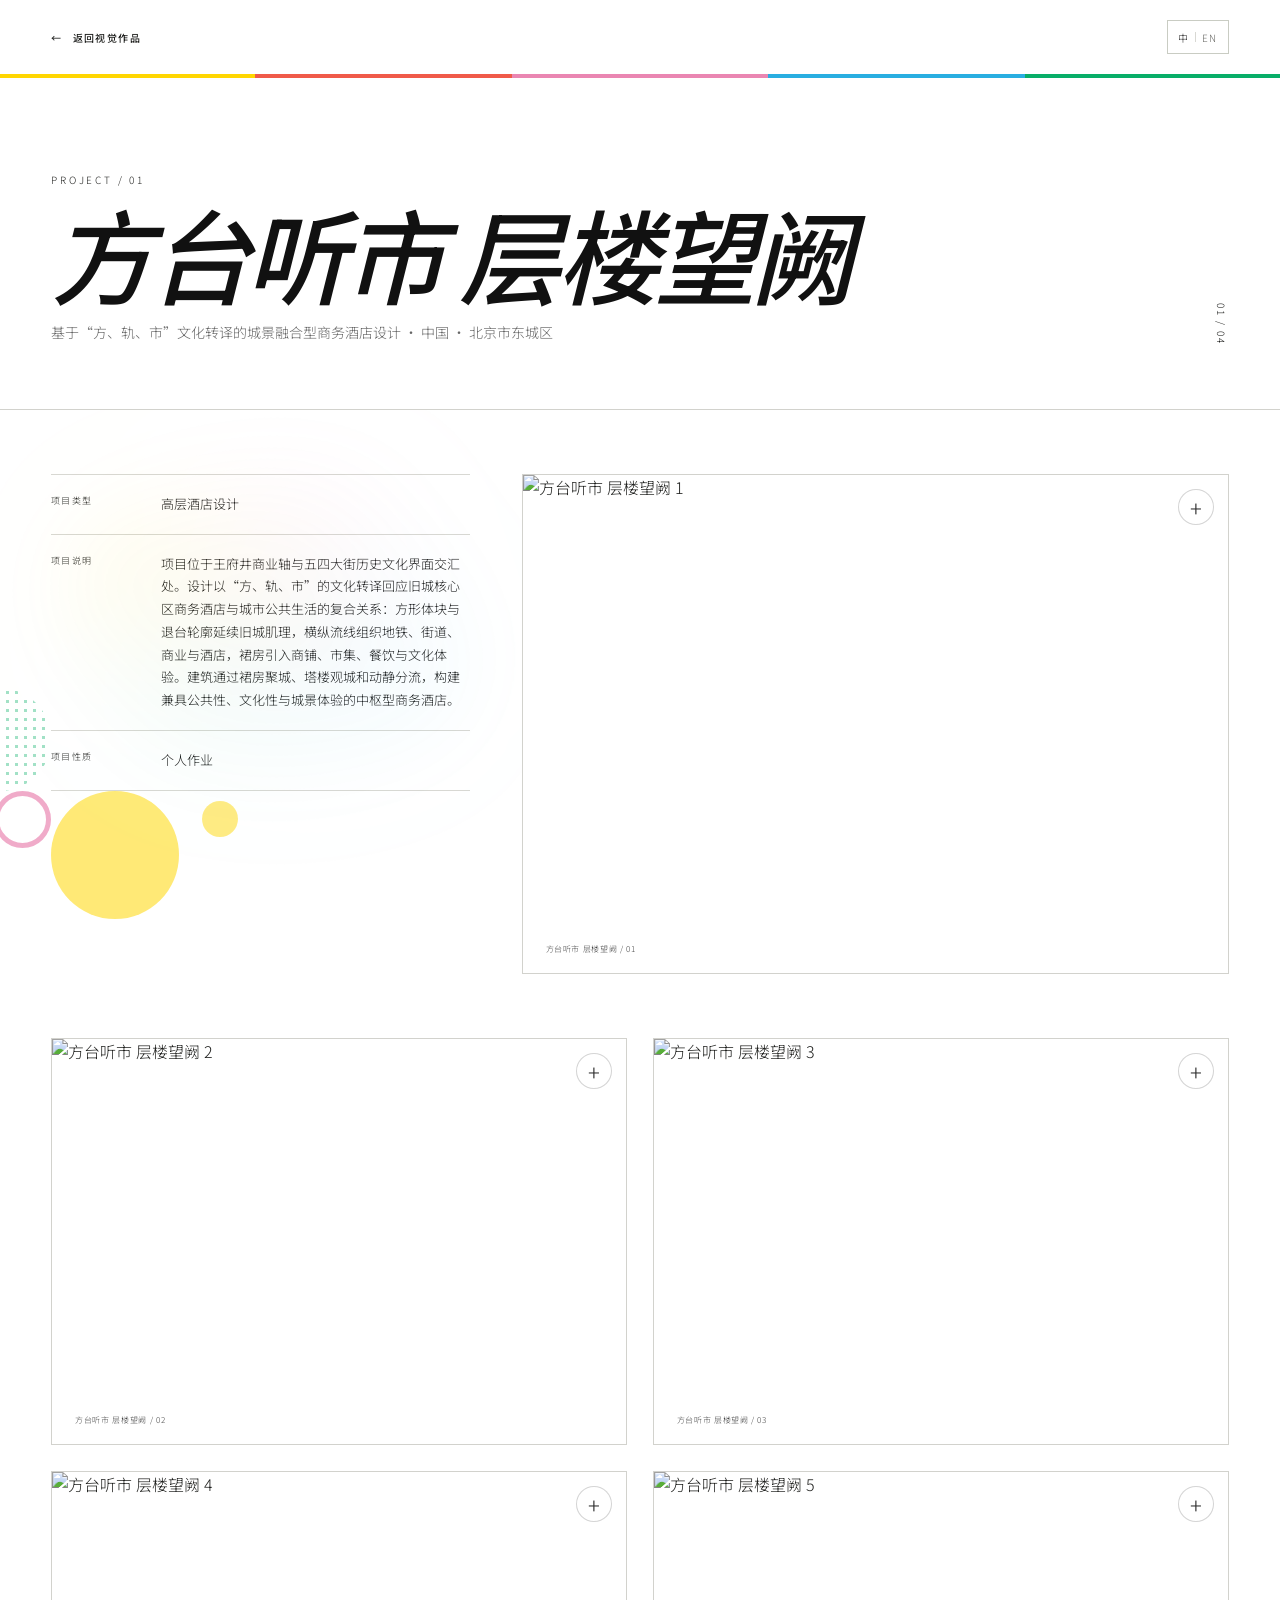
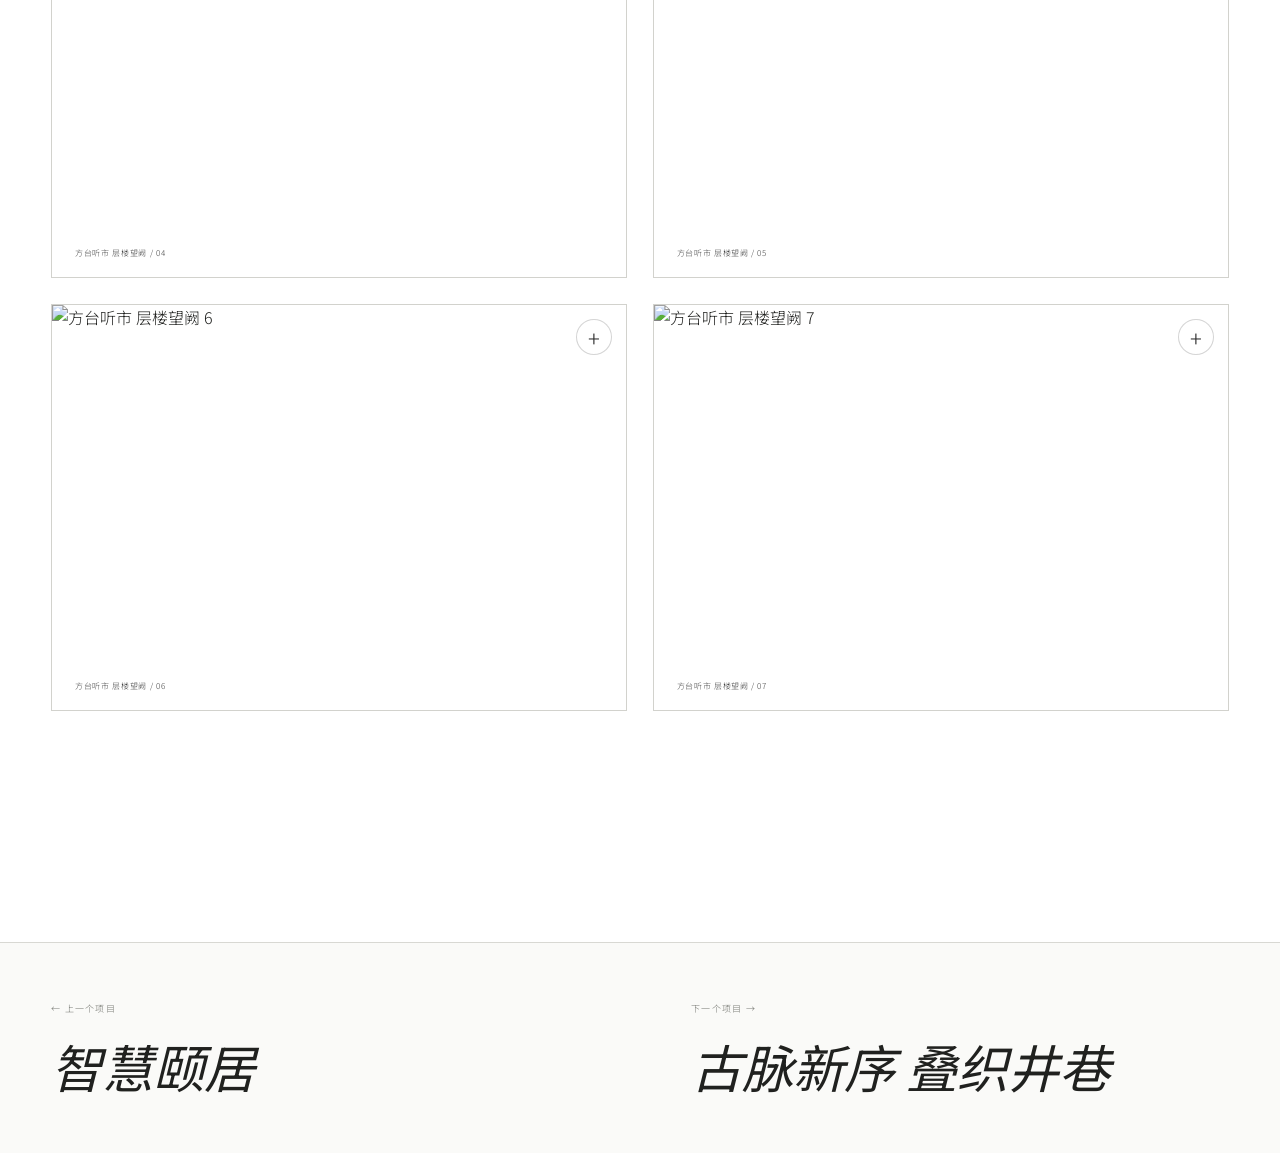
==== commit cd7eb697: "Update portfolio for internship applications" ====
--- a/project-01.html
+++ b/project-01.html
@@ -1 +1 @@
-<!doctype html><html lang="zh-CN"><head><meta charset="utf-8"><meta name="viewport" content="width=device-width, initial-scale=1"><title>Project 01 | Cynthia Zhong</title><link rel="preconnect" href="https://fonts.googleapis.com"><link rel="preconnect" href="https://fonts.gstatic.com" crossorigin><link href="https://fonts.googleapis.com/css2?family=Inter:wght@300;400;500;600&family=Instrument+Serif:ital@0;1&family=Noto+Sans+SC:wght@300;400;500&display=swap" rel="stylesheet"><link rel="stylesheet" href="styles.css?v=156"></head><body data-page="project" data-project="0"><main id="projectRoot"></main><script src="content.js?v=37"></script><script src="app.js?v=38"></script></body></html>
+<!doctype html><html lang="zh-CN"><head><meta charset="utf-8"><meta name="viewport" content="width=device-width, initial-scale=1"><title>Project 01 | Cynthia Zhong</title><link rel="preconnect" href="https://fonts.googleapis.com"><link rel="preconnect" href="https://fonts.gstatic.com" crossorigin><link href="https://fonts.googleapis.com/css2?family=Inter:wght@300;400;500;600&family=Instrument+Serif:ital@0;1&family=Noto+Sans+SC:wght@300;400;500&display=swap" rel="stylesheet"><link rel="stylesheet" href="styles.css?v=166"><link rel="stylesheet" href="career-project.css?v=2"></head><body data-page="project" data-project="0"><main id="projectRoot"></main><script src="content.js?v=62"></script><script src="app.js?v=41"></script></body></html>
--- a/styles.css
+++ b/styles.css
@@ -10899,6 +10899,26 @@
   padding-left: 20px !important;
 }
 
+body[data-page="home"] #about .skills-grid {
+  grid-template-columns: repeat(3, minmax(0, 1fr)) !important;
+  gap: clamp(24px, 3vw, 48px) !important;
+}
+
+body[data-page="home"] #about .skills-grid .skills-featured {
+  grid-column: auto !important;
+}
+
+body[data-page="home"] #about .skills-grid .skill-dot {
+  color: #111 !important;
+  font-weight: 900 !important;
+}
+
+@media (max-width: 760px) {
+  body[data-page="home"] #about .skills-grid {
+    grid-template-columns: 1fr !important;
+  }
+}
+
 /* FINAL MOBILE CONTACT TYPE SCALE: keep all contact rows visually consistent. */
 @media (max-width: 760px) {
   body[data-page="home"] .email-link .contact-label,
@@ -11283,3 +11303,74 @@
     letter-spacing: .055em !important;
   }
 }
+/* Centered editorial lockup for the homepage introduction. */
+body[data-page="home"] .hero > .hero-content .hero-copy {
+  display: flex !important;
+  flex-direction: column !important;
+  align-items: center !important;
+  width: min(100%, 680px) !important;
+  max-width: 680px !important;
+  margin: 14px auto 22px !important;
+  gap: 10px !important;
+  text-align: center !important;
+}
+
+body[data-page="home"] .hero-copy-kicker,
+body[data-page="home"] .hero-copy-statement {
+  display: block;
+  letter-spacing: 0;
+}
+
+body[data-page="home"] .hero-copy-kicker {
+  display: inline-flex;
+  align-items: center;
+  justify-content: center;
+  gap: 14px;
+  color: #666;
+  font-size: 11.5px;
+  font-weight: 400;
+  line-height: 1.4;
+}
+
+body[data-page="home"] .hero-copy-kicker::before,
+body[data-page="home"] .hero-copy-kicker::after {
+  content: "";
+  display: block;
+  width: 38px;
+  height: 1px;
+  background: rgba(17, 17, 17, .24);
+}
+
+body[data-page="home"] .hero-copy-statement {
+  color: #2f2f2f;
+  font-size: 14.5px;
+  font-weight: 400;
+  line-height: 1.6;
+  white-space: nowrap;
+}
+
+@media (max-width: 760px) {
+  body[data-page="home"] .hero > .hero-content .hero-copy {
+    width: min(100%, calc(100vw - 56px)) !important;
+    max-width: calc(100vw - 56px) !important;
+    margin: 20px auto 24px !important;
+    gap: 10px !important;
+  }
+
+  body[data-page="home"] .hero-copy-kicker {
+    gap: clamp(10px, 2.3vw, 14px);
+    font-size: clamp(11.5px, 2.5vw, 14px);
+  }
+
+  body[data-page="home"] .hero-copy-kicker::before,
+  body[data-page="home"] .hero-copy-kicker::after {
+    width: clamp(32px, 7vw, 44px);
+  }
+
+  body[data-page="home"] .hero-copy-statement {
+    max-width: 360px;
+    font-size: clamp(13.5px, 2.8vw, 16px);
+    line-height: 1.6;
+    white-space: normal;
+  }
+}
--- a/career-project.css
+++ b/career-project.css
@@ -0,0 +1,3 @@
+body[data-page="project"]{--bg:#ffffff;--text:#20211f;--muted:#686a64;--line:#d5d6ce;background:#ffffff!important;color:#20211f!important;font-family:'DM Sans','Noto Sans SC',sans-serif!important}body[data-page="project"] .project-page{background:#ffffff!important}body[data-page="project"] .project-topbar{background:rgba(255,255,255,.96)!important;border-bottom:1px solid #d5d6ce!important}body[data-page="project"] .back-link{color:#20211f!important;font-weight:500!important}body[data-page="project"] .project-hero{background:#ffffff!important}body[data-page="project"] .project-hero h1{font-family:'DM Sans','Noto Sans SC',sans-serif!important;font-weight:500!important;letter-spacing:-.045em!important}body[data-page="project"] .project-hero .eyebrow,body[data-page="project"] .project-count{color:#20211f!important}body[data-page="project"] .project-summary{background:#ffffff!important}body[data-page="project"] .brief-row>span{color:#20211f!important}body[data-page="project"] .project-next{background:#fafaf8!important}body[data-page="project"] .project-next strong{font-family:'DM Sans','Noto Sans SC',sans-serif!important}body[data-page="project"] .lang-toggle{border:1px solid #c9ccc3!important}body[data-page="project"] .lightbox{background:#ffffff!important}body[data-page="project"] .lightbox-close{color:#20211f!important}body[data-page="project"] .guide-bear{display:none!important}
+
+body[data-page="project"] .project-topbar{border-bottom:4px solid transparent!important;border-image:linear-gradient(90deg,#FFD600 0 20%,#F05A49 20% 40%,#EA86B2 40% 60%,#29AEE1 60% 80%,#08AE68 80% 100%) 1!important}
